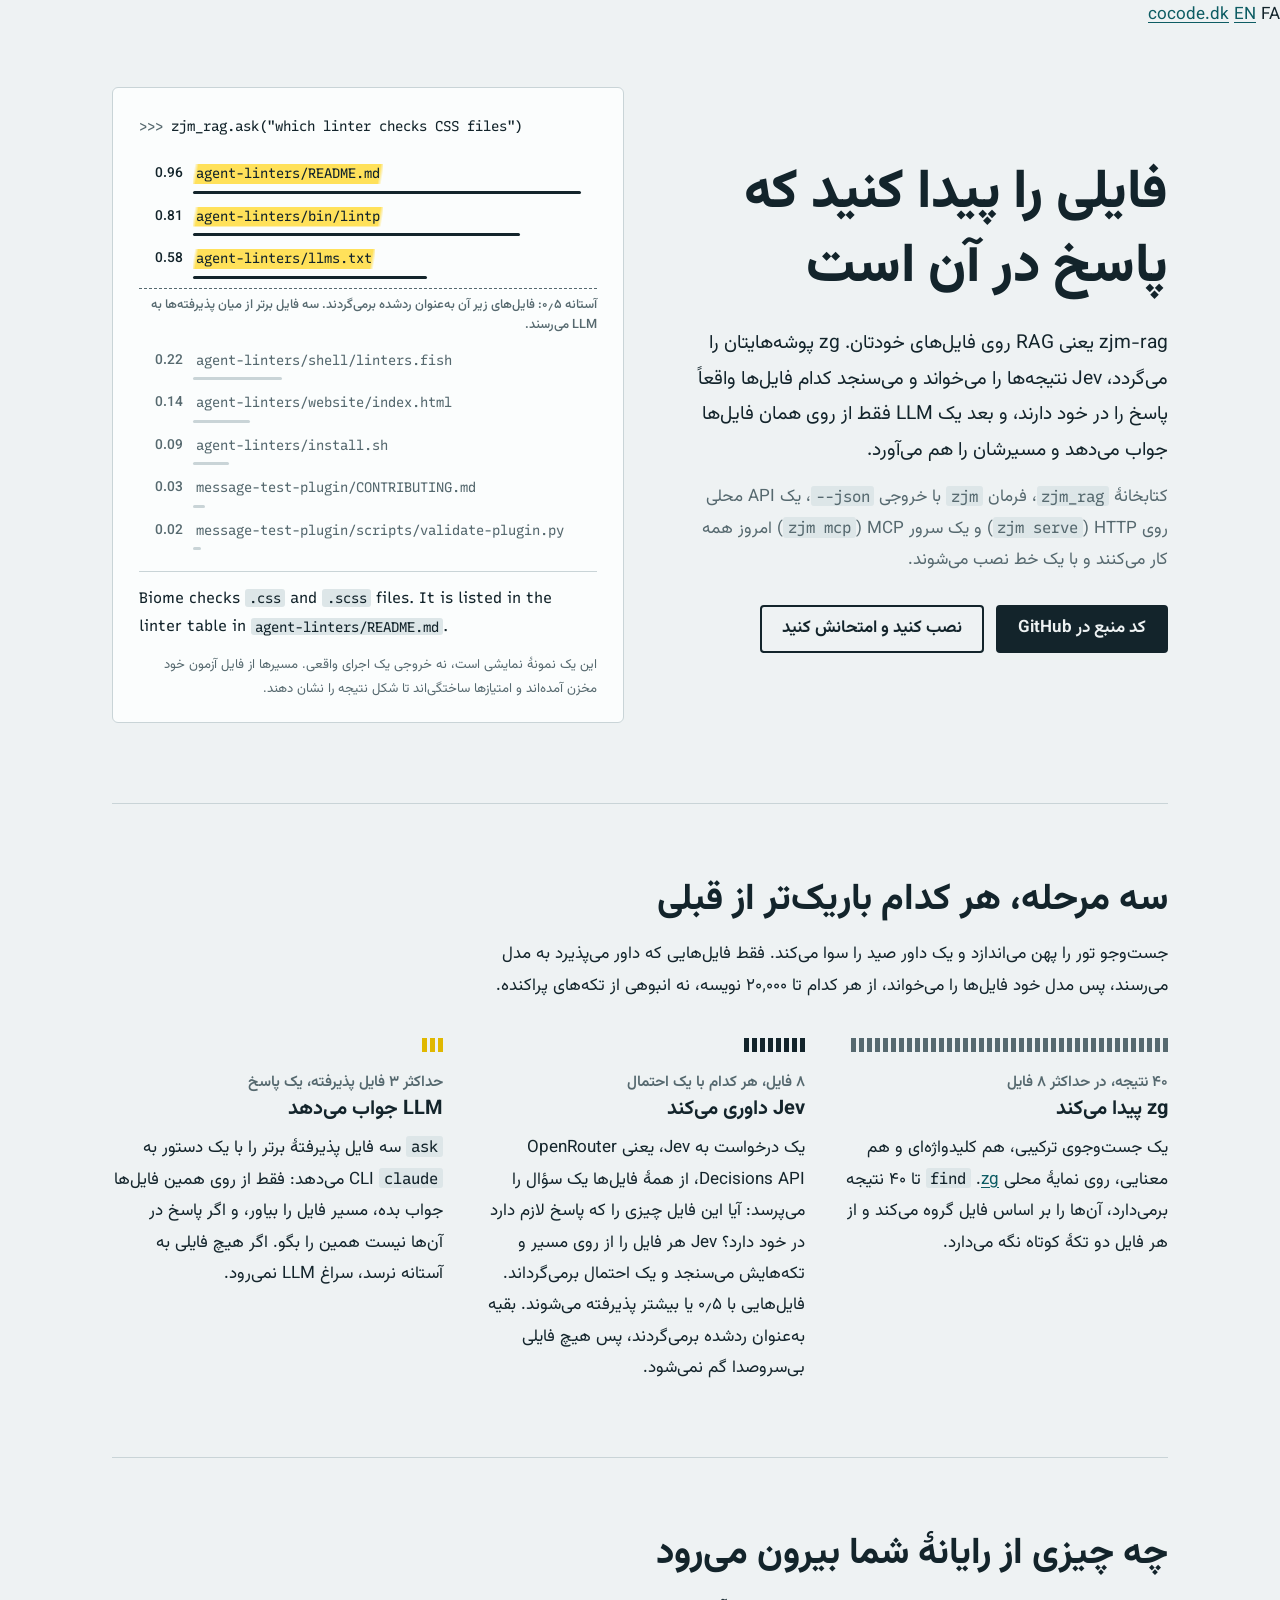
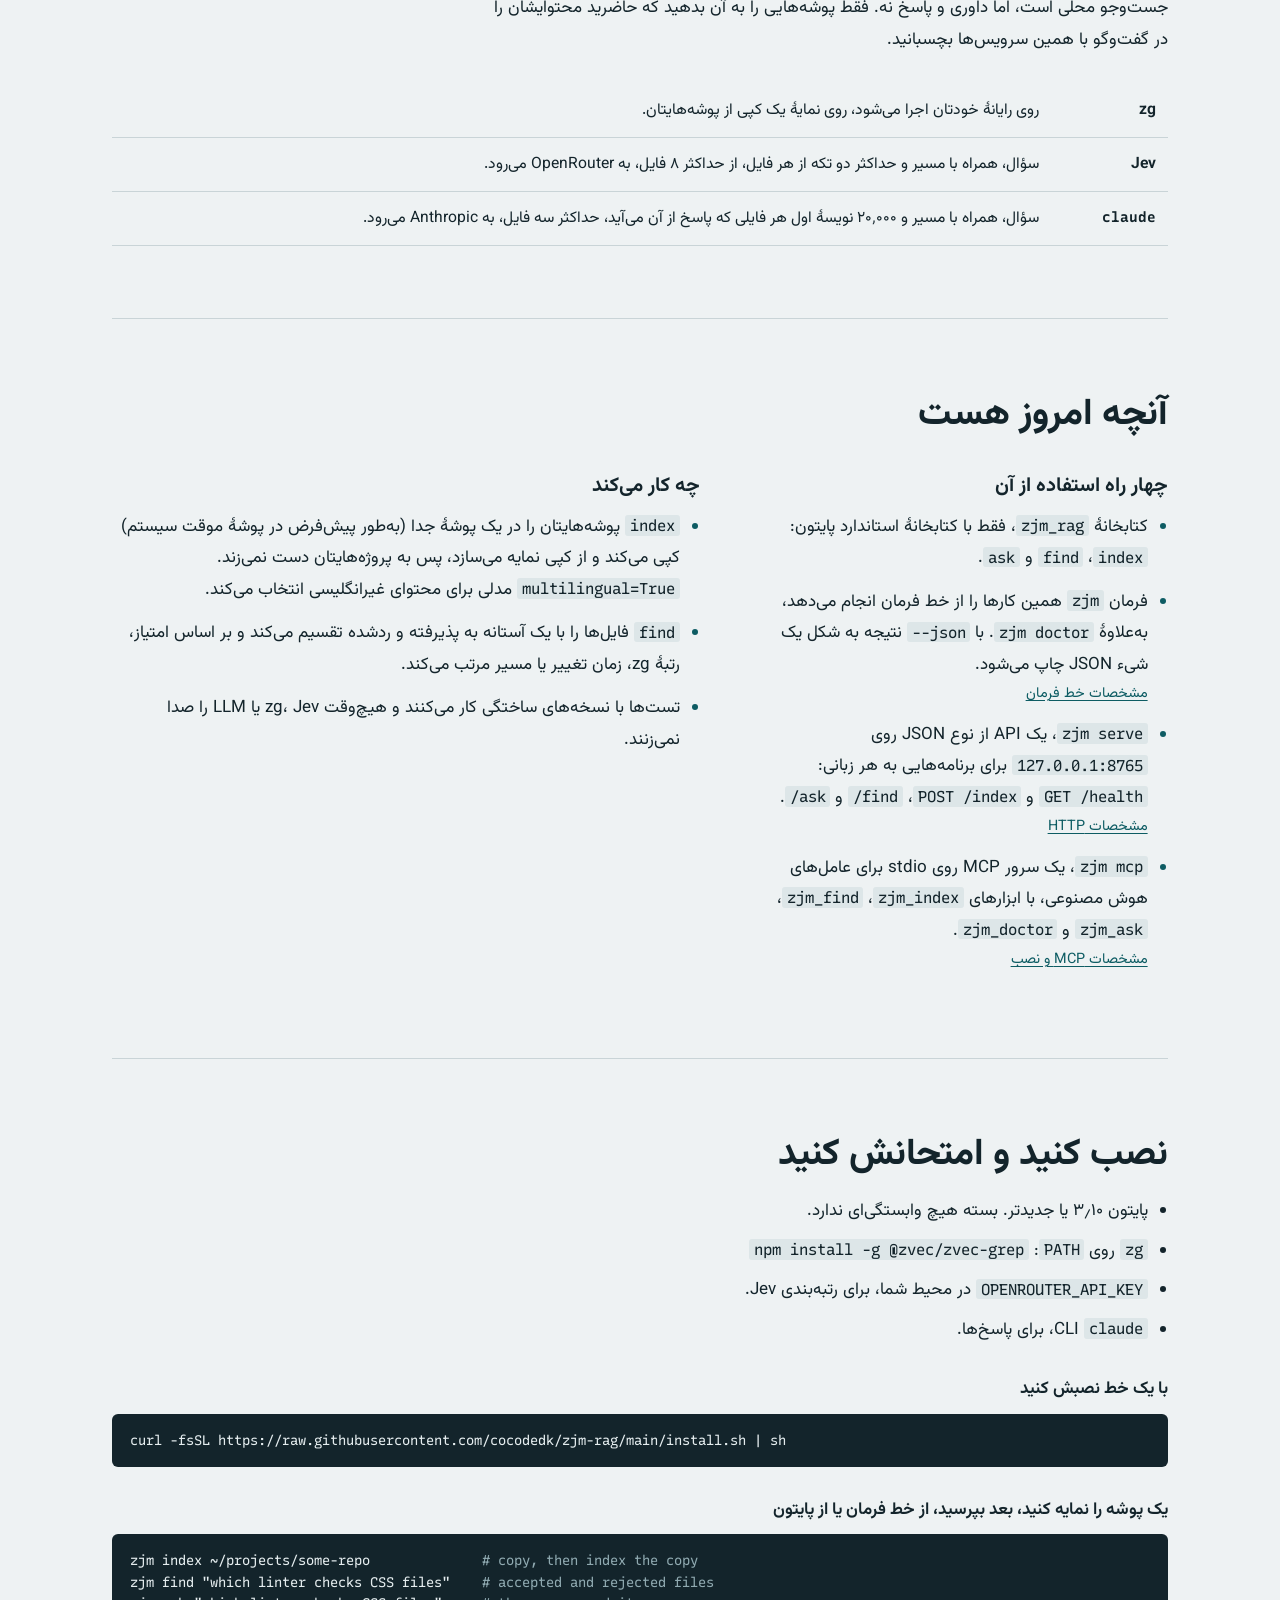
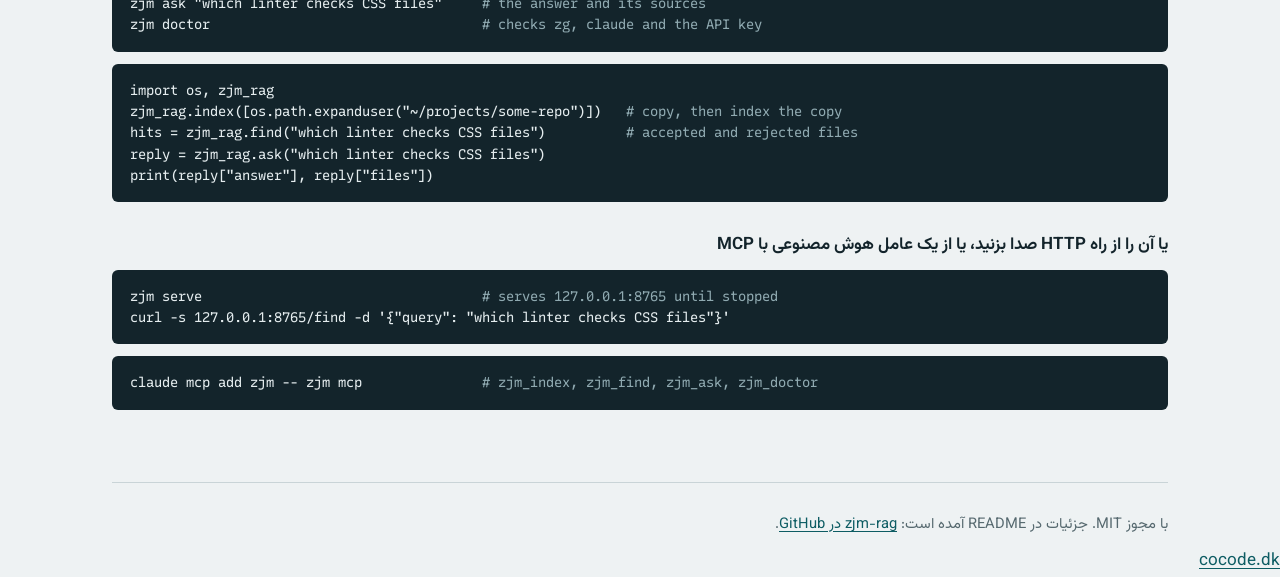
==== website/fa/index.html @ 2c2e0838 "fix(site): mark the HTTP API, MCP server and installer as available The site still listed zjm serve," ====
<!DOCTYPE html>
<html lang="fa" dir="rtl">
<head>
<meta charset="utf-8">
<meta name="viewport" content="width=device-width, initial-scale=1">
<!-- SEO keywords:
     primary:   RAG روی فایل‌های محلی
     secondary: پیدا کردن فایلی که پاسخ در آن است، پاسخ LLM با ذکر مسیر فایل، zvec-grep
     intent:    informational (what it is, how it works), navigational (the repo)
-->
<title>zjm-rag: ابزار RAG روی فایل‌های محلی، با ذکر مسیر منبع</title>
<meta name="description" content="zjm-rag ابزاری متن‌باز برای RAG روی فایل‌های محلی است: zg فایل‌ها را پیدا می‌کند، Jev می‌سنجد کدام پاسخ را دارند و LLM فقط از همان‌ها با ذکر مسیر جواب می‌دهد.">
<meta name="robots" content="index, follow">
<link rel="canonical" href="https://rag.cocode.dk/fa/">
<link rel="alternate" hreflang="en" href="https://rag.cocode.dk/">
<link rel="alternate" hreflang="fa" href="https://rag.cocode.dk/fa/">
<link rel="alternate" hreflang="x-default" href="https://rag.cocode.dk/">

<meta property="og:type" content="website">
<meta property="og:site_name" content="zjm-rag">
<meta property="og:title" content="zjm-rag: فایلی را پیدا کنید که پاسخ در آن است">
<meta property="og:description" content="zg پوشه‌هایتان را می‌گردد، Jev می‌سنجد کدام فایل‌ها واقعاً پاسخ را دارند و یک LLM فقط از روی همان فایل‌ها با ذکر مسیرشان جواب می‌دهد. متن‌باز، در مرحلهٔ اولیه.">
<meta property="og:url" content="https://rag.cocode.dk/fa/">
<meta property="og:image" content="https://rag.cocode.dk/og.png">
<meta property="og:image:width" content="1200">
<meta property="og:image:height" content="630">
<meta property="og:image:alt" content="عنوان Find the file that holds the answer کنار فهرستی از هشت مسیر فایل با امتیازشان؛ سه فایل بالا با ماژیک زرد علامت خورده‌اند.">
<meta property="og:locale" content="fa_IR">
<meta property="og:locale:alternate" content="en_US">
<meta name="twitter:card" content="summary_large_image">
<meta name="twitter:title" content="zjm-rag: فایلی را پیدا کنید که پاسخ در آن است">
<meta name="twitter:description" content="zg پوشه‌هایتان را می‌گردد، Jev می‌سنجد کدام فایل‌ها پاسخ را دارند و یک LLM فقط از روی همان فایل‌ها با ذکر مسیرشان جواب می‌دهد.">
<meta name="twitter:image" content="https://rag.cocode.dk/og.png">
<meta name="twitter:image:alt" content="هشت مسیر فایل با امتیازشان؛ سه فایل بالا با ماژیک زرد علامت خورده‌اند.">

<link rel="icon" type="image/svg+xml" href="../favicon.svg">
<link rel="preconnect" href="https://fonts.googleapis.com">
<link rel="preconnect" href="https://fonts.gstatic.com" crossorigin>
<link href="https://fonts.googleapis.com/css2?family=Recursive:wght,CASL,MONO@300..800,0..1,0..1&family=Vazirmatn:wght@400;500;700;800&display=swap" rel="stylesheet">
<link rel="stylesheet" href="../styles.css">
<link rel="stylesheet" href="https://brand.cocode.dk/v1.css">
<script type="module" src="https://brand.cocode.dk/v1.js"></script>
<script type="module" src="../webmcp.js"></script>
<script type="application/ld+json">
{
  "@context": "https://schema.org",
  "@type": "SoftwareApplication",
  "name": "zjm-rag",
  "description": "ابزاری کوچک و متن‌باز برای RAG روی پوشه‌های محلی. zg (zvec-grep) فایل‌های نامزد را پیدا می‌کند، Jev می‌سنجد کدام‌یک پاسخ را در خود دارند و یک LLM فقط از روی همان فایل‌ها با ذکر مسیرشان جواب می‌دهد. کتابخانهٔ پایتون، فرمان zjm، یک API محلی از نوع JSON روی HTTP و یک سرور MCP دارد و با یک خط نصب می‌شود.",
  "url": "https://rag.cocode.dk/fa/",
  "downloadUrl": "https://github.com/cocodedk/zjm-rag",
  "applicationCategory": "DeveloperApplication",
  "operatingSystem": "Linux, macOS",
  "programmingLanguage": "Python",
  "inLanguage": "fa",
  "offers": { "@type": "Offer", "price": "0", "priceCurrency": "USD" },
  "author": {
    "@type": "Person",
    "name": "Babak Bandpey",
    "url": "https://cocode.dk",
    "sameAs": ["https://linkedin.com/in/babakbandpey", "https://github.com/cocodedk"]
  },
  "codeRepository": "https://github.com/cocodedk/zjm-rag",
  "license": "https://opensource.org/licenses/MIT"
}
</script>
</head>
<body>

<!-- The cocode.dk family frame. Without JavaScript its children show instead. -->
<cocode-head project="zjm-rag" accent="#0d5c63" on-accent="#ffffff">
  <a href="https://cocode.dk">cocode.dk</a>
  <a href="../" hreflang="en">EN</a>
  <span class="on">FA</span>
</cocode-head>

<main class="wrap">

<div class="hero">
  <header>
    <h1>فایلی را پیدا کنید که پاسخ در آن است</h1>
    <p class="lede">zjm-rag یعنی RAG روی فایل‌های خودتان. zg پوشه‌هایتان را می‌گردد، Jev نتیجه‌ها را می‌خواند و می‌سنجد کدام فایل‌ها واقعاً پاسخ را در خود دارند، و بعد یک LLM فقط از روی همان فایل‌ها جواب می‌دهد و مسیرشان را هم می‌آورد.</p>
    <p class="hero-note">کتابخانهٔ <code>zjm_rag</code>، فرمان <code>zjm</code> با خروجی <code>--json</code>، یک API محلی روی HTTP (<code>zjm serve</code>) و یک سرور MCP (<code>zjm mcp</code>) امروز همه کار می‌کنند و با یک خط نصب می‌شوند.</p>
    <div class="actions">
      <a class="btn btn-primary" href="https://github.com/cocodedk/zjm-rag">کد منبع در GitHub</a>
      <a class="btn" href="#run">نصب کنید و امتحانش کنید</a>
    </div>
  </header>

  <figure class="run" dir="ltr">
    <pre class="ask"><span>&gt;&gt;&gt;</span> zjm_rag.ask("which linter checks CSS files")</pre>
    <ol class="ranked">
      <li class="sent" style="--p:.96;--i:0"><b>0.96</b><code>agent-linters/README.md</code></li>
      <li class="sent" style="--p:.81;--i:1"><b>0.81</b><code>agent-linters/bin/lintp</code></li>
      <li class="sent" style="--p:.58;--i:2"><b>0.58</b><code>agent-linters/llms.txt</code></li>
      <li class="cut-note" dir="rtl">آستانه ۰٫۵: فایل‌های زیر آن به‌عنوان ردشده برمی‌گردند. سه فایل برتر از میان پذیرفته‌ها به LLM می‌رسند.</li>
      <li style="--p:.22"><b>0.22</b><code>agent-linters/shell/linters.fish</code></li>
      <li style="--p:.14"><b>0.14</b><code>agent-linters/website/index.html</code></li>
      <li style="--p:.09"><b>0.09</b><code>agent-linters/install.sh</code></li>
      <li style="--p:.03"><b>0.03</b><code>message-test-plugin/CONTRIBUTING.md</code></li>
      <li style="--p:.02"><b>0.02</b><code>message-test-plugin/scripts/validate-plugin.py</code></li>
    </ol>
    <p class="answer">Biome checks <code>.css</code> and <code>.scss</code> files. It is listed in the linter table in <code>agent-linters/README.md</code>.</p>
    <figcaption dir="rtl">این یک نمونهٔ نمایشی است، نه خروجی یک اجرای واقعی. مسیرها از فایل آزمون خود مخزن آمده‌اند و امتیازها ساختگی‌اند تا شکل نتیجه را نشان دهند.</figcaption>
  </figure>
</div>

<section aria-labelledby="how">
  <h2 id="how">سه مرحله، هر کدام باریک‌تر از قبلی</h2>
  <p class="intro">جست‌وجو تور را پهن می‌اندازد و یک داور صید را سوا می‌کند. فقط فایل‌هایی که داور می‌پذیرد به مدل می‌رسند، پس مدل خود فایل‌ها را می‌خواند، از هر کدام تا ۲۰٬۰۰۰ نویسه، نه انبوهی از تکه‌های پراکنده.</p>
  <div class="steps">
    <div>
      <div class="ticks" style="--n:40"></div>
      <p class="count">۴۰ نتیجه، در حداکثر ۸ فایل</p>
      <h3>zg پیدا می‌کند</h3>
      <p>یک جست‌وجوی ترکیبی، هم کلیدواژه‌ای و هم معنایی، روی نمایهٔ محلی <a href="https://www.npmjs.com/package/@zvec/zvec-grep">zg</a>. <code>find</code> تا ۴۰ نتیجه برمی‌دارد، آن‌ها را بر اساس فایل گروه می‌کند و از هر فایل دو تکهٔ کوتاه نگه می‌دارد.</p>
    </div>
    <div>
      <div class="ticks" style="--n:8;--c:var(--ink)"></div>
      <p class="count">۸ فایل، هر کدام با یک احتمال</p>
      <h3>Jev داوری می‌کند</h3>
      <p>یک درخواست به Jev، یعنی OpenRouter Decisions API، از همهٔ فایل‌ها یک سؤال را می‌پرسد: آیا این فایل چیزی را که پاسخ لازم دارد در خود دارد؟ Jev هر فایل را از روی مسیر و تکه‌هایش می‌سنجد و یک احتمال برمی‌گرداند. فایل‌هایی با ۰٫۵ یا بیشتر پذیرفته می‌شوند. بقیه به‌عنوان ردشده برمی‌گردند، پس هیچ فایلی بی‌سروصدا گم نمی‌شود.</p>
    </div>
    <div>
      <div class="ticks" style="--n:3;--c:#e0b800"></div>
      <p class="count">حداکثر ۳ فایل پذیرفته، یک پاسخ</p>
      <h3>LLM جواب می‌دهد</h3>
      <p><code>ask</code> سه فایل پذیرفتهٔ برتر را با یک دستور به <code>claude</code> CLI می‌دهد: فقط از روی همین فایل‌ها جواب بده، مسیر فایل را بیاور، و اگر پاسخ در آن‌ها نیست همین را بگو. اگر هیچ فایلی به آستانه نرسد، سراغ LLM نمی‌رود.</p>
    </div>
  </div>
</section>

<section aria-labelledby="leaves">
  <h2 id="leaves">چه چیزی از رایانهٔ شما بیرون می‌رود</h2>
  <p class="intro">جست‌وجو محلی است، اما داوری و پاسخ نه. فقط پوشه‌هایی را به آن بدهید که حاضرید محتوایشان را در گفت‌وگو با همین سرویس‌ها بچسبانید.</p>
  <table class="flow">
    <tr><th scope="row">zg</th><td>روی رایانهٔ خودتان اجرا می‌شود، روی نمایهٔ یک کپی از پوشه‌هایتان.</td></tr>
    <tr><th scope="row">Jev</th><td>سؤال، همراه با مسیر و حداکثر دو تکه از هر فایل، از حداکثر ۸ فایل، به OpenRouter می‌رود.</td></tr>
    <tr><th scope="row"><code>claude</code></th><td>سؤال، همراه با مسیر و ۲۰٬۰۰۰ نویسهٔ اول هر فایلی که پاسخ از آن می‌آید، حداکثر سه فایل، به Anthropic می‌رود.</td></tr>
  </table>
</section>

<section aria-labelledby="status">
  <h2 id="status">آنچه امروز هست</h2>
  <div class="status">
    <div>
      <h3>چهار راه استفاده از آن</h3>
      <ul data-state="available">
        <li data-interface="library">کتابخانهٔ <code>zjm_rag</code>، فقط با کتابخانهٔ استاندارد پایتون: <code>index</code>، <code>find</code> و <code>ask</code>.</li>
        <li data-interface="cli">فرمان <code>zjm</code> همین کارها را از خط فرمان انجام می‌دهد، به‌علاوهٔ <code>zjm doctor</code>. با <code>--json</code> نتیجه به شکل یک شیء JSON چاپ می‌شود. <a class="spec" href="https://github.com/cocodedk/zjm-rag/blob/main/docs/lean/02-cli.md">مشخصات خط فرمان</a></li>
        <li data-interface="http"><code>zjm serve</code>، یک API از نوع JSON روی <code>127.0.0.1:8765</code> برای برنامه‌هایی به هر زبانی: <code>GET /health</code> و <code>POST /index</code>، <code>/find</code> و <code>/ask</code>. <a class="spec" href="https://github.com/cocodedk/zjm-rag/blob/main/docs/lean/03-http.md">مشخصات HTTP</a></li>
        <li data-interface="mcp"><code>zjm mcp</code>، یک سرور MCP روی stdio برای عامل‌های هوش مصنوعی، با ابزارهای <code>zjm_index</code>، <code>zjm_find</code>، <code>zjm_ask</code> و <code>zjm_doctor</code>. <a class="spec" href="https://github.com/cocodedk/zjm-rag/blob/main/docs/lean/04-mcp-install.md">مشخصات MCP و نصب</a></li>
      </ul>
    </div>
    <div>
      <h3>چه کار می‌کند</h3>
      <ul data-state="available">
        <li><code>index</code> پوشه‌هایتان را در یک پوشهٔ جدا (به‌طور پیش‌فرض در پوشهٔ موقت سیستم) کپی می‌کند و از کپی نمایه می‌سازد، پس به پروژه‌هایتان دست نمی‌زند. <code>multilingual=True</code> مدلی برای محتوای غیرانگلیسی انتخاب می‌کند.</li>
        <li><code>find</code> فایل‌ها را با یک آستانه به پذیرفته و ردشده تقسیم می‌کند و بر اساس امتیاز، رتبهٔ zg، زمان تغییر یا مسیر مرتب می‌کند.</li>
        <li>تست‌ها با نسخه‌های ساختگی کار می‌کنند و هیچ‌وقت zg، Jev یا LLM را صدا نمی‌زنند.</li>
      </ul>
    </div>
  </div>
</section>

<section id="run" aria-labelledby="try">
  <h2 id="try">نصب کنید و امتحانش کنید</h2>
  <ul class="req" data-requirements>
    <li>پایتون ۳٫۱۰ یا جدیدتر. بسته هیچ وابستگی‌ای ندارد.</li>
    <li><code>zg</code> روی <code>PATH</code>: <code>npm install -g @zvec/zvec-grep</code></li>
    <li><code>OPENROUTER_API_KEY</code> در محیط شما، برای رتبه‌بندی Jev.</li>
    <li><code>claude</code> CLI، برای پاسخ‌ها.</li>
  </ul>
  <p class="cmd-label">با یک خط نصبش کنید</p>
<pre class="cmd" data-install data-state="available">curl -fsSL https://raw.githubusercontent.com/cocodedk/zjm-rag/main/install.sh | sh</pre>
  <p class="cmd-label">یک پوشه را نمایه کنید، بعد بپرسید، از خط فرمان یا از پایتون</p>
<pre class="cmd" data-example="cli">zjm index ~/projects/some-repo              <span># copy, then index the copy</span>
zjm find "which linter checks CSS files"    <span># accepted and rejected files</span>
zjm ask "which linter checks CSS files"     <span># the answer and its sources</span>
zjm doctor                                  <span># checks zg, claude and the API key</span></pre>
<pre class="cmd" data-example="library">import os, zjm_rag
zjm_rag.index([os.path.expanduser("~/projects/some-repo")])   <span># copy, then index the copy</span>
hits = zjm_rag.find("which linter checks CSS files")          <span># accepted and rejected files</span>
reply = zjm_rag.ask("which linter checks CSS files")
print(reply["answer"], reply["files"])</pre>
  <p class="cmd-label">یا آن را از راه HTTP صدا بزنید، یا از یک عامل هوش مصنوعی با MCP</p>
<pre class="cmd" data-example="http">zjm serve                                   <span># serves 127.0.0.1:8765 until stopped</span>
curl -s 127.0.0.1:8765/find -d '{"query": "which linter checks CSS files"}'</pre>
<pre class="cmd" data-example="mcp">claude mcp add zjm -- zjm mcp               <span># zjm_index, zjm_find, zjm_ask, zjm_doctor</span></pre>
</section>

<footer class="site-foot">
  <p>با مجوز MIT. جزئیات در README آمده است: <a href="https://github.com/cocodedk/zjm-rag#readme">zjm-rag در GitHub</a>.</p>
</footer>

</main>

<cocode-foot repo="cocodedk/zjm-rag">
  <a href="https://cocode.dk">cocode.dk</a>
</cocode-foot>
</body>
</html>
---- website/styles.css ----
/* zjm-rag site. One idea: a highlighter over the files that hold the answer.
   Recursive carries everything; its MONO axis sets paths and commands, its CASL axis
   loosens the headlines. The Persian page swaps the text face for Vazirmatn (rtl.css). */
:root {
  --paper: #eef2f3;
  --sheet: #fbfdfd;
  --ink: #13242b;
  --muted: #56696f;
  --rule: #c9d4d7;
  --petrol: #0d5c63;
  --mark: #ffe15a;
  --text: "Recursive", system-ui, sans-serif;
  --wrap: 1120px;
  --gutter: 20px;
  color-scheme: light;
}
*, *::before, *::after { box-sizing: border-box; }
html { -webkit-text-size-adjust: 100%; }
body {
  margin: 0; background: var(--paper); color: var(--ink);
  font: 400 1.0625rem/1.6 var(--text); font-variation-settings: "CASL" 0, "MONO" 0;
}
a { color: var(--petrol); text-underline-offset: .18em; }
a:hover { color: var(--ink); }
:focus-visible { outline: 3px solid var(--petrol); outline-offset: 3px; border-radius: 2px; }
code, pre, .mono { font-family: "Recursive", ui-monospace, monospace; font-variation-settings: "MONO" 1, "CASL" 0; }
code { font-size: .92em; }
p code, li code, td code { background: #dde6e8; padding: .05em .3em; border-radius: 3px; white-space: nowrap; }

.wrap { width: 100%; max-width: var(--wrap); margin: 0 auto; padding-inline: var(--gutter); }
/* The cocode.dk frame lines up with this column; keep the gutters in step. */
cocode-head, cocode-foot { --cocode-max: var(--wrap); --cocode-gutter: var(--gutter); }

h1, h2, h3 { line-height: 1.08; margin: 0; font-variation-settings: "CASL" 1, "MONO" 0; }
h1 { font-size: clamp(2.5rem, 9vw, 4.6rem); font-weight: 800; letter-spacing: -.03em; max-width: 11ch; }
h2 { font-size: clamp(1.6rem, 4.5vw, 2.3rem); font-weight: 750; letter-spacing: -.02em; max-width: 22ch; }
h3 { font-size: 1.25rem; font-weight: 700; }

/* ---------- hero ---------- */
.hero { display: grid; gap: 40px; padding: 40px 0 64px; }
.lede { font-size: 1.2rem; max-width: 34em; margin: 22px 0 0; }
.hero-note { color: var(--muted); max-width: 34em; margin: 14px 0 0; }
.actions { display: flex; flex-wrap: wrap; gap: 12px; margin-top: 28px; }
.btn {
  display: inline-flex; align-items: center; min-height: 48px; padding: 0 20px;
  border: 2px solid var(--ink); border-radius: 4px; font-weight: 650;
  text-decoration: none; color: var(--ink);
}
.btn-primary { background: var(--ink); color: var(--paper); }
.btn:hover { background: var(--mark); color: var(--ink); }

/* The run panel: what rag.py prints, with the files it sends on marked. */
.run { margin: 0; background: var(--sheet); border: 1px solid var(--rule); border-radius: 6px; padding: 20px 18px 16px; }
.ask { margin: 0 0 16px; font-size: .88rem; white-space: pre-wrap; word-break: break-word; }
.ask span { color: var(--muted); }
.ranked { list-style: none; margin: 0; padding: 0; font-size: .8rem; }
.ranked li { display: grid; grid-template-columns: 3.2em 1fr; gap: 0 10px; padding: 5px 0; }
.ranked b { font-weight: 500; text-align: end; }
.ranked code { font-size: 1em; overflow-wrap: break-word; justify-self: start; padding: 0 3px; background: none; white-space: normal; }
.ranked li::after {
  content: ""; grid-column: 2; height: 3px; margin-top: 4px; border-radius: 2px;
  width: calc(var(--p) * 100%); background: var(--rule);
}
.ranked .sent::after { background: var(--ink); }
.ranked li:not(.sent) { color: var(--muted); }
.ranked .sent code {
  background: linear-gradient(100deg, transparent 1%, var(--mark) 3% 97%, transparent 99%) no-repeat 0 55% / 100% 78%;
  animation: stroke .5s ease-out both; animation-delay: calc(var(--i) * .22s + .35s);
}
@keyframes stroke { from { background-size: 0 78%; } }
/* The line rag.py draws implicitly: everything below it stays out of the LLM's prompt. */
.ranked .cut-note {
  display: block; margin: 4px 0 6px; padding: 6px 0 2px; padding-inline-start: calc(3.2em + 10px);
  border-top: 1px dashed var(--muted); font: 500 .8rem var(--text); color: var(--muted);
}
.ranked .cut-note::after { content: none; }
.answer { margin: 16px 0 0; padding-top: 12px; border-top: 1px solid var(--rule); font-size: .95rem; }
.run figcaption { margin-top: 14px; font-size: .82rem; color: var(--muted); }

/* ---------- sections ---------- */
section { padding: 56px 0; border-top: 1px solid var(--rule); }
.intro { max-width: 40em; margin: 14px 0 0; }
.steps { display: grid; gap: 36px; margin-top: 36px; }
.steps p { margin: 10px 0 0; max-width: 32em; }
/* One tick per hit or file still in play: 40, then 8, then 3. */
.ticks {
  height: 14px; margin-bottom: 16px; width: calc(var(--n) * 8px - 3px); max-width: 100%;
  background: repeating-linear-gradient(90deg, var(--c, var(--muted)) 0 5px, transparent 5px 8px);
}
.count { font-weight: 600; color: var(--muted); margin: 0 0 6px; font-size: .95rem; }

.flow { width: 100%; border-collapse: collapse; margin-top: 28px; font-size: .98rem; }
.flow th, .flow td { text-align: start; vertical-align: top; padding: 12px 12px 12px 0; border-bottom: 1px solid var(--rule); }
.flow th { font-weight: 650; white-space: nowrap; padding-inline-end: 20px; }

.status { display: grid; gap: 32px; margin-top: 32px; }
.status ul { margin: 12px 0 0; padding-inline-start: 1.2em; }
.status li { margin: 0 0 12px; }
.status li::marker { color: var(--petrol); }
.spec { display: block; font-size: .9rem; }

.req { margin: 16px 0 0; padding-inline-start: 1.2em; max-width: 44em; }
.req li { margin-bottom: 8px; }
.cmd-label { font-weight: 650; margin: 28px 0 8px; }
pre.cmd {
  margin: 0; padding: 16px 18px; background: var(--ink); color: #e4ecee; border-radius: 6px;
  font-size: .86rem; line-height: 1.55; overflow-x: auto;
}
pre.cmd span { color: #8fa9b0; }
pre.cmd + pre.cmd { margin-top: 12px; }

.site-foot { padding: 28px 0 8px; color: var(--muted); font-size: .92rem; border-top: 1px solid var(--rule); }
.site-foot p { margin: 0; }

/* ---------- Persian (right to left) ---------- */
[dir="rtl"] body, [dir="rtl"] .btn, [dir="rtl"] .cut-note { font-family: "Vazirmatn", var(--text); }
[dir="rtl"] h1, [dir="rtl"] h2, [dir="rtl"] h3 { font-family: "Vazirmatn", var(--text); letter-spacing: 0; line-height: 1.35; }
[dir="rtl"] h1 { max-width: 12em; font-size: clamp(2.2rem, 7.5vw, 3.4rem); }
[dir="rtl"] h2 { max-width: 20em; }
[dir="rtl"] body { line-height: 1.85; }
/* Latin commands, flags and paths keep their own order inside Persian sentences. */
[dir="rtl"] code { direction: ltr; unicode-bidi: isolate; }
[dir="rtl"] pre.cmd { direction: ltr; text-align: left; }
.run [dir="rtl"].cut-note { padding-inline-start: 0; text-align: right; }
.run figcaption[dir="rtl"] { font-family: "Vazirmatn", var(--text); line-height: 1.8; }
[dir="rtl"] .run .answer { font-family: var(--text); }

@media (min-width: 768px) {
  :root { --gutter: 32px; }
  .hero { padding: 56px 0 80px; }
  .run { padding: 26px 26px 20px; }
  .ranked { font-size: .86rem; }
  .steps { grid-template-columns: repeat(3, 1fr); gap: 32px; }
  .status { grid-template-columns: 1fr 1.4fr; gap: 48px; }
  section { padding: 72px 0; }
}
@media (min-width: 1000px) {
  .hero { grid-template-columns: 1fr 1.05fr; align-items: center; gap: 56px; }
}
@media (prefers-reduced-motion: reduce) {
  .ranked .sent code { animation: none; }
}
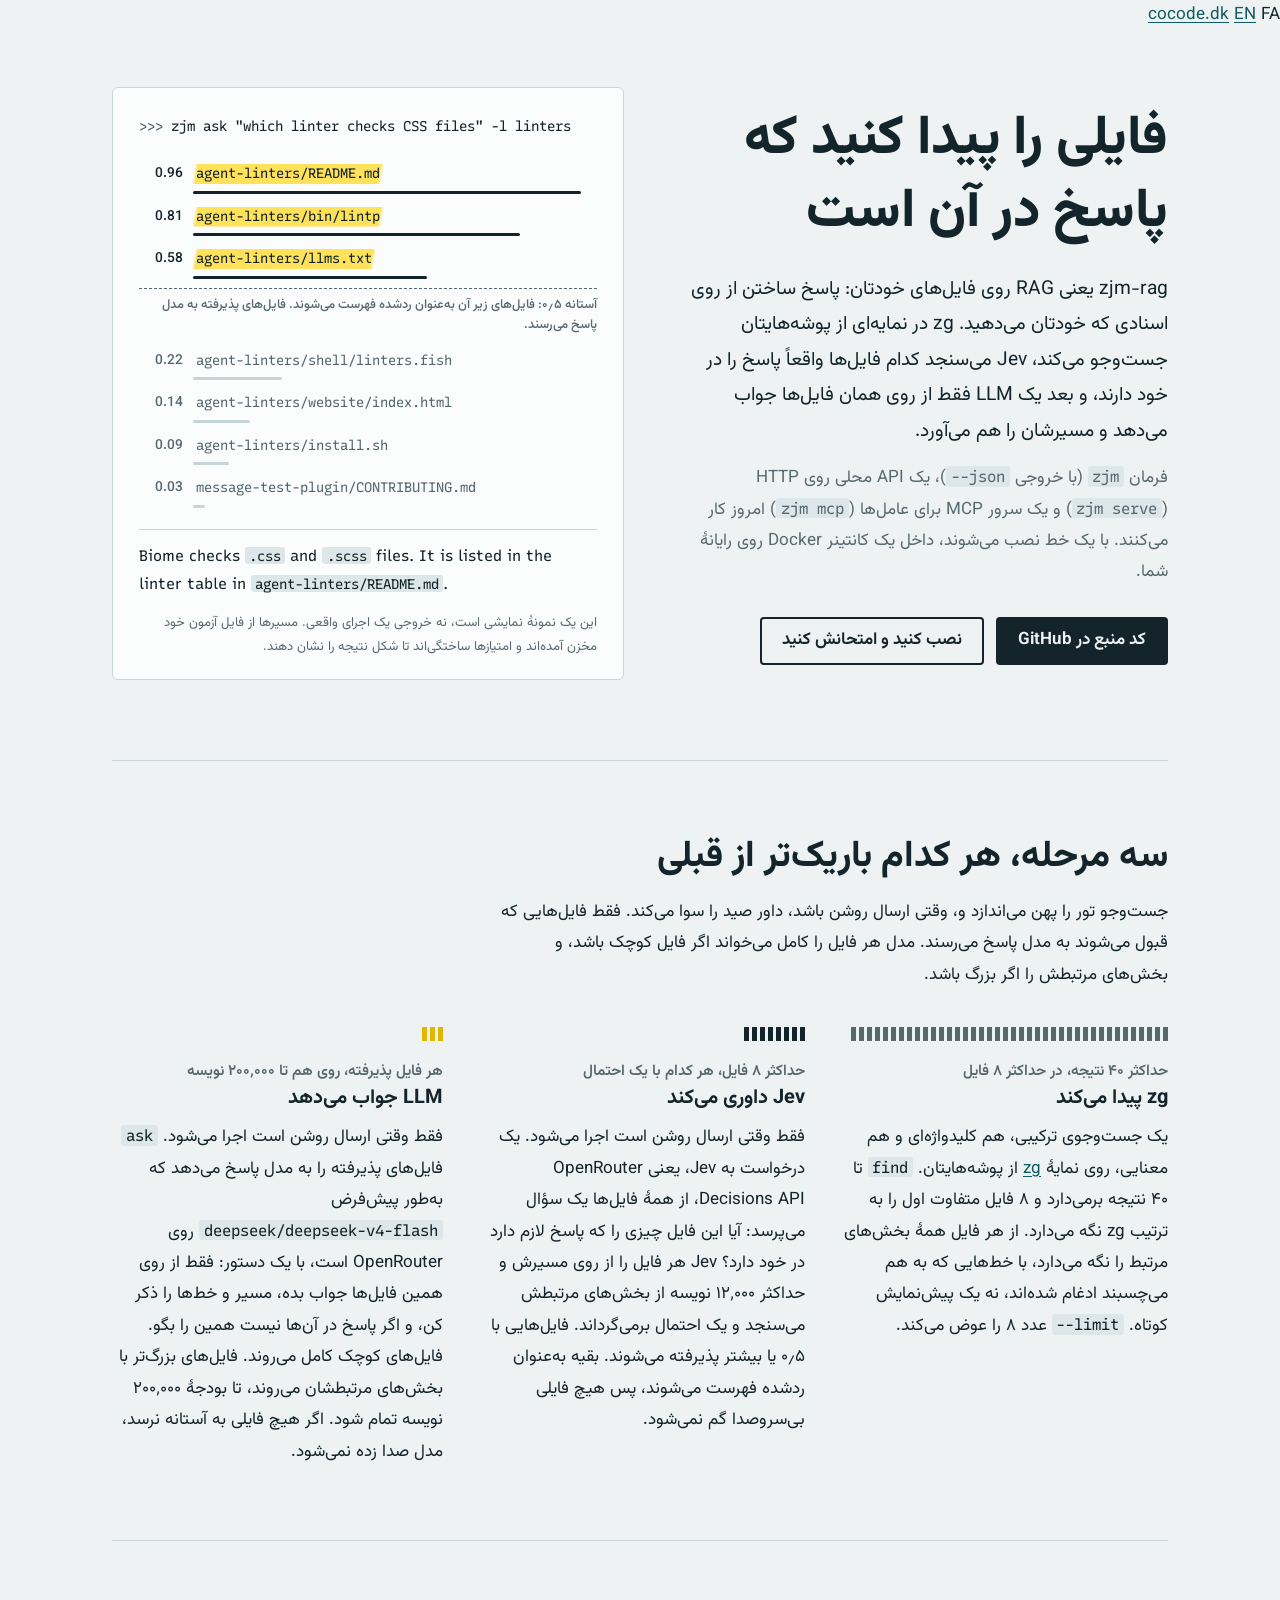
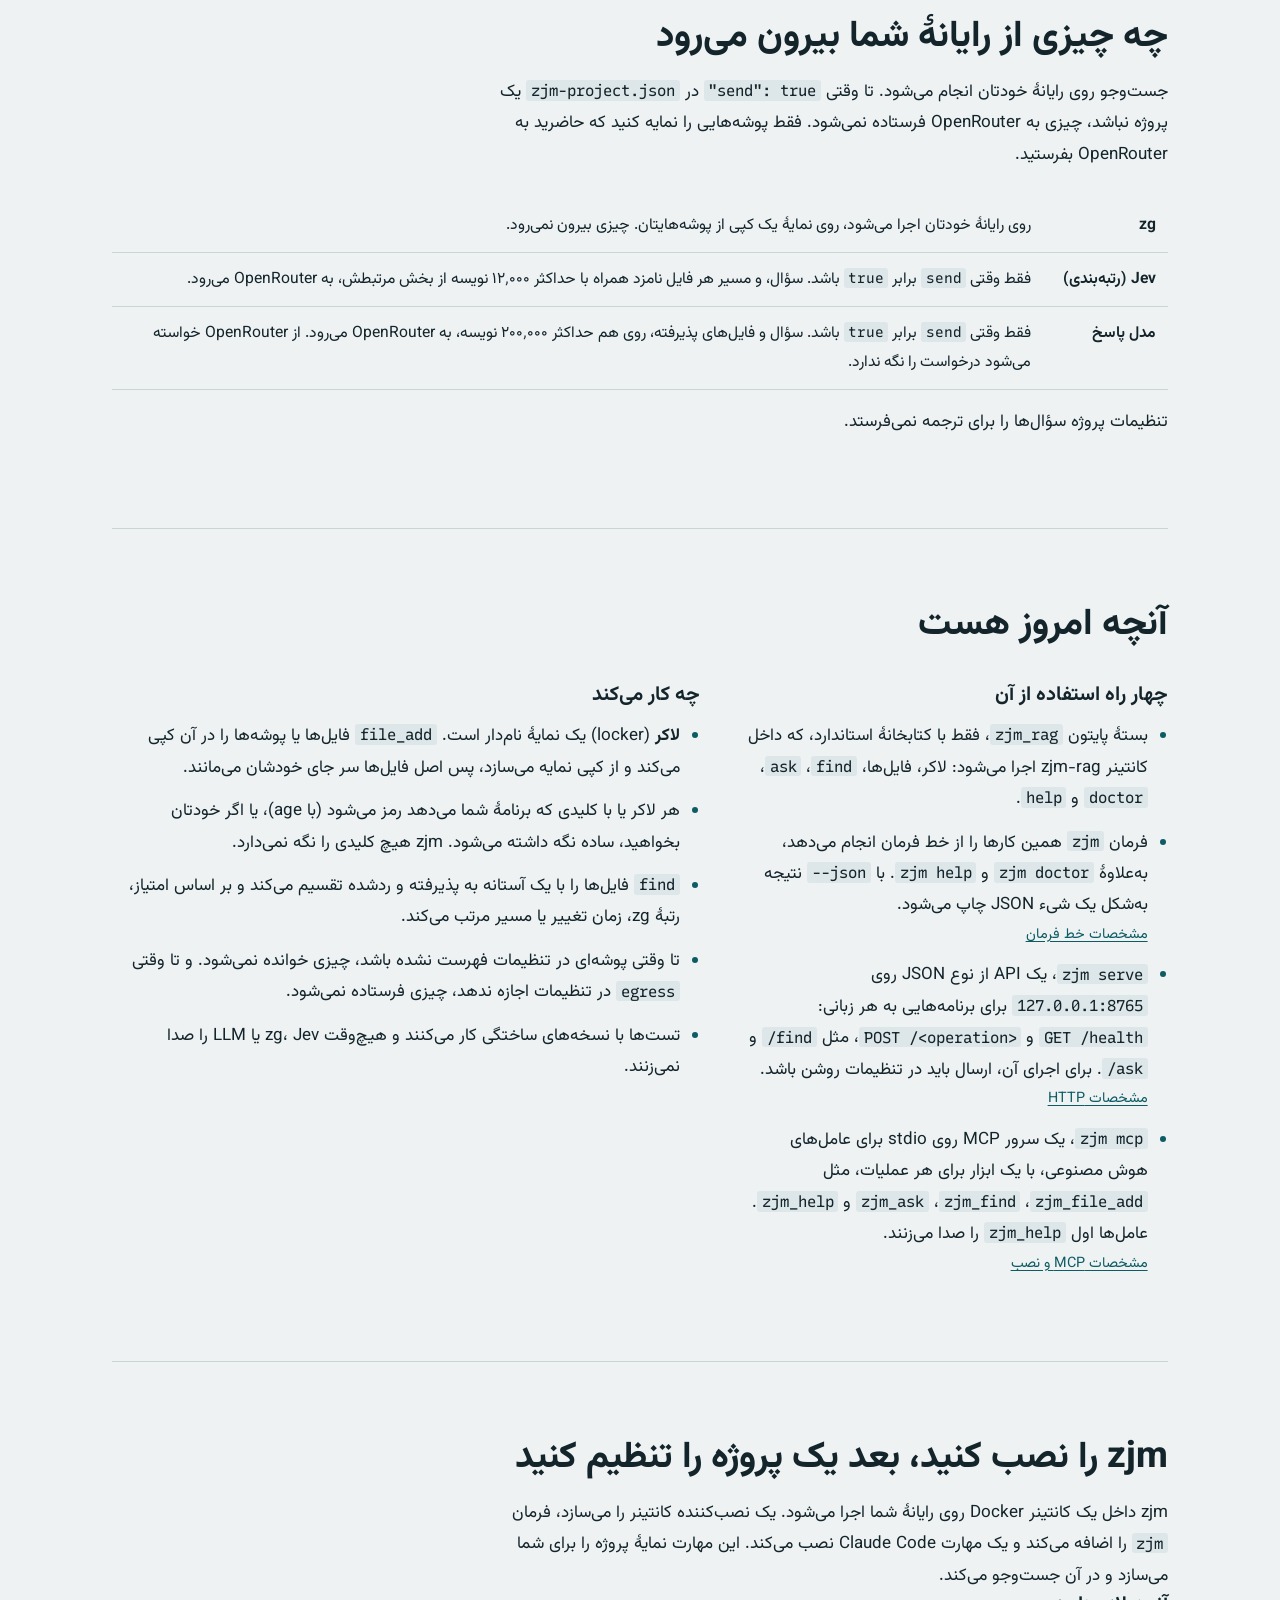
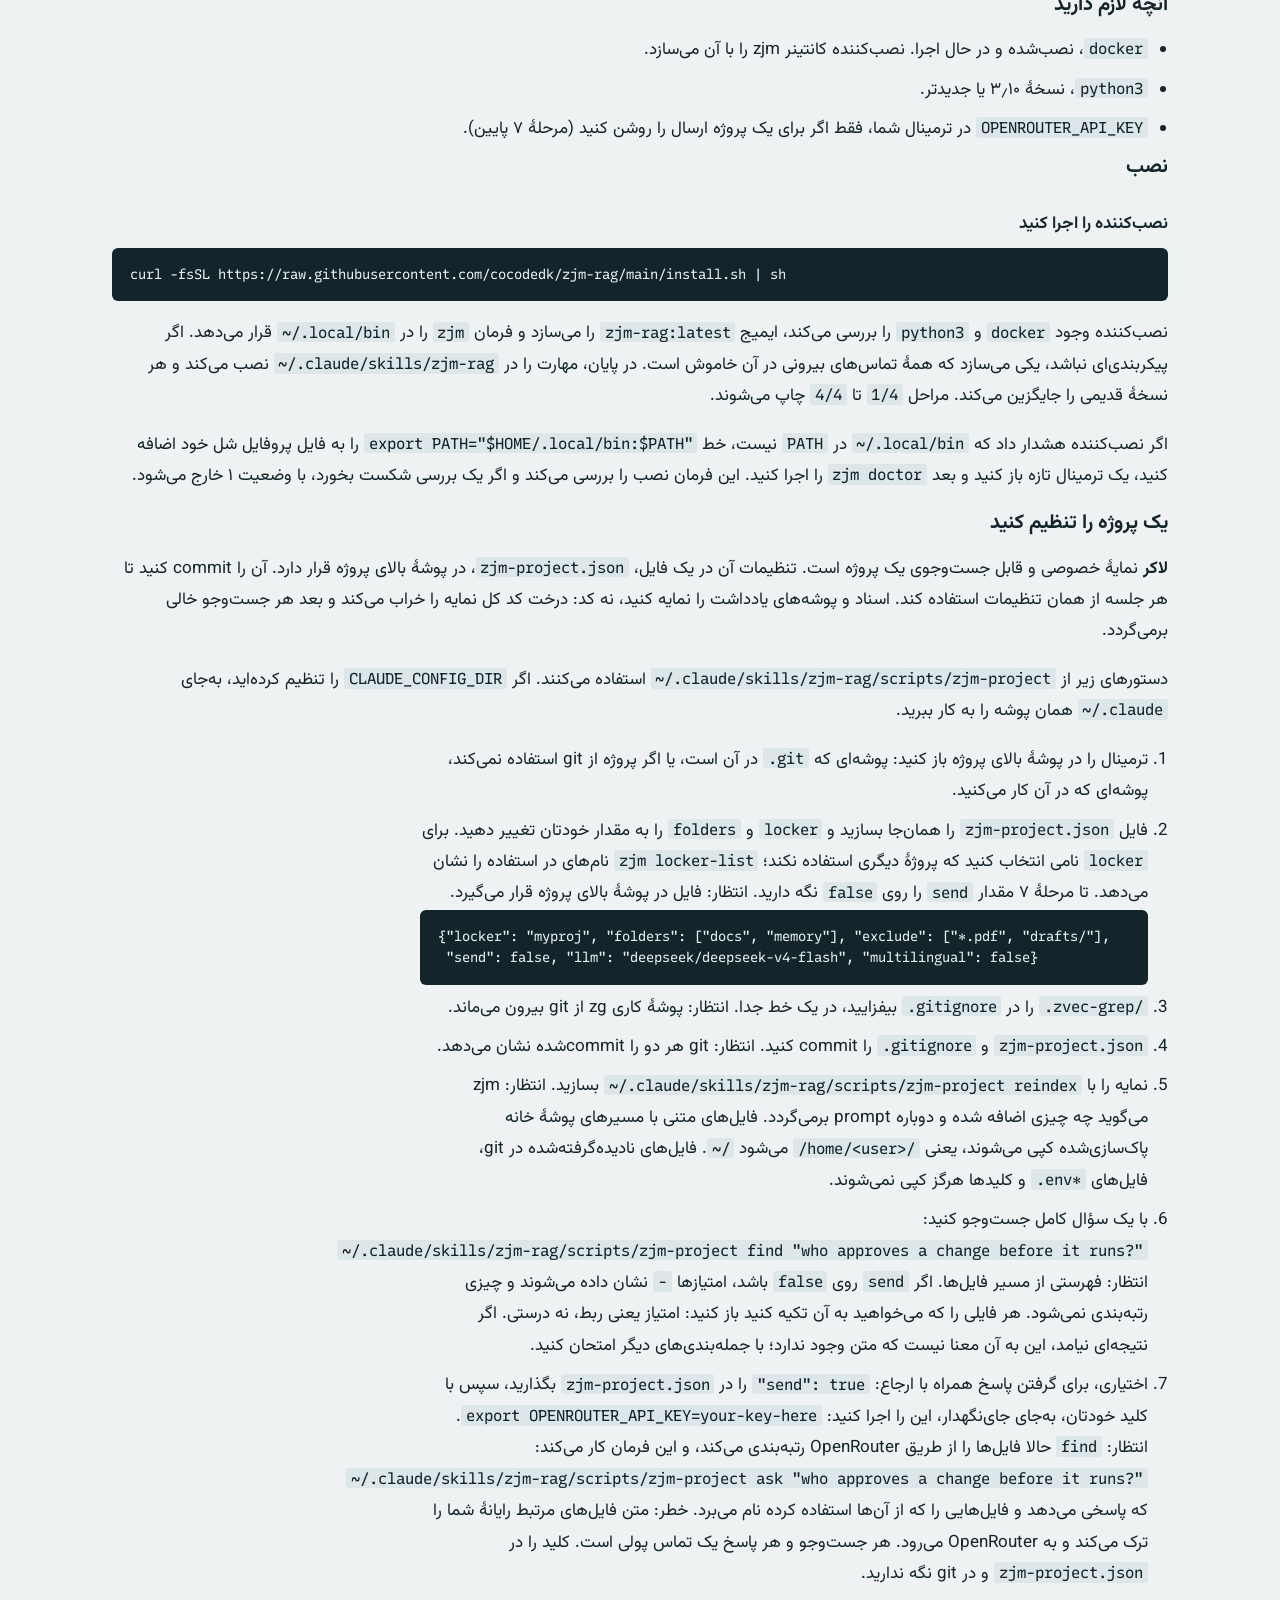
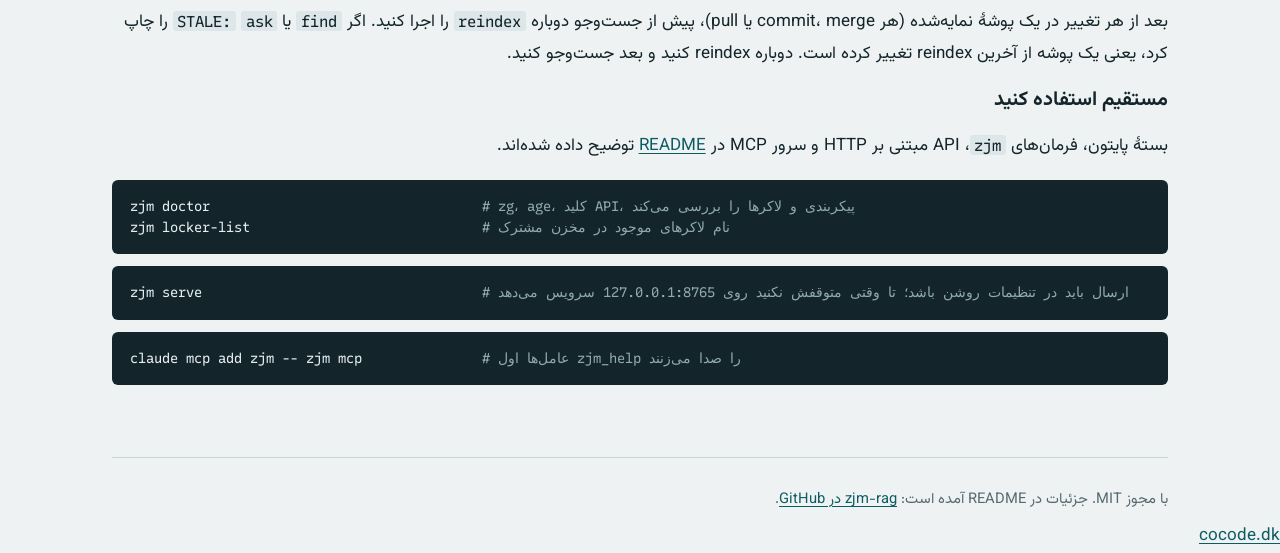
==== commit 6b8abfdc: "docs: README and website explain install and per-project setup, and match the code Written by pi (Ha" ====
--- a/website/fa/index.html
+++ b/website/fa/index.html
@@ -46,7 +46,7 @@
   "@context": "https://schema.org",
   "@type": "SoftwareApplication",
   "name": "zjm-rag",
-  "description": "ابزاری کوچک و متن‌باز برای RAG روی پوشه‌های محلی. zg (zvec-grep) فایل‌های نامزد را پیدا می‌کند، Jev می‌سنجد کدام‌یک پاسخ را در خود دارند و یک LLM فقط از روی همان فایل‌ها با ذکر مسیرشان جواب می‌دهد. کتابخانهٔ پایتون، فرمان zjm، یک API محلی از نوع JSON روی HTTP و یک سرور MCP دارد و با یک خط نصب می‌شود.",
+  "description": "ابزاری کوچک و متن‌باز برای RAG روی پوشه‌های محلی. zg (zvec-grep) فایل‌های نامزد را پیدا می‌کند، Jev می‌سنجد کدام‌یک پاسخ را در خود دارند و یک LLM فقط از روی همان فایل‌ها با ذکر مسیرشان جواب می‌دهد. zjm-rag کتابخانهٔ پایتون، فرمان zjm، یک API محلی از نوع JSON روی HTTP و یک سرور MCP دارد و با یک خط نصب می‌شود.",
   "url": "https://rag.cocode.dk/fa/",
   "downloadUrl": "https://github.com/cocodedk/zjm-rag",
   "applicationCategory": "DeveloperApplication",
@@ -79,8 +79,8 @@
 <div class="hero">
   <header>
     <h1>فایلی را پیدا کنید که پاسخ در آن است</h1>
-    <p class="lede">zjm-rag یعنی RAG روی فایل‌های خودتان. zg پوشه‌هایتان را می‌گردد، Jev نتیجه‌ها را می‌خواند و می‌سنجد کدام فایل‌ها واقعاً پاسخ را در خود دارند، و بعد یک LLM فقط از روی همان فایل‌ها جواب می‌دهد و مسیرشان را هم می‌آورد.</p>
-    <p class="hero-note">کتابخانهٔ <code>zjm_rag</code>، فرمان <code>zjm</code> با خروجی <code>--json</code>، یک API محلی روی HTTP (<code>zjm serve</code>) و یک سرور MCP (<code>zjm mcp</code>) امروز همه کار می‌کنند و با یک خط نصب می‌شوند.</p>
+    <p class="lede">zjm-rag یعنی RAG روی فایل‌های خودتان: پاسخ ساختن از روی اسنادی که خودتان می‌دهید. zg در نمایه‌ای از پوشه‌هایتان جست‌وجو می‌کند، Jev می‌سنجد کدام فایل‌ها واقعاً پاسخ را در خود دارند، و بعد یک LLM فقط از روی همان فایل‌ها جواب می‌دهد و مسیرشان را هم می‌آورد.</p>
+    <p class="hero-note">فرمان <code>zjm</code> (با خروجی <code>--json</code>)، یک API محلی روی HTTP (<code>zjm serve</code>) و یک سرور MCP برای عامل‌ها (<code>zjm mcp</code>) امروز کار می‌کنند. با یک خط نصب می‌شوند، داخل یک کانتینر Docker روی رایانهٔ شما.</p>
     <div class="actions">
       <a class="btn btn-primary" href="https://github.com/cocodedk/zjm-rag">کد منبع در GitHub</a>
       <a class="btn" href="#run">نصب کنید و امتحانش کنید</a>
@@ -88,17 +88,16 @@
   </header>
 
   <figure class="run" dir="ltr">
-    <pre class="ask"><span>&gt;&gt;&gt;</span> zjm_rag.ask("which linter checks CSS files")</pre>
+    <pre class="ask"><span>&gt;&gt;&gt;</span> zjm ask "which linter checks CSS files" -l linters</pre>
     <ol class="ranked">
       <li class="sent" style="--p:.96;--i:0"><b>0.96</b><code>agent-linters/README.md</code></li>
       <li class="sent" style="--p:.81;--i:1"><b>0.81</b><code>agent-linters/bin/lintp</code></li>
       <li class="sent" style="--p:.58;--i:2"><b>0.58</b><code>agent-linters/llms.txt</code></li>
-      <li class="cut-note" dir="rtl">آستانه ۰٫۵: فایل‌های زیر آن به‌عنوان ردشده برمی‌گردند. سه فایل برتر از میان پذیرفته‌ها به LLM می‌رسند.</li>
+      <li class="cut-note" dir="rtl">آستانه ۰٫۵: فایل‌های زیر آن به‌عنوان ردشده فهرست می‌شوند. فایل‌های پذیرفته به مدل پاسخ می‌رسند.</li>
       <li style="--p:.22"><b>0.22</b><code>agent-linters/shell/linters.fish</code></li>
       <li style="--p:.14"><b>0.14</b><code>agent-linters/website/index.html</code></li>
       <li style="--p:.09"><b>0.09</b><code>agent-linters/install.sh</code></li>
       <li style="--p:.03"><b>0.03</b><code>message-test-plugin/CONTRIBUTING.md</code></li>
-      <li style="--p:.02"><b>0.02</b><code>message-test-plugin/scripts/validate-plugin.py</code></li>
     </ol>
     <p class="answer">Biome checks <code>.css</code> and <code>.scss</code> files. It is listed in the linter table in <code>agent-linters/README.md</code>.</p>
     <figcaption dir="rtl">این یک نمونهٔ نمایشی است، نه خروجی یک اجرای واقعی. مسیرها از فایل آزمون خود مخزن آمده‌اند و امتیازها ساختگی‌اند تا شکل نتیجه را نشان دهند.</figcaption>
@@ -107,37 +106,38 @@
 
 <section aria-labelledby="how">
   <h2 id="how">سه مرحله، هر کدام باریک‌تر از قبلی</h2>
-  <p class="intro">جست‌وجو تور را پهن می‌اندازد و یک داور صید را سوا می‌کند. فقط فایل‌هایی که داور می‌پذیرد به مدل می‌رسند، پس مدل خود فایل‌ها را می‌خواند، از هر کدام تا ۲۰٬۰۰۰ نویسه، نه انبوهی از تکه‌های پراکنده.</p>
+  <p class="intro">جست‌وجو تور را پهن می‌اندازد و، وقتی ارسال روشن باشد، داور صید را سوا می‌کند. فقط فایل‌هایی که قبول می‌شوند به مدل پاسخ می‌رسند. مدل هر فایل را کامل می‌خواند اگر فایل کوچک باشد، و بخش‌های مرتبطش را اگر بزرگ باشد.</p>
   <div class="steps">
     <div>
       <div class="ticks" style="--n:40"></div>
-      <p class="count">۴۰ نتیجه، در حداکثر ۸ فایل</p>
+      <p class="count">حداکثر ۴۰ نتیجه، در حداکثر ۸ فایل</p>
       <h3>zg پیدا می‌کند</h3>
-      <p>یک جست‌وجوی ترکیبی، هم کلیدواژه‌ای و هم معنایی، روی نمایهٔ محلی <a href="https://www.npmjs.com/package/@zvec/zvec-grep">zg</a>. <code>find</code> تا ۴۰ نتیجه برمی‌دارد، آن‌ها را بر اساس فایل گروه می‌کند و از هر فایل دو تکهٔ کوتاه نگه می‌دارد.</p>
+      <p>یک جست‌وجوی ترکیبی، هم کلیدواژه‌ای و هم معنایی، روی نمایهٔ <a href="https://www.npmjs.com/package/@zvec/zvec-grep">zg</a> از پوشه‌هایتان. <code>find</code> تا ۴۰ نتیجه برمی‌دارد و ۸ فایل متفاوت اول را به ترتیب zg نگه می‌دارد. از هر فایل همهٔ بخش‌های مرتبط را نگه می‌دارد، با خط‌هایی که به هم می‌چسبند ادغام شده‌اند، نه یک پیش‌نمایش کوتاه. <code>--limit</code> عدد ۸ را عوض می‌کند.</p>
     </div>
     <div>
       <div class="ticks" style="--n:8;--c:var(--ink)"></div>
-      <p class="count">۸ فایل، هر کدام با یک احتمال</p>
+      <p class="count">حداکثر ۸ فایل، هر کدام با یک احتمال</p>
       <h3>Jev داوری می‌کند</h3>
-      <p>یک درخواست به Jev، یعنی OpenRouter Decisions API، از همهٔ فایل‌ها یک سؤال را می‌پرسد: آیا این فایل چیزی را که پاسخ لازم دارد در خود دارد؟ Jev هر فایل را از روی مسیر و تکه‌هایش می‌سنجد و یک احتمال برمی‌گرداند. فایل‌هایی با ۰٫۵ یا بیشتر پذیرفته می‌شوند. بقیه به‌عنوان ردشده برمی‌گردند، پس هیچ فایلی بی‌سروصدا گم نمی‌شود.</p>
+      <p>فقط وقتی ارسال روشن است اجرا می‌شود. یک درخواست به Jev، یعنی OpenRouter Decisions API، از همهٔ فایل‌ها یک سؤال می‌پرسد: آیا این فایل چیزی را که پاسخ لازم دارد در خود دارد؟ Jev هر فایل را از روی مسیرش و حداکثر ۱۲٬۰۰۰ نویسه از بخش‌های مرتبطش می‌سنجد و یک احتمال برمی‌گرداند. فایل‌هایی با ۰٫۵ یا بیشتر پذیرفته می‌شوند. بقیه به‌عنوان ردشده فهرست می‌شوند، پس هیچ فایلی بی‌سروصدا گم نمی‌شود.</p>
     </div>
     <div>
       <div class="ticks" style="--n:3;--c:#e0b800"></div>
-      <p class="count">حداکثر ۳ فایل پذیرفته، یک پاسخ</p>
+      <p class="count">هر فایل پذیرفته، روی هم تا ۲۰۰٬۰۰۰ نویسه</p>
       <h3>LLM جواب می‌دهد</h3>
-      <p><code>ask</code> سه فایل پذیرفتهٔ برتر را با یک دستور به <code>claude</code> CLI می‌دهد: فقط از روی همین فایل‌ها جواب بده، مسیر فایل را بیاور، و اگر پاسخ در آن‌ها نیست همین را بگو. اگر هیچ فایلی به آستانه نرسد، سراغ LLM نمی‌رود.</p>
+      <p>فقط وقتی ارسال روشن است اجرا می‌شود. <code>ask</code> فایل‌های پذیرفته را به مدل پاسخ می‌دهد که به‌طور پیش‌فرض <code>deepseek/deepseek-v4-flash</code> روی OpenRouter است، با یک دستور: فقط از روی همین فایل‌ها جواب بده، مسیر و خط‌ها را ذکر کن، و اگر پاسخ در آن‌ها نیست همین را بگو. فایل‌های کوچک کامل می‌روند. فایل‌های بزرگ‌تر با بخش‌های مرتبطشان می‌روند، تا بودجهٔ ۲۰۰٬۰۰۰ نویسه تمام شود. اگر هیچ فایلی به آستانه نرسد، مدل صدا زده نمی‌شود.</p>
     </div>
   </div>
 </section>
 
 <section aria-labelledby="leaves">
   <h2 id="leaves">چه چیزی از رایانهٔ شما بیرون می‌رود</h2>
-  <p class="intro">جست‌وجو محلی است، اما داوری و پاسخ نه. فقط پوشه‌هایی را به آن بدهید که حاضرید محتوایشان را در گفت‌وگو با همین سرویس‌ها بچسبانید.</p>
+  <p class="intro">جست‌وجو روی رایانهٔ خودتان انجام می‌شود. تا وقتی <code>"send": true</code> در <code>zjm-project.json</code> یک پروژه نباشد، چیزی به OpenRouter فرستاده نمی‌شود. فقط پوشه‌هایی را نمایه کنید که حاضرید به OpenRouter بفرستید.</p>
   <table class="flow">
-    <tr><th scope="row">zg</th><td>روی رایانهٔ خودتان اجرا می‌شود، روی نمایهٔ یک کپی از پوشه‌هایتان.</td></tr>
-    <tr><th scope="row">Jev</th><td>سؤال، همراه با مسیر و حداکثر دو تکه از هر فایل، از حداکثر ۸ فایل، به OpenRouter می‌رود.</td></tr>
-    <tr><th scope="row"><code>claude</code></th><td>سؤال، همراه با مسیر و ۲۰٬۰۰۰ نویسهٔ اول هر فایلی که پاسخ از آن می‌آید، حداکثر سه فایل، به Anthropic می‌رود.</td></tr>
+    <tr><th scope="row">zg</th><td>روی رایانهٔ خودتان اجرا می‌شود، روی نمایهٔ یک کپی از پوشه‌هایتان. چیزی بیرون نمی‌رود.</td></tr>
+    <tr><th scope="row">Jev (رتبه‌بندی)</th><td>فقط وقتی <code>send</code> برابر <code>true</code> باشد. سؤال، و مسیر هر فایل نامزد همراه با حداکثر ۱۲٬۰۰۰ نویسه از بخش مرتبطش، به OpenRouter می‌رود.</td></tr>
+    <tr><th scope="row">مدل پاسخ</th><td>فقط وقتی <code>send</code> برابر <code>true</code> باشد. سؤال و فایل‌های پذیرفته، روی هم حداکثر ۲۰۰٬۰۰۰ نویسه، به OpenRouter می‌رود. از OpenRouter خواسته می‌شود درخواست را نگه ندارد.</td></tr>
   </table>
+  <p>تنظیمات پروژه سؤال‌ها را برای ترجمه نمی‌فرستد.</p>
 </section>
 
 <section aria-labelledby="status">
@@ -146,17 +146,19 @@
     <div>
       <h3>چهار راه استفاده از آن</h3>
       <ul data-state="available">
-        <li data-interface="library">کتابخانهٔ <code>zjm_rag</code>، فقط با کتابخانهٔ استاندارد پایتون: <code>index</code>، <code>find</code> و <code>ask</code>.</li>
-        <li data-interface="cli">فرمان <code>zjm</code> همین کارها را از خط فرمان انجام می‌دهد، به‌علاوهٔ <code>zjm doctor</code>. با <code>--json</code> نتیجه به شکل یک شیء JSON چاپ می‌شود. <a class="spec" href="https://github.com/cocodedk/zjm-rag/blob/main/docs/lean/02-cli.md">مشخصات خط فرمان</a></li>
-        <li data-interface="http"><code>zjm serve</code>، یک API از نوع JSON روی <code>127.0.0.1:8765</code> برای برنامه‌هایی به هر زبانی: <code>GET /health</code> و <code>POST /index</code>، <code>/find</code> و <code>/ask</code>. <a class="spec" href="https://github.com/cocodedk/zjm-rag/blob/main/docs/lean/03-http.md">مشخصات HTTP</a></li>
-        <li data-interface="mcp"><code>zjm mcp</code>، یک سرور MCP روی stdio برای عامل‌های هوش مصنوعی، با ابزارهای <code>zjm_index</code>، <code>zjm_find</code>، <code>zjm_ask</code> و <code>zjm_doctor</code>. <a class="spec" href="https://github.com/cocodedk/zjm-rag/blob/main/docs/lean/04-mcp-install.md">مشخصات MCP و نصب</a></li>
+        <li data-interface="library">بستهٔ پایتون <code>zjm_rag</code>، فقط با کتابخانهٔ استاندارد، که داخل کانتینر zjm-rag اجرا می‌شود: لاکر، فایل‌ها، <code>find</code>، <code>ask</code>، <code>doctor</code> و <code>help</code>.</li>
+        <li data-interface="cli">فرمان <code>zjm</code> همین کارها را از خط فرمان انجام می‌دهد، به‌علاوهٔ <code>zjm doctor</code> و <code>zjm help</code>. با <code>--json</code> نتیجه به‌شکل یک شیء JSON چاپ می‌شود. <a class="spec" href="https://github.com/cocodedk/zjm-rag/blob/main/docs/lean/02-cli.md">مشخصات خط فرمان</a></li>
+        <li data-interface="http"><code>zjm serve</code>، یک API از نوع JSON روی <code>127.0.0.1:8765</code> برای برنامه‌هایی به هر زبانی: <code>GET /health</code> و <code>POST /&lt;operation&gt;</code>، مثل <code>/find</code> و <code>/ask</code>. برای اجرای آن، ارسال باید در تنظیمات روشن باشد. <a class="spec" href="https://github.com/cocodedk/zjm-rag/blob/main/docs/lean/03-http.md">مشخصات HTTP</a></li>
+        <li data-interface="mcp"><code>zjm mcp</code>، یک سرور MCP روی stdio برای عامل‌های هوش مصنوعی، با یک ابزار برای هر عملیات، مثل <code>zjm_file_add</code>، <code>zjm_find</code>، <code>zjm_ask</code> و <code>zjm_help</code>. عامل‌ها اول <code>zjm_help</code> را صدا می‌زنند. <a class="spec" href="https://github.com/cocodedk/zjm-rag/blob/main/docs/lean/04-mcp-install.md">مشخصات MCP و نصب</a></li>
       </ul>
     </div>
     <div>
       <h3>چه کار می‌کند</h3>
       <ul data-state="available">
-        <li><code>index</code> پوشه‌هایتان را در یک پوشهٔ جدا (به‌طور پیش‌فرض در پوشهٔ موقت سیستم) کپی می‌کند و از کپی نمایه می‌سازد، پس به پروژه‌هایتان دست نمی‌زند. <code>multilingual=True</code> مدلی برای محتوای غیرانگلیسی انتخاب می‌کند.</li>
+        <li><strong>لاکر</strong> (locker) یک نمایهٔ نام‌دار است. <code>file_add</code> فایل‌ها یا پوشه‌ها را در آن کپی می‌کند و از کپی نمایه می‌سازد، پس اصل فایل‌ها سر جای خودشان می‌مانند.</li>
+        <li>هر لاکر یا با کلیدی که برنامهٔ شما می‌دهد رمز می‌شود (با age)، یا اگر خودتان بخواهید، ساده نگه داشته می‌شود. zjm هیچ کلیدی را نگه نمی‌دارد.</li>
         <li><code>find</code> فایل‌ها را با یک آستانه به پذیرفته و ردشده تقسیم می‌کند و بر اساس امتیاز، رتبهٔ zg، زمان تغییر یا مسیر مرتب می‌کند.</li>
+        <li>تا وقتی پوشه‌ای در تنظیمات فهرست نشده باشد، چیزی خوانده نمی‌شود. و تا وقتی <code>egress</code> در تنظیمات اجازه ندهد، چیزی فرستاده نمی‌شود.</li>
         <li>تست‌ها با نسخه‌های ساختگی کار می‌کنند و هیچ‌وقت zg، Jev یا LLM را صدا نمی‌زنند.</li>
       </ul>
     </div>
@@ -164,29 +166,40 @@
 </section>
 
 <section id="run" aria-labelledby="try">
-  <h2 id="try">نصب کنید و امتحانش کنید</h2>
+  <h2 id="try">zjm را نصب کنید، بعد یک پروژه را تنظیم کنید</h2>
+  <p class="intro">zjm داخل یک کانتینر Docker روی رایانهٔ شما اجرا می‌شود. یک نصب‌کننده کانتینر را می‌سازد، فرمان <code>zjm</code> را اضافه می‌کند و یک مهارت Claude Code نصب می‌کند. این مهارت نمایهٔ پروژه را برای شما می‌سازد و در آن جست‌وجو می‌کند.</p>
+  <h3>آنچه لازم دارید</h3>
   <ul class="req" data-requirements>
-    <li>پایتون ۳٫۱۰ یا جدیدتر. بسته هیچ وابستگی‌ای ندارد.</li>
-    <li><code>zg</code> روی <code>PATH</code>: <code>npm install -g @zvec/zvec-grep</code></li>
-    <li><code>OPENROUTER_API_KEY</code> در محیط شما، برای رتبه‌بندی Jev.</li>
-    <li><code>claude</code> CLI، برای پاسخ‌ها.</li>
+    <li><code>docker</code>، نصب‌شده و در حال اجرا. نصب‌کننده کانتینر zjm را با آن می‌سازد.</li>
+    <li><code>python3</code>، نسخهٔ ۳٫۱۰ یا جدیدتر.</li>
+    <li><code>OPENROUTER_API_KEY</code> در ترمینال شما، فقط اگر برای یک پروژه ارسال را روشن کنید (مرحلهٔ ۷ پایین).</li>
   </ul>
-  <p class="cmd-label">با یک خط نصبش کنید</p>
+  <h3>نصب</h3>
+  <p class="cmd-label">نصب‌کننده را اجرا کنید</p>
 <pre class="cmd" data-install data-state="available">curl -fsSL https://raw.githubusercontent.com/cocodedk/zjm-rag/main/install.sh | sh</pre>
-  <p class="cmd-label">یک پوشه را نمایه کنید، بعد بپرسید، از خط فرمان یا از پایتون</p>
-<pre class="cmd" data-example="cli">zjm index ~/projects/some-repo              <span># copy, then index the copy</span>
-zjm find "which linter checks CSS files"    <span># accepted and rejected files</span>
-zjm ask "which linter checks CSS files"     <span># the answer and its sources</span>
-zjm doctor                                  <span># checks zg, claude and the API key</span></pre>
-<pre class="cmd" data-example="library">import os, zjm_rag
-zjm_rag.index([os.path.expanduser("~/projects/some-repo")])   <span># copy, then index the copy</span>
-hits = zjm_rag.find("which linter checks CSS files")          <span># accepted and rejected files</span>
-reply = zjm_rag.ask("which linter checks CSS files")
-print(reply["answer"], reply["files"])</pre>
-  <p class="cmd-label">یا آن را از راه HTTP صدا بزنید، یا از یک عامل هوش مصنوعی با MCP</p>
-<pre class="cmd" data-example="http">zjm serve                                   <span># serves 127.0.0.1:8765 until stopped</span>
-curl -s 127.0.0.1:8765/find -d '{"query": "which linter checks CSS files"}'</pre>
-<pre class="cmd" data-example="mcp">claude mcp add zjm -- zjm mcp               <span># zjm_index, zjm_find, zjm_ask, zjm_doctor</span></pre>
+  <p>نصب‌کننده وجود <code>docker</code> و <code>python3</code> را بررسی می‌کند، ایمیج <code>zjm-rag:latest</code> را می‌سازد و فرمان <code>zjm</code> را در <code>~/.local/bin</code> قرار می‌دهد. اگر پیکربندی‌ای نباشد، یکی می‌سازد که همهٔ تماس‌های بیرونی در آن خاموش است. در پایان، مهارت را در <code>~/.claude/skills/zjm-rag</code> نصب می‌کند و هر نسخهٔ قدیمی را جایگزین می‌کند. مراحل <code>1/4</code> تا <code>4/4</code> چاپ می‌شوند.</p>
+  <p>اگر نصب‌کننده هشدار داد که <code>~/.local/bin</code> در <code>PATH</code> نیست، خط <code>export PATH="$HOME/.local/bin:$PATH"</code> را به فایل پروفایل شل خود اضافه کنید، یک ترمینال تازه باز کنید و بعد <code>zjm doctor</code> را اجرا کنید. این فرمان نصب را بررسی می‌کند و اگر یک بررسی شکست بخورد، با وضعیت ۱ خارج می‌شود.</p>
+  <h3>یک پروژه را تنظیم کنید</h3>
+  <p><strong>لاکر</strong> نمایهٔ خصوصی و قابل جست‌وجوی یک پروژه است. تنظیمات آن در یک فایل، <code>zjm-project.json</code>، در پوشهٔ بالای پروژه قرار دارد. آن را commit کنید تا هر جلسه از همان تنظیمات استفاده کند. اسناد و پوشه‌های یادداشت را نمایه کنید، نه کد: درخت کد کل نمایه را خراب می‌کند و بعد هر جست‌وجو خالی برمی‌گردد.</p>
+  <p>دستورهای زیر از <code>~/.claude/skills/zjm-rag/scripts/zjm-project</code> استفاده می‌کنند. اگر <code>CLAUDE_CONFIG_DIR</code> را تنظیم کرده‌اید، به‌جای <code>~/.claude</code> همان پوشه را به کار ببرید.</p>
+  <ol class="req">
+    <li>ترمینال را در پوشهٔ بالای پروژه باز کنید: پوشه‌ای که <code>.git</code> در آن است، یا اگر پروژه از git استفاده نمی‌کند، پوشه‌ای که در آن کار می‌کنید.</li>
+    <li>فایل <code>zjm-project.json</code> را همان‌جا بسازید و <code>locker</code> و <code>folders</code> را به مقدار خودتان تغییر دهید. برای <code>locker</code> نامی انتخاب کنید که پروژهٔ دیگری استفاده نکند؛ <code>zjm locker-list</code> نام‌های در استفاده را نشان می‌دهد. تا مرحلهٔ ۷ مقدار <code>send</code> را روی <code>false</code> نگه دارید. انتظار: فایل در پوشهٔ بالای پروژه قرار می‌گیرد.
+<pre class="cmd">{"locker": "myproj", "folders": ["docs", "memory"], "exclude": ["*.pdf", "drafts/"],
+ "send": false, "llm": "deepseek/deepseek-v4-flash", "multilingual": false}</pre></li>
+    <li><code>.zvec-grep/</code> را در <code>.gitignore</code> بیفزایید، در یک خط جدا. انتظار: پوشهٔ کاری zg از git بیرون می‌ماند.</li>
+    <li><code>zjm-project.json</code> و <code>.gitignore</code> را commit کنید. انتظار: git هر دو را commit‌شده نشان می‌دهد.</li>
+    <li>نمایه را با <code>~/.claude/skills/zjm-rag/scripts/zjm-project reindex</code> بسازید. انتظار: zjm می‌گوید چه چیزی اضافه شده و دوباره prompt برمی‌گردد. فایل‌های متنی با مسیرهای پوشهٔ خانه پاک‌سازی‌شده کپی می‌شوند، یعنی <code>/home/&lt;user&gt;/</code> می‌شود <code>~/</code>. فایل‌های نادیده‌گرفته‌شده در git، فایل‌های <code>.env*</code> و کلیدها هرگز کپی نمی‌شوند.</li>
+    <li>با یک سؤال کامل جست‌وجو کنید: <code>~/.claude/skills/zjm-rag/scripts/zjm-project find "who approves a change before it runs?"</code> انتظار: فهرستی از مسیر فایل‌ها. اگر <code>send</code> روی <code>false</code> باشد، امتیازها <code>-</code> نشان داده می‌شوند و چیزی رتبه‌بندی نمی‌شود. هر فایلی را که می‌خواهید به آن تکیه کنید باز کنید: امتیاز یعنی ربط، نه درستی. اگر نتیجه‌ای نیامد، این به آن معنا نیست که متن وجود ندارد؛ با جمله‌بندی‌های دیگر امتحان کنید.</li>
+    <li>اختیاری، برای گرفتن پاسخ همراه با ارجاع: <code>"send": true</code> را در <code>zjm-project.json</code> بگذارید، سپس با کلید خودتان، به‌جای جای‌نگهدار، این را اجرا کنید: <code>export OPENROUTER_API_KEY=your-key-here</code>. انتظار: <code>find</code> حالا فایل‌ها را از طریق OpenRouter رتبه‌بندی می‌کند، و این فرمان کار می‌کند: <code>~/.claude/skills/zjm-rag/scripts/zjm-project ask "who approves a change before it runs?"</code> که پاسخی می‌دهد و فایل‌هایی را که از آن‌ها استفاده کرده نام می‌برد. خطر: متن فایل‌های مرتبط رایانهٔ شما را ترک می‌کند و به OpenRouter می‌رود. هر جست‌وجو و هر پاسخ یک تماس پولی است. کلید را در <code>zjm-project.json</code> و در git نگه ندارید.</li>
+  </ol>
+  <p>بعد از هر تغییر در یک پوشهٔ نمایه‌شده (هر commit، merge یا pull)، پیش از جست‌وجو دوباره <code>reindex</code> را اجرا کنید. اگر <code>find</code> یا <code>ask</code> <code>STALE:</code> را چاپ کرد، یعنی یک پوشه از آخرین reindex تغییر کرده است. دوباره reindex کنید و بعد جست‌وجو کنید.</p>
+  <h3>مستقیم استفاده کنید</h3>
+  <p>بستهٔ پایتون، فرمان‌های <code>zjm</code>، API مبتنی بر HTTP و سرور MCP در <a href="https://github.com/cocodedk/zjm-rag#use">README</a> توضیح داده شده‌اند.</p>
+<pre class="cmd" data-example="cli">zjm doctor                                  <span># zg، age، کلید API، پیکربندی و لاکرها را بررسی می‌کند</span>
+zjm locker-list                             <span># نام لاکرهای موجود در مخزن مشترک</span></pre>
+<pre class="cmd" data-example="http">zjm serve                                   <span># ارسال باید در تنظیمات روشن باشد؛ تا وقتی متوقفش نکنید روی 127.0.0.1:8765 سرویس می‌دهد</span></pre>
+<pre class="cmd" data-example="mcp">claude mcp add zjm -- zjm mcp               <span># عامل‌ها اول zjm_help را صدا می‌زنند</span></pre>
 </section>
 
 <footer class="site-foot">
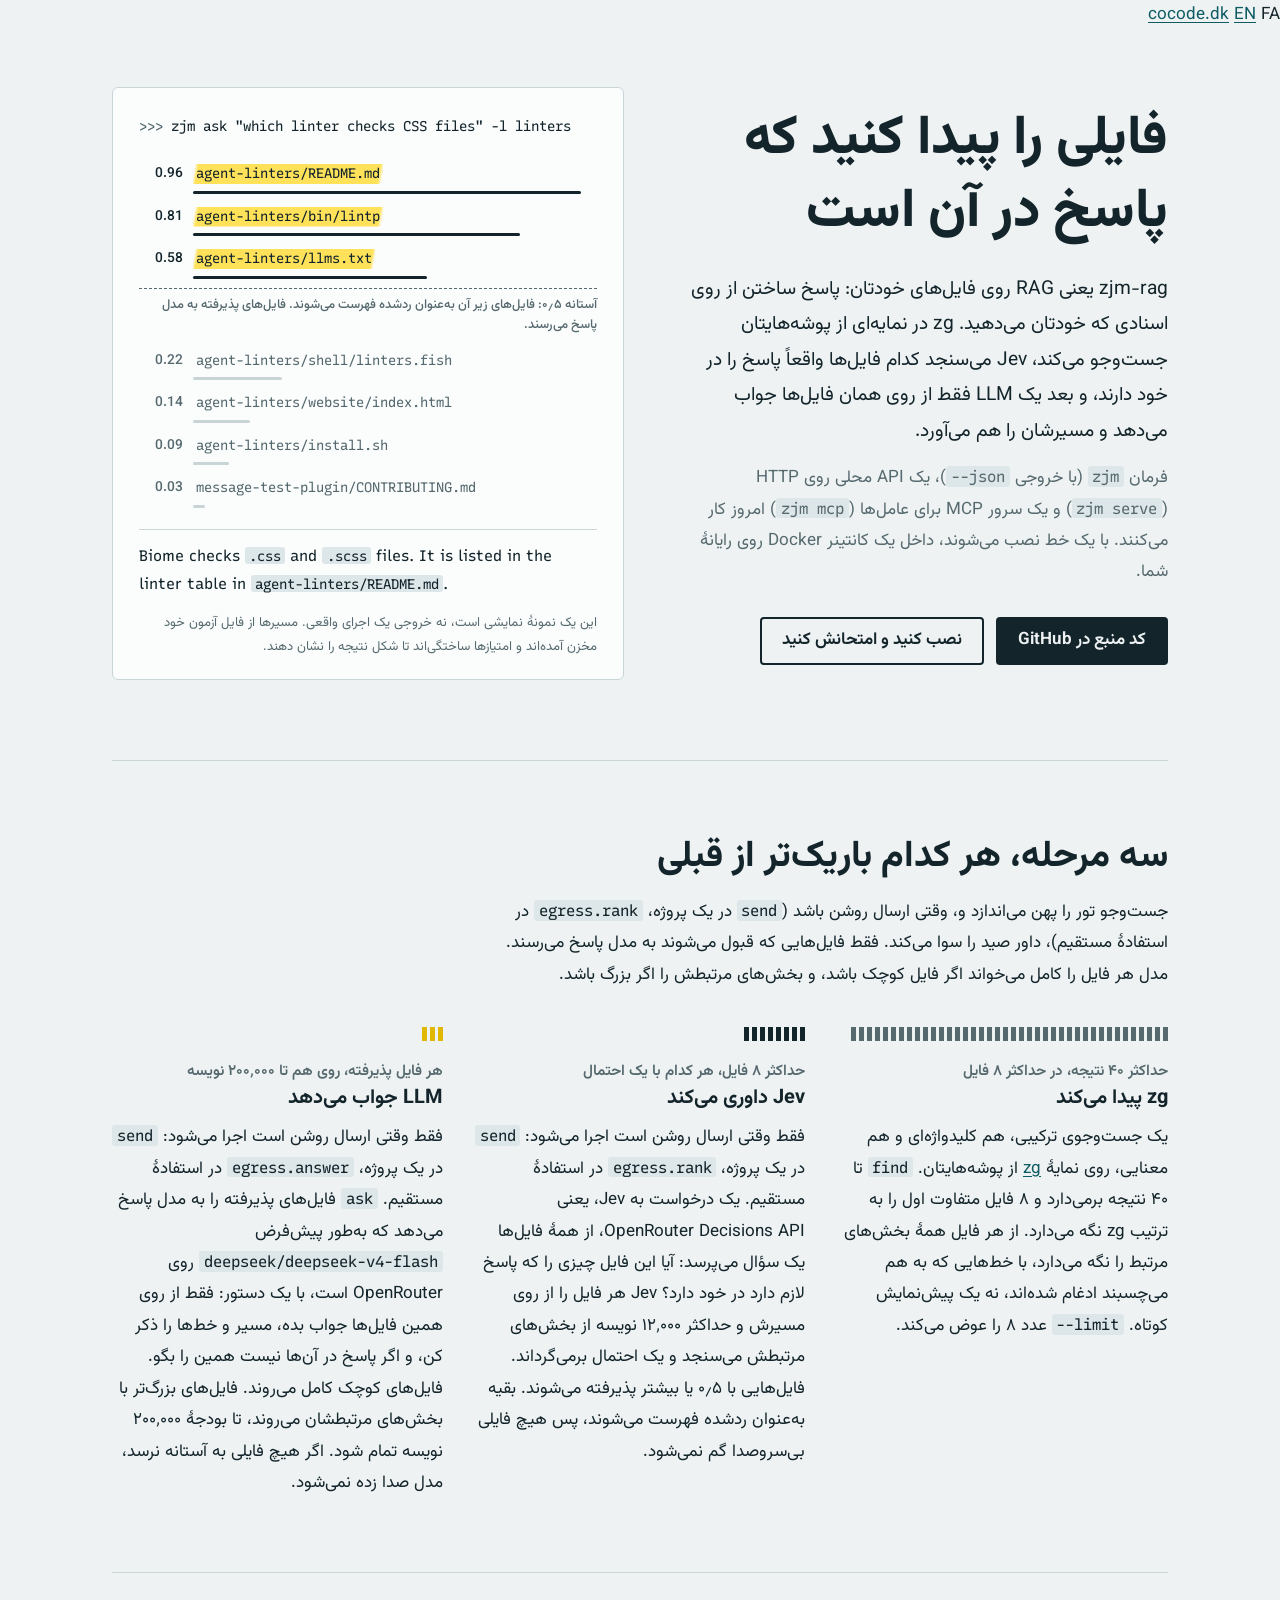
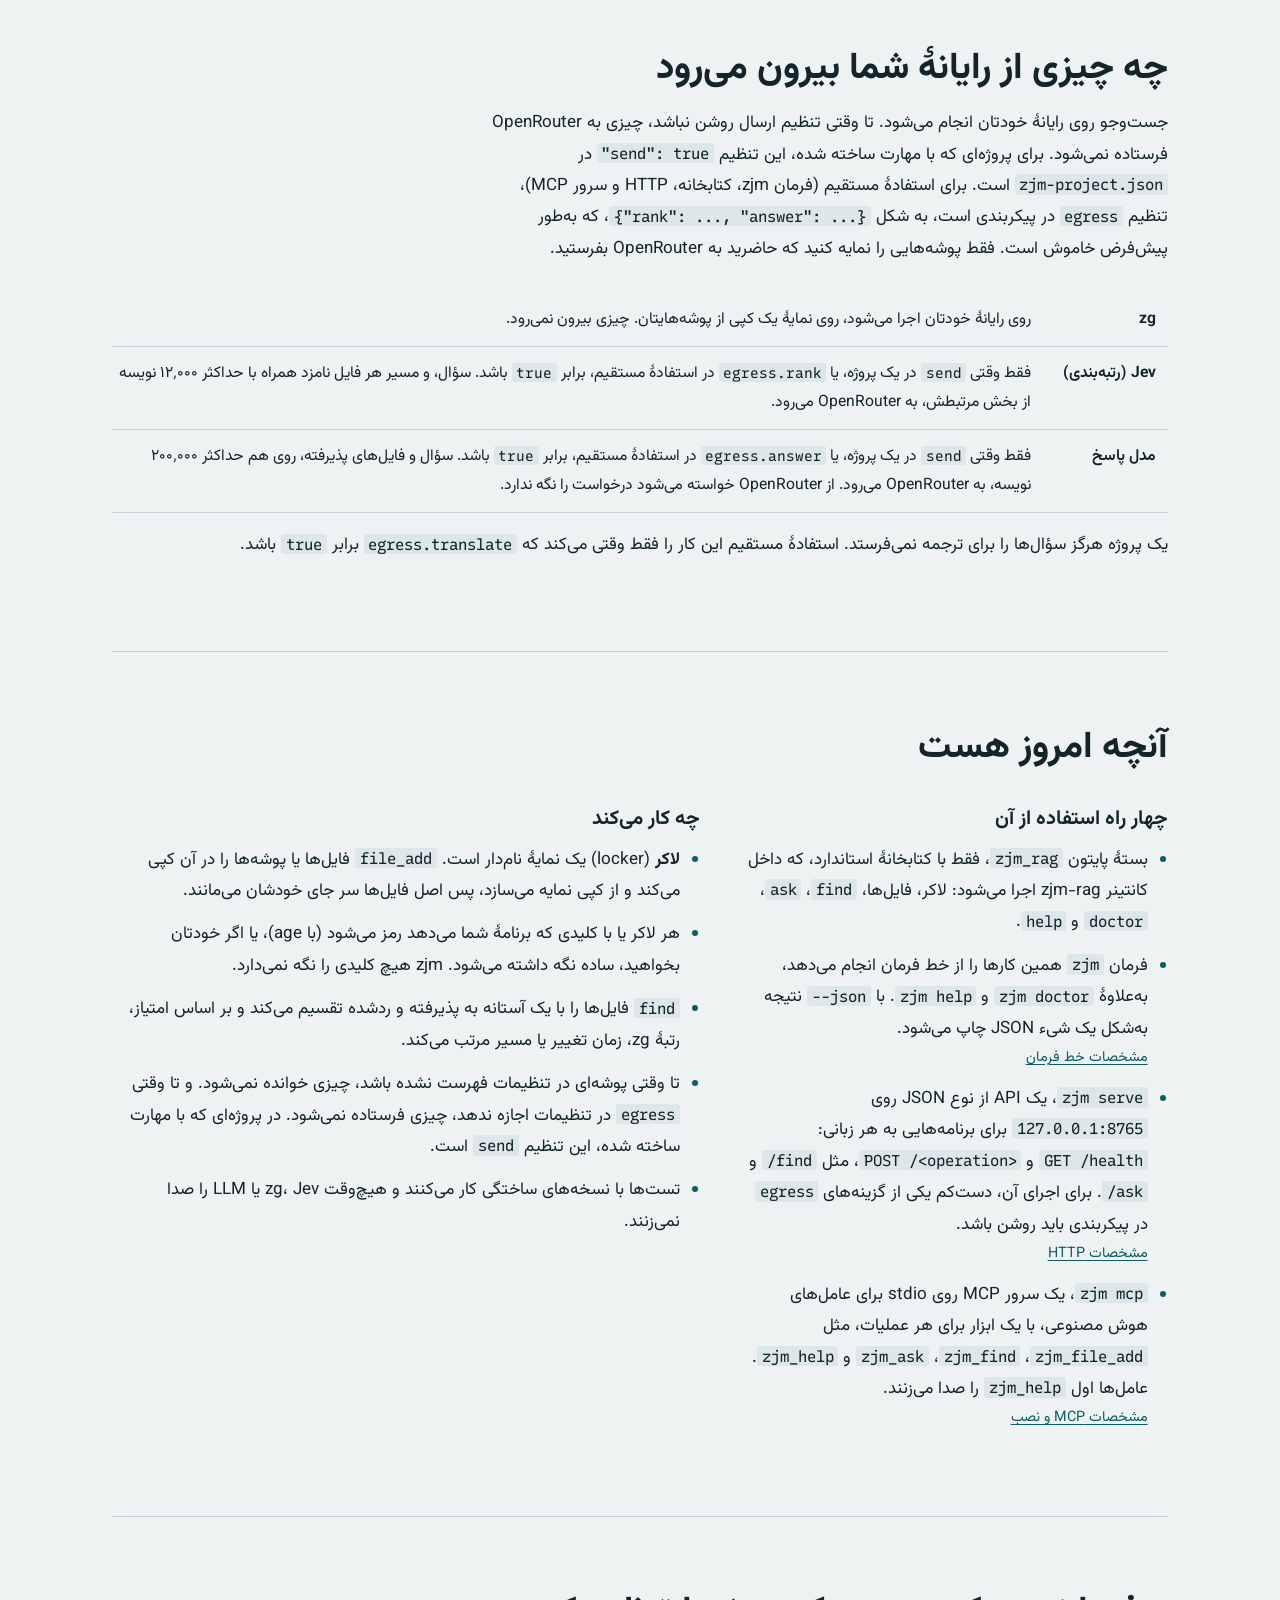
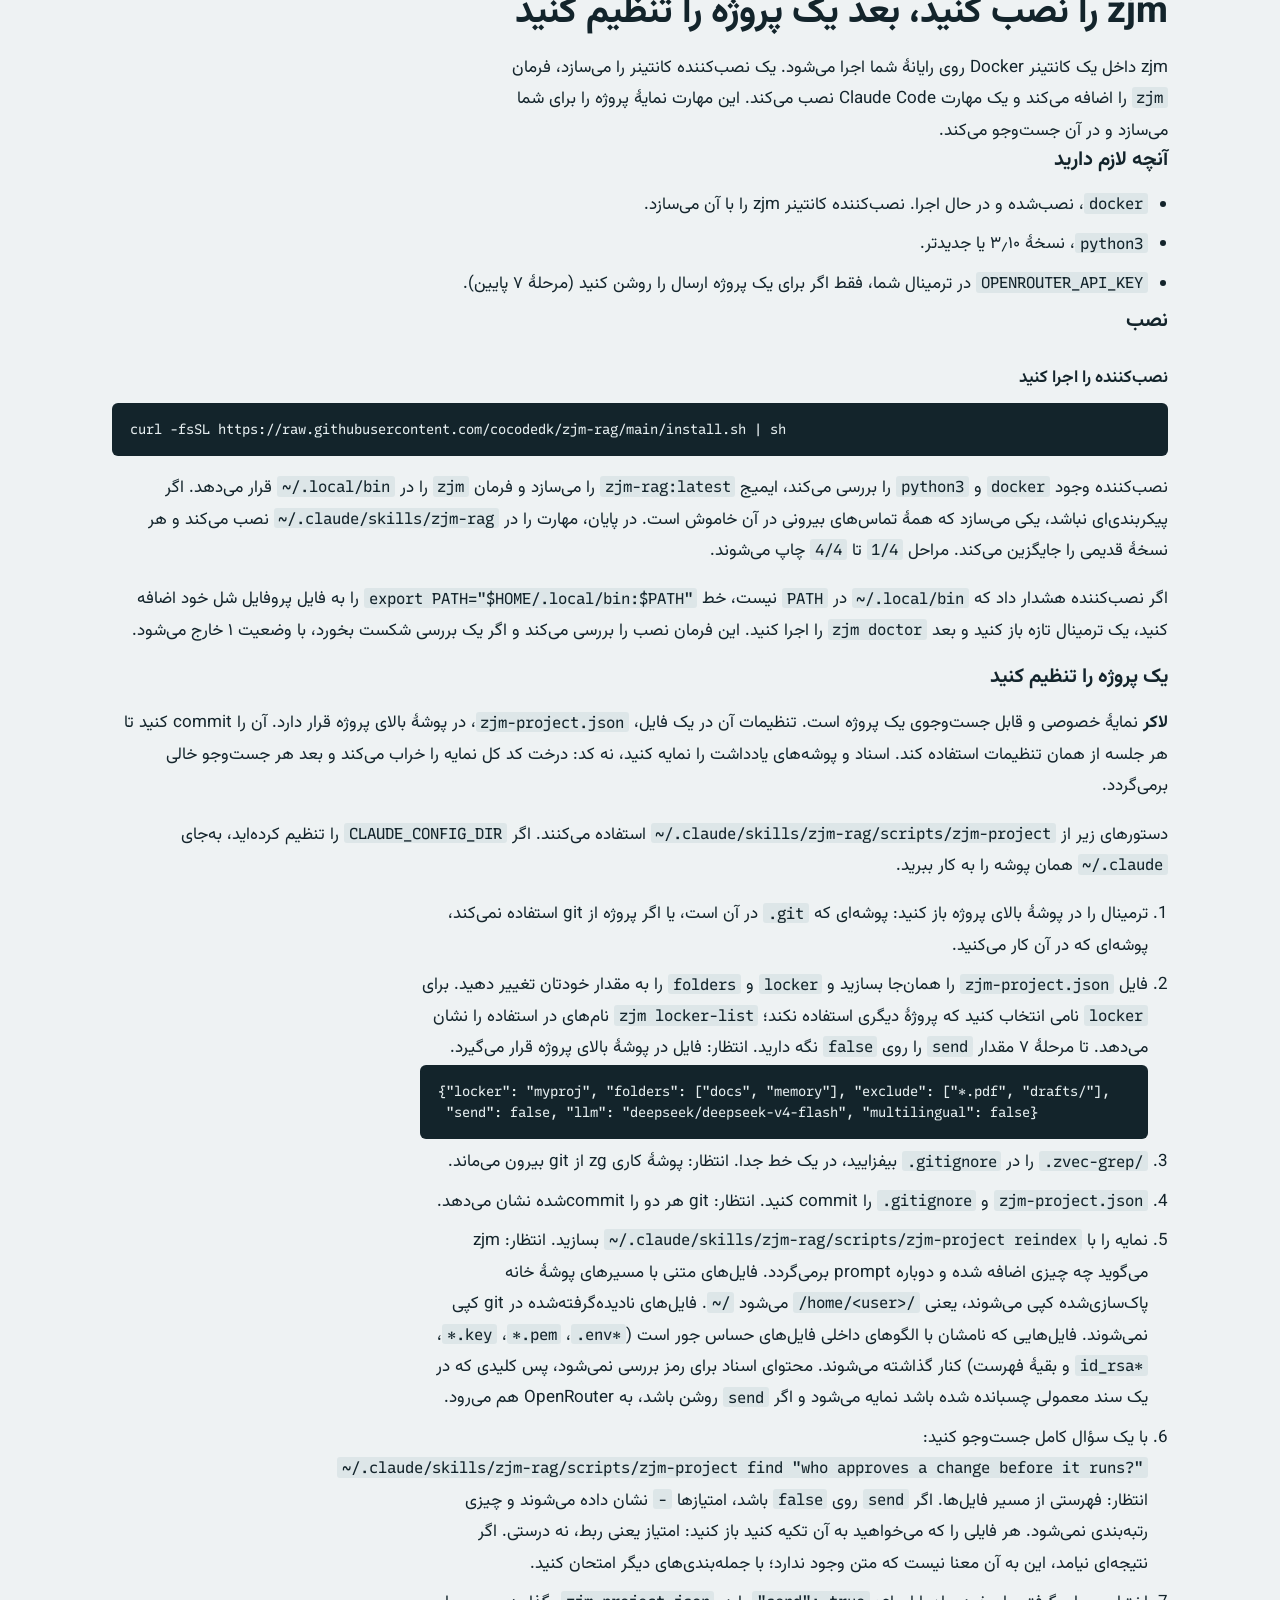
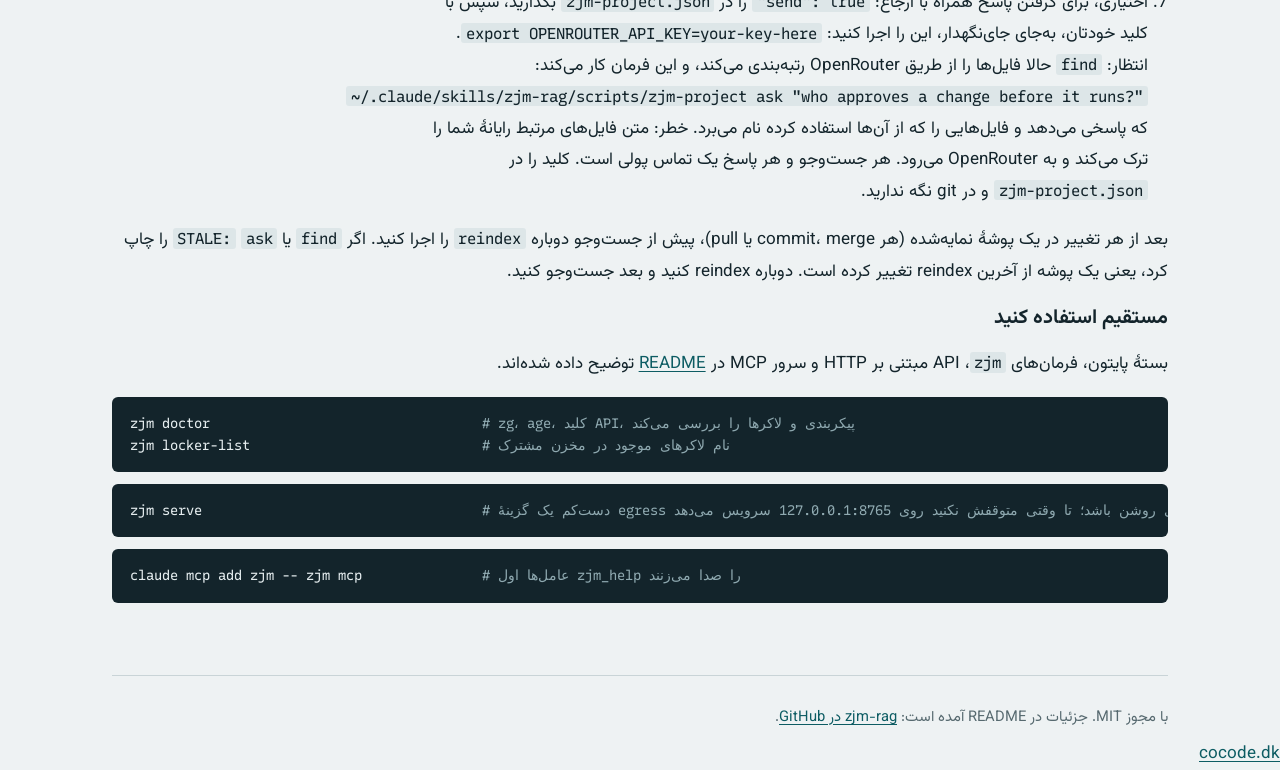
==== commit 128a64c9: "docs: secret filtering is by file name only, and send (zjm-project) is told apart from egress (direc" ====
--- a/website/fa/index.html
+++ b/website/fa/index.html
@@ -106,7 +106,7 @@
 
 <section aria-labelledby="how">
   <h2 id="how">سه مرحله، هر کدام باریک‌تر از قبلی</h2>
-  <p class="intro">جست‌وجو تور را پهن می‌اندازد و، وقتی ارسال روشن باشد، داور صید را سوا می‌کند. فقط فایل‌هایی که قبول می‌شوند به مدل پاسخ می‌رسند. مدل هر فایل را کامل می‌خواند اگر فایل کوچک باشد، و بخش‌های مرتبطش را اگر بزرگ باشد.</p>
+  <p class="intro">جست‌وجو تور را پهن می‌اندازد و، وقتی ارسال روشن باشد (<code>send</code> در یک پروژه، <code>egress.rank</code> در استفادهٔ مستقیم)، داور صید را سوا می‌کند. فقط فایل‌هایی که قبول می‌شوند به مدل پاسخ می‌رسند. مدل هر فایل را کامل می‌خواند اگر فایل کوچک باشد، و بخش‌های مرتبطش را اگر بزرگ باشد.</p>
   <div class="steps">
     <div>
       <div class="ticks" style="--n:40"></div>
@@ -118,26 +118,26 @@
       <div class="ticks" style="--n:8;--c:var(--ink)"></div>
       <p class="count">حداکثر ۸ فایل، هر کدام با یک احتمال</p>
       <h3>Jev داوری می‌کند</h3>
-      <p>فقط وقتی ارسال روشن است اجرا می‌شود. یک درخواست به Jev، یعنی OpenRouter Decisions API، از همهٔ فایل‌ها یک سؤال می‌پرسد: آیا این فایل چیزی را که پاسخ لازم دارد در خود دارد؟ Jev هر فایل را از روی مسیرش و حداکثر ۱۲٬۰۰۰ نویسه از بخش‌های مرتبطش می‌سنجد و یک احتمال برمی‌گرداند. فایل‌هایی با ۰٫۵ یا بیشتر پذیرفته می‌شوند. بقیه به‌عنوان ردشده فهرست می‌شوند، پس هیچ فایلی بی‌سروصدا گم نمی‌شود.</p>
+      <p>فقط وقتی ارسال روشن است اجرا می‌شود: <code>send</code> در یک پروژه، <code>egress.rank</code> در استفادهٔ مستقیم. یک درخواست به Jev، یعنی OpenRouter Decisions API، از همهٔ فایل‌ها یک سؤال می‌پرسد: آیا این فایل چیزی را که پاسخ لازم دارد در خود دارد؟ Jev هر فایل را از روی مسیرش و حداکثر ۱۲٬۰۰۰ نویسه از بخش‌های مرتبطش می‌سنجد و یک احتمال برمی‌گرداند. فایل‌هایی با ۰٫۵ یا بیشتر پذیرفته می‌شوند. بقیه به‌عنوان ردشده فهرست می‌شوند، پس هیچ فایلی بی‌سروصدا گم نمی‌شود.</p>
     </div>
     <div>
       <div class="ticks" style="--n:3;--c:#e0b800"></div>
       <p class="count">هر فایل پذیرفته، روی هم تا ۲۰۰٬۰۰۰ نویسه</p>
       <h3>LLM جواب می‌دهد</h3>
-      <p>فقط وقتی ارسال روشن است اجرا می‌شود. <code>ask</code> فایل‌های پذیرفته را به مدل پاسخ می‌دهد که به‌طور پیش‌فرض <code>deepseek/deepseek-v4-flash</code> روی OpenRouter است، با یک دستور: فقط از روی همین فایل‌ها جواب بده، مسیر و خط‌ها را ذکر کن، و اگر پاسخ در آن‌ها نیست همین را بگو. فایل‌های کوچک کامل می‌روند. فایل‌های بزرگ‌تر با بخش‌های مرتبطشان می‌روند، تا بودجهٔ ۲۰۰٬۰۰۰ نویسه تمام شود. اگر هیچ فایلی به آستانه نرسد، مدل صدا زده نمی‌شود.</p>
+      <p>فقط وقتی ارسال روشن است اجرا می‌شود: <code>send</code> در یک پروژه، <code>egress.answer</code> در استفادهٔ مستقیم. <code>ask</code> فایل‌های پذیرفته را به مدل پاسخ می‌دهد که به‌طور پیش‌فرض <code>deepseek/deepseek-v4-flash</code> روی OpenRouter است، با یک دستور: فقط از روی همین فایل‌ها جواب بده، مسیر و خط‌ها را ذکر کن، و اگر پاسخ در آن‌ها نیست همین را بگو. فایل‌های کوچک کامل می‌روند. فایل‌های بزرگ‌تر با بخش‌های مرتبطشان می‌روند، تا بودجهٔ ۲۰۰٬۰۰۰ نویسه تمام شود. اگر هیچ فایلی به آستانه نرسد، مدل صدا زده نمی‌شود.</p>
     </div>
   </div>
 </section>
 
 <section aria-labelledby="leaves">
   <h2 id="leaves">چه چیزی از رایانهٔ شما بیرون می‌رود</h2>
-  <p class="intro">جست‌وجو روی رایانهٔ خودتان انجام می‌شود. تا وقتی <code>"send": true</code> در <code>zjm-project.json</code> یک پروژه نباشد، چیزی به OpenRouter فرستاده نمی‌شود. فقط پوشه‌هایی را نمایه کنید که حاضرید به OpenRouter بفرستید.</p>
+  <p class="intro">جست‌وجو روی رایانهٔ خودتان انجام می‌شود. تا وقتی تنظیم ارسال روشن نباشد، چیزی به OpenRouter فرستاده نمی‌شود. برای پروژه‌ای که با مهارت ساخته شده، این تنظیم <code>"send": true</code> در <code>zjm-project.json</code> است. برای استفادهٔ مستقیم (فرمان zjm، کتابخانه، HTTP و سرور MCP)، تنظیم <code>egress</code> در پیکربندی است، به شکل <code>{"rank": ..., "answer": ...}</code>، که به‌طور پیش‌فرض خاموش است. فقط پوشه‌هایی را نمایه کنید که حاضرید به OpenRouter بفرستید.</p>
   <table class="flow">
     <tr><th scope="row">zg</th><td>روی رایانهٔ خودتان اجرا می‌شود، روی نمایهٔ یک کپی از پوشه‌هایتان. چیزی بیرون نمی‌رود.</td></tr>
-    <tr><th scope="row">Jev (رتبه‌بندی)</th><td>فقط وقتی <code>send</code> برابر <code>true</code> باشد. سؤال، و مسیر هر فایل نامزد همراه با حداکثر ۱۲٬۰۰۰ نویسه از بخش مرتبطش، به OpenRouter می‌رود.</td></tr>
-    <tr><th scope="row">مدل پاسخ</th><td>فقط وقتی <code>send</code> برابر <code>true</code> باشد. سؤال و فایل‌های پذیرفته، روی هم حداکثر ۲۰۰٬۰۰۰ نویسه، به OpenRouter می‌رود. از OpenRouter خواسته می‌شود درخواست را نگه ندارد.</td></tr>
+    <tr><th scope="row">Jev (رتبه‌بندی)</th><td>فقط وقتی <code>send</code> در یک پروژه، یا <code>egress.rank</code> در استفادهٔ مستقیم، برابر <code>true</code> باشد. سؤال، و مسیر هر فایل نامزد همراه با حداکثر ۱۲٬۰۰۰ نویسه از بخش مرتبطش، به OpenRouter می‌رود.</td></tr>
+    <tr><th scope="row">مدل پاسخ</th><td>فقط وقتی <code>send</code> در یک پروژه، یا <code>egress.answer</code> در استفادهٔ مستقیم، برابر <code>true</code> باشد. سؤال و فایل‌های پذیرفته، روی هم حداکثر ۲۰۰٬۰۰۰ نویسه، به OpenRouter می‌رود. از OpenRouter خواسته می‌شود درخواست را نگه ندارد.</td></tr>
   </table>
-  <p>تنظیمات پروژه سؤال‌ها را برای ترجمه نمی‌فرستد.</p>
+  <p>یک پروژه هرگز سؤال‌ها را برای ترجمه نمی‌فرستد. استفادهٔ مستقیم این کار را فقط وقتی می‌کند که <code>egress.translate</code> برابر <code>true</code> باشد.</p>
 </section>
 
 <section aria-labelledby="status">
@@ -148,7 +148,7 @@
       <ul data-state="available">
         <li data-interface="library">بستهٔ پایتون <code>zjm_rag</code>، فقط با کتابخانهٔ استاندارد، که داخل کانتینر zjm-rag اجرا می‌شود: لاکر، فایل‌ها، <code>find</code>، <code>ask</code>، <code>doctor</code> و <code>help</code>.</li>
         <li data-interface="cli">فرمان <code>zjm</code> همین کارها را از خط فرمان انجام می‌دهد، به‌علاوهٔ <code>zjm doctor</code> و <code>zjm help</code>. با <code>--json</code> نتیجه به‌شکل یک شیء JSON چاپ می‌شود. <a class="spec" href="https://github.com/cocodedk/zjm-rag/blob/main/docs/lean/02-cli.md">مشخصات خط فرمان</a></li>
-        <li data-interface="http"><code>zjm serve</code>، یک API از نوع JSON روی <code>127.0.0.1:8765</code> برای برنامه‌هایی به هر زبانی: <code>GET /health</code> و <code>POST /&lt;operation&gt;</code>، مثل <code>/find</code> و <code>/ask</code>. برای اجرای آن، ارسال باید در تنظیمات روشن باشد. <a class="spec" href="https://github.com/cocodedk/zjm-rag/blob/main/docs/lean/03-http.md">مشخصات HTTP</a></li>
+        <li data-interface="http"><code>zjm serve</code>، یک API از نوع JSON روی <code>127.0.0.1:8765</code> برای برنامه‌هایی به هر زبانی: <code>GET /health</code> و <code>POST /&lt;operation&gt;</code>، مثل <code>/find</code> و <code>/ask</code>. برای اجرای آن، دست‌کم یکی از گزینه‌های <code>egress</code> در پیکربندی باید روشن باشد. <a class="spec" href="https://github.com/cocodedk/zjm-rag/blob/main/docs/lean/03-http.md">مشخصات HTTP</a></li>
         <li data-interface="mcp"><code>zjm mcp</code>، یک سرور MCP روی stdio برای عامل‌های هوش مصنوعی، با یک ابزار برای هر عملیات، مثل <code>zjm_file_add</code>، <code>zjm_find</code>، <code>zjm_ask</code> و <code>zjm_help</code>. عامل‌ها اول <code>zjm_help</code> را صدا می‌زنند. <a class="spec" href="https://github.com/cocodedk/zjm-rag/blob/main/docs/lean/04-mcp-install.md">مشخصات MCP و نصب</a></li>
       </ul>
     </div>
@@ -158,7 +158,7 @@
         <li><strong>لاکر</strong> (locker) یک نمایهٔ نام‌دار است. <code>file_add</code> فایل‌ها یا پوشه‌ها را در آن کپی می‌کند و از کپی نمایه می‌سازد، پس اصل فایل‌ها سر جای خودشان می‌مانند.</li>
         <li>هر لاکر یا با کلیدی که برنامهٔ شما می‌دهد رمز می‌شود (با age)، یا اگر خودتان بخواهید، ساده نگه داشته می‌شود. zjm هیچ کلیدی را نگه نمی‌دارد.</li>
         <li><code>find</code> فایل‌ها را با یک آستانه به پذیرفته و ردشده تقسیم می‌کند و بر اساس امتیاز، رتبهٔ zg، زمان تغییر یا مسیر مرتب می‌کند.</li>
-        <li>تا وقتی پوشه‌ای در تنظیمات فهرست نشده باشد، چیزی خوانده نمی‌شود. و تا وقتی <code>egress</code> در تنظیمات اجازه ندهد، چیزی فرستاده نمی‌شود.</li>
+        <li>تا وقتی پوشه‌ای در تنظیمات فهرست نشده باشد، چیزی خوانده نمی‌شود. و تا وقتی <code>egress</code> در تنظیمات اجازه ندهد، چیزی فرستاده نمی‌شود. در پروژه‌ای که با مهارت ساخته شده، این تنظیم <code>send</code> است.</li>
         <li>تست‌ها با نسخه‌های ساختگی کار می‌کنند و هیچ‌وقت zg، Jev یا LLM را صدا نمی‌زنند.</li>
       </ul>
     </div>
@@ -189,7 +189,7 @@
  "send": false, "llm": "deepseek/deepseek-v4-flash", "multilingual": false}</pre></li>
     <li><code>.zvec-grep/</code> را در <code>.gitignore</code> بیفزایید، در یک خط جدا. انتظار: پوشهٔ کاری zg از git بیرون می‌ماند.</li>
     <li><code>zjm-project.json</code> و <code>.gitignore</code> را commit کنید. انتظار: git هر دو را commit‌شده نشان می‌دهد.</li>
-    <li>نمایه را با <code>~/.claude/skills/zjm-rag/scripts/zjm-project reindex</code> بسازید. انتظار: zjm می‌گوید چه چیزی اضافه شده و دوباره prompt برمی‌گردد. فایل‌های متنی با مسیرهای پوشهٔ خانه پاک‌سازی‌شده کپی می‌شوند، یعنی <code>/home/&lt;user&gt;/</code> می‌شود <code>~/</code>. فایل‌های نادیده‌گرفته‌شده در git، فایل‌های <code>.env*</code> و کلیدها هرگز کپی نمی‌شوند.</li>
+    <li>نمایه را با <code>~/.claude/skills/zjm-rag/scripts/zjm-project reindex</code> بسازید. انتظار: zjm می‌گوید چه چیزی اضافه شده و دوباره prompt برمی‌گردد. فایل‌های متنی با مسیرهای پوشهٔ خانه پاک‌سازی‌شده کپی می‌شوند، یعنی <code>/home/&lt;user&gt;/</code> می‌شود <code>~/</code>. فایل‌های نادیده‌گرفته‌شده در git کپی نمی‌شوند. فایل‌هایی که نامشان با الگوهای داخلی فایل‌های حساس جور است (<code>.env*</code>، <code>*.pem</code>، <code>*.key</code>، <code>id_rsa*</code> و بقیهٔ فهرست) کنار گذاشته می‌شوند. محتوای اسناد برای رمز بررسی نمی‌شود، پس کلیدی که در یک سند معمولی چسبانده شده باشد نمایه می‌شود و اگر <code>send</code> روشن باشد، به OpenRouter هم می‌رود.</li>
     <li>با یک سؤال کامل جست‌وجو کنید: <code>~/.claude/skills/zjm-rag/scripts/zjm-project find "who approves a change before it runs?"</code> انتظار: فهرستی از مسیر فایل‌ها. اگر <code>send</code> روی <code>false</code> باشد، امتیازها <code>-</code> نشان داده می‌شوند و چیزی رتبه‌بندی نمی‌شود. هر فایلی را که می‌خواهید به آن تکیه کنید باز کنید: امتیاز یعنی ربط، نه درستی. اگر نتیجه‌ای نیامد، این به آن معنا نیست که متن وجود ندارد؛ با جمله‌بندی‌های دیگر امتحان کنید.</li>
     <li>اختیاری، برای گرفتن پاسخ همراه با ارجاع: <code>"send": true</code> را در <code>zjm-project.json</code> بگذارید، سپس با کلید خودتان، به‌جای جای‌نگهدار، این را اجرا کنید: <code>export OPENROUTER_API_KEY=your-key-here</code>. انتظار: <code>find</code> حالا فایل‌ها را از طریق OpenRouter رتبه‌بندی می‌کند، و این فرمان کار می‌کند: <code>~/.claude/skills/zjm-rag/scripts/zjm-project ask "who approves a change before it runs?"</code> که پاسخی می‌دهد و فایل‌هایی را که از آن‌ها استفاده کرده نام می‌برد. خطر: متن فایل‌های مرتبط رایانهٔ شما را ترک می‌کند و به OpenRouter می‌رود. هر جست‌وجو و هر پاسخ یک تماس پولی است. کلید را در <code>zjm-project.json</code> و در git نگه ندارید.</li>
   </ol>
@@ -198,7 +198,7 @@
   <p>بستهٔ پایتون، فرمان‌های <code>zjm</code>، API مبتنی بر HTTP و سرور MCP در <a href="https://github.com/cocodedk/zjm-rag#use">README</a> توضیح داده شده‌اند.</p>
 <pre class="cmd" data-example="cli">zjm doctor                                  <span># zg، age، کلید API، پیکربندی و لاکرها را بررسی می‌کند</span>
 zjm locker-list                             <span># نام لاکرهای موجود در مخزن مشترک</span></pre>
-<pre class="cmd" data-example="http">zjm serve                                   <span># ارسال باید در تنظیمات روشن باشد؛ تا وقتی متوقفش نکنید روی 127.0.0.1:8765 سرویس می‌دهد</span></pre>
+<pre class="cmd" data-example="http">zjm serve                                   <span># دست‌کم یک گزینهٔ egress باید در پیکربندی روشن باشد؛ تا وقتی متوقفش نکنید روی 127.0.0.1:8765 سرویس می‌دهد</span></pre>
 <pre class="cmd" data-example="mcp">claude mcp add zjm -- zjm mcp               <span># عامل‌ها اول zjm_help را صدا می‌زنند</span></pre>
 </section>
 
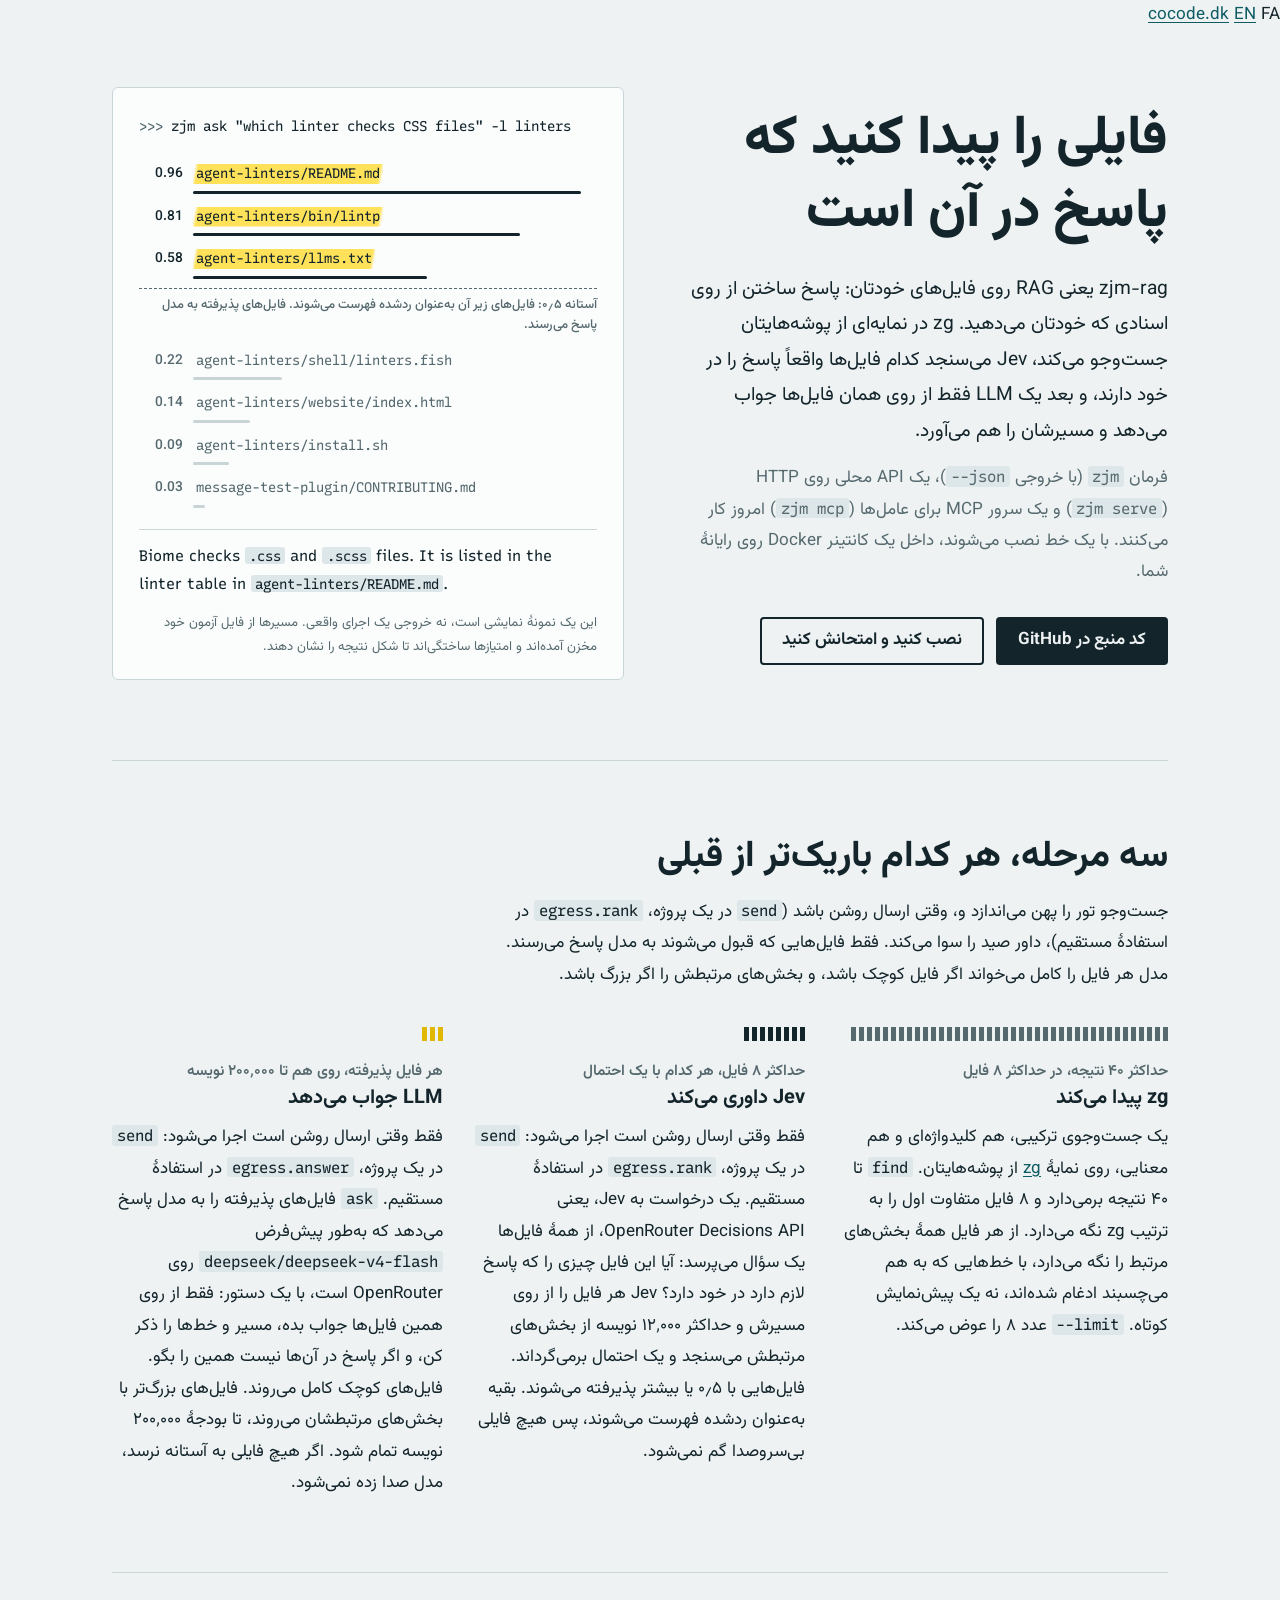
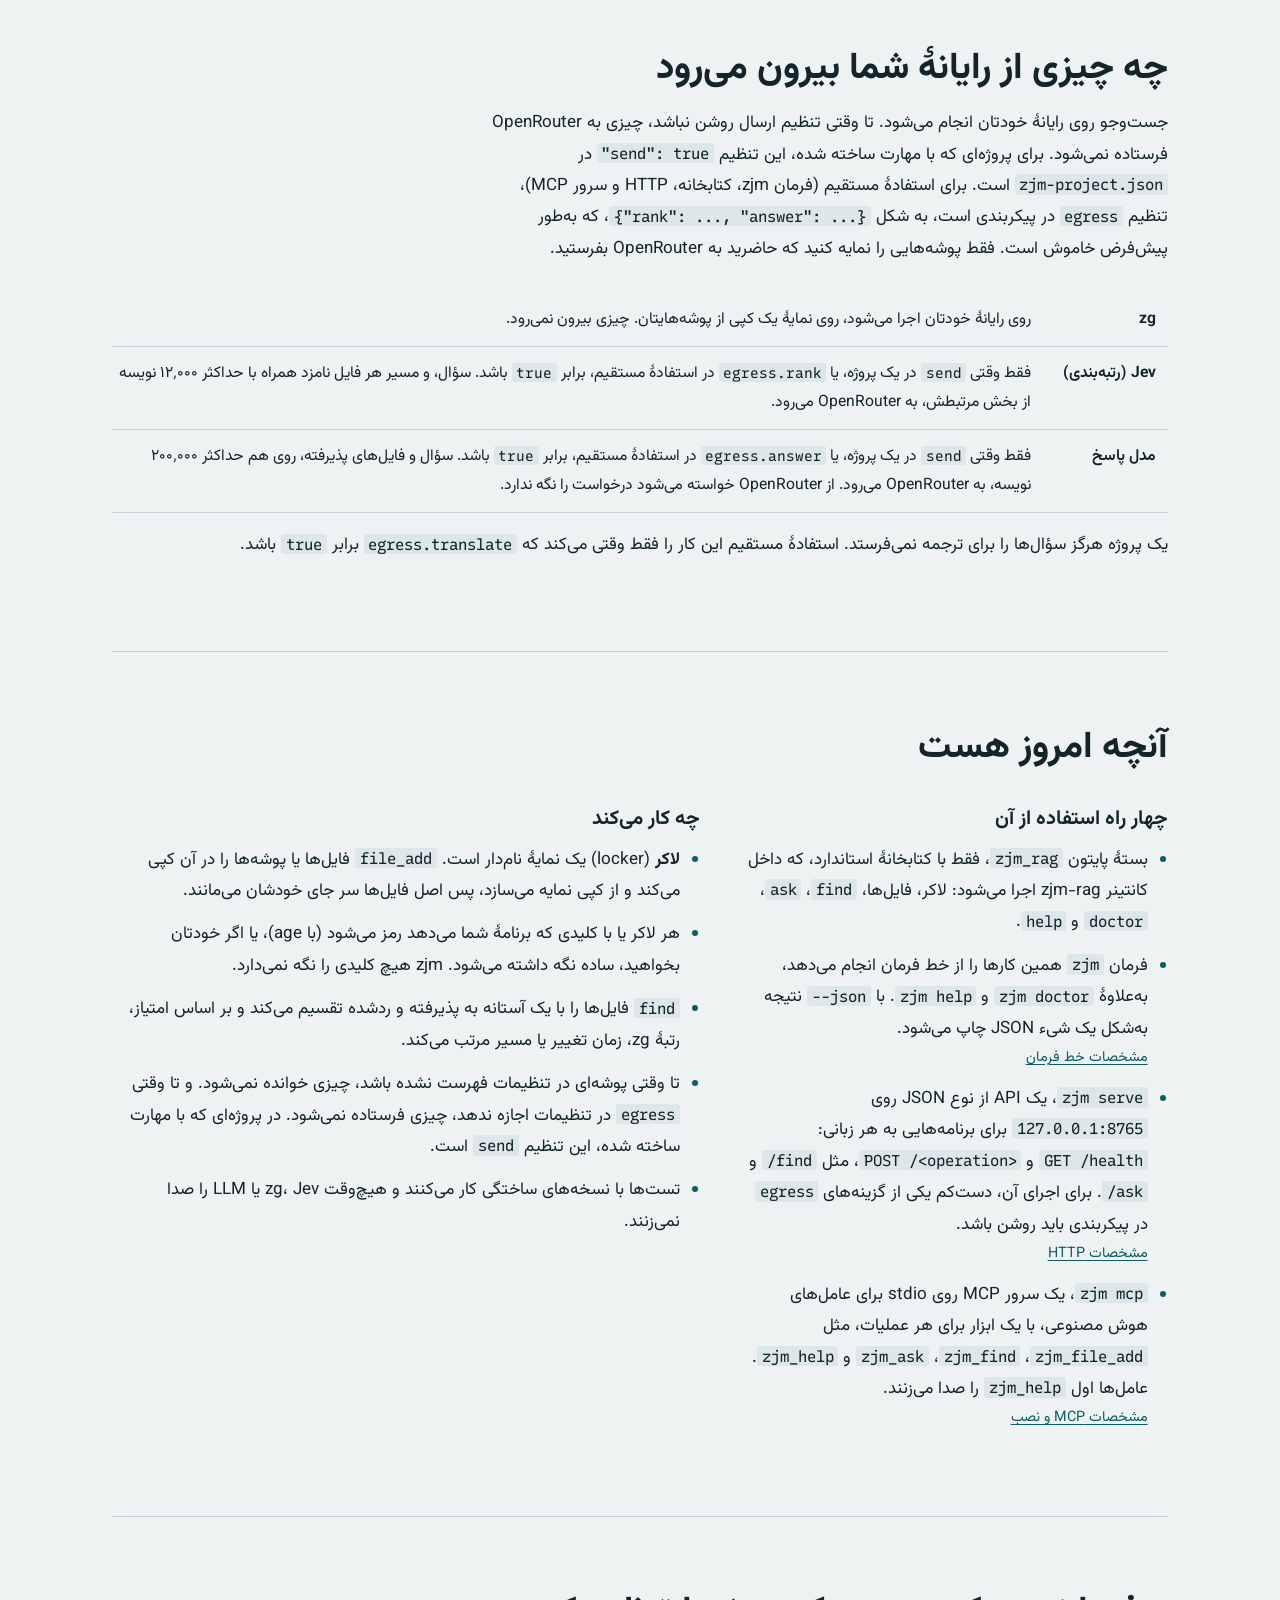
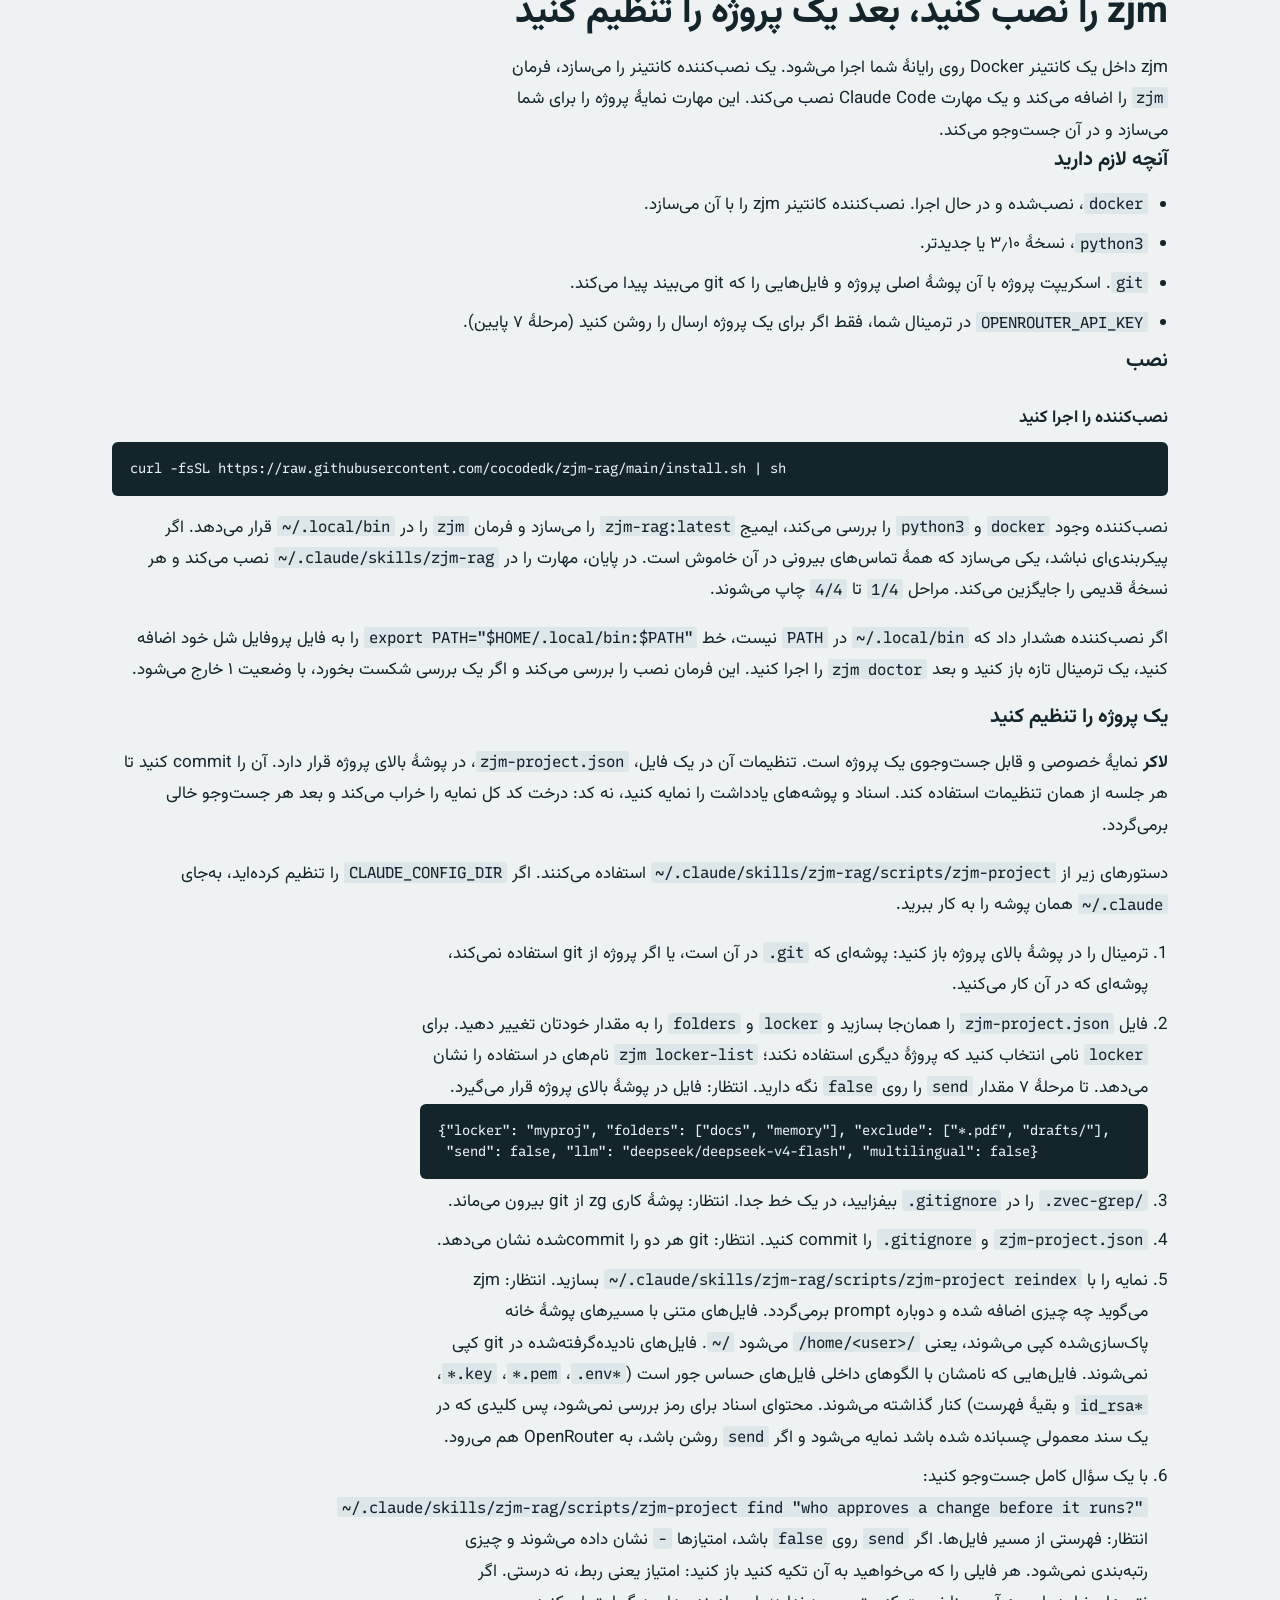
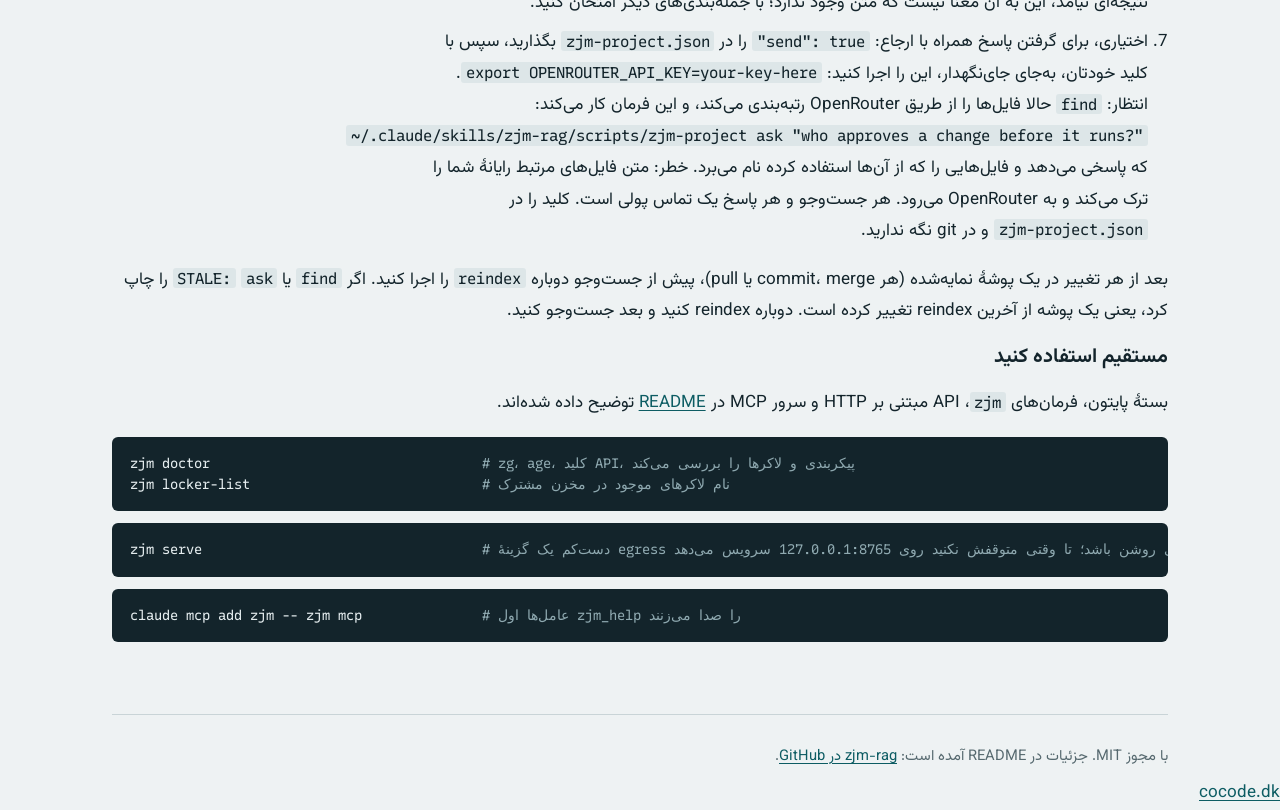
==== commit 290e8857: "docs: git is a prerequisite, locker names start with a letter or digit, and the skill's install path" ====
--- a/website/fa/index.html
+++ b/website/fa/index.html
@@ -172,6 +172,7 @@
   <ul class="req" data-requirements>
     <li><code>docker</code>، نصب‌شده و در حال اجرا. نصب‌کننده کانتینر zjm را با آن می‌سازد.</li>
     <li><code>python3</code>، نسخهٔ ۳٫۱۰ یا جدیدتر.</li>
+    <li><code>git</code>. اسکریپت پروژه با آن پوشهٔ اصلی پروژه و فایل‌هایی را که git می‌بیند پیدا می‌کند.</li>
     <li><code>OPENROUTER_API_KEY</code> در ترمینال شما، فقط اگر برای یک پروژه ارسال را روشن کنید (مرحلهٔ ۷ پایین).</li>
   </ul>
   <h3>نصب</h3>
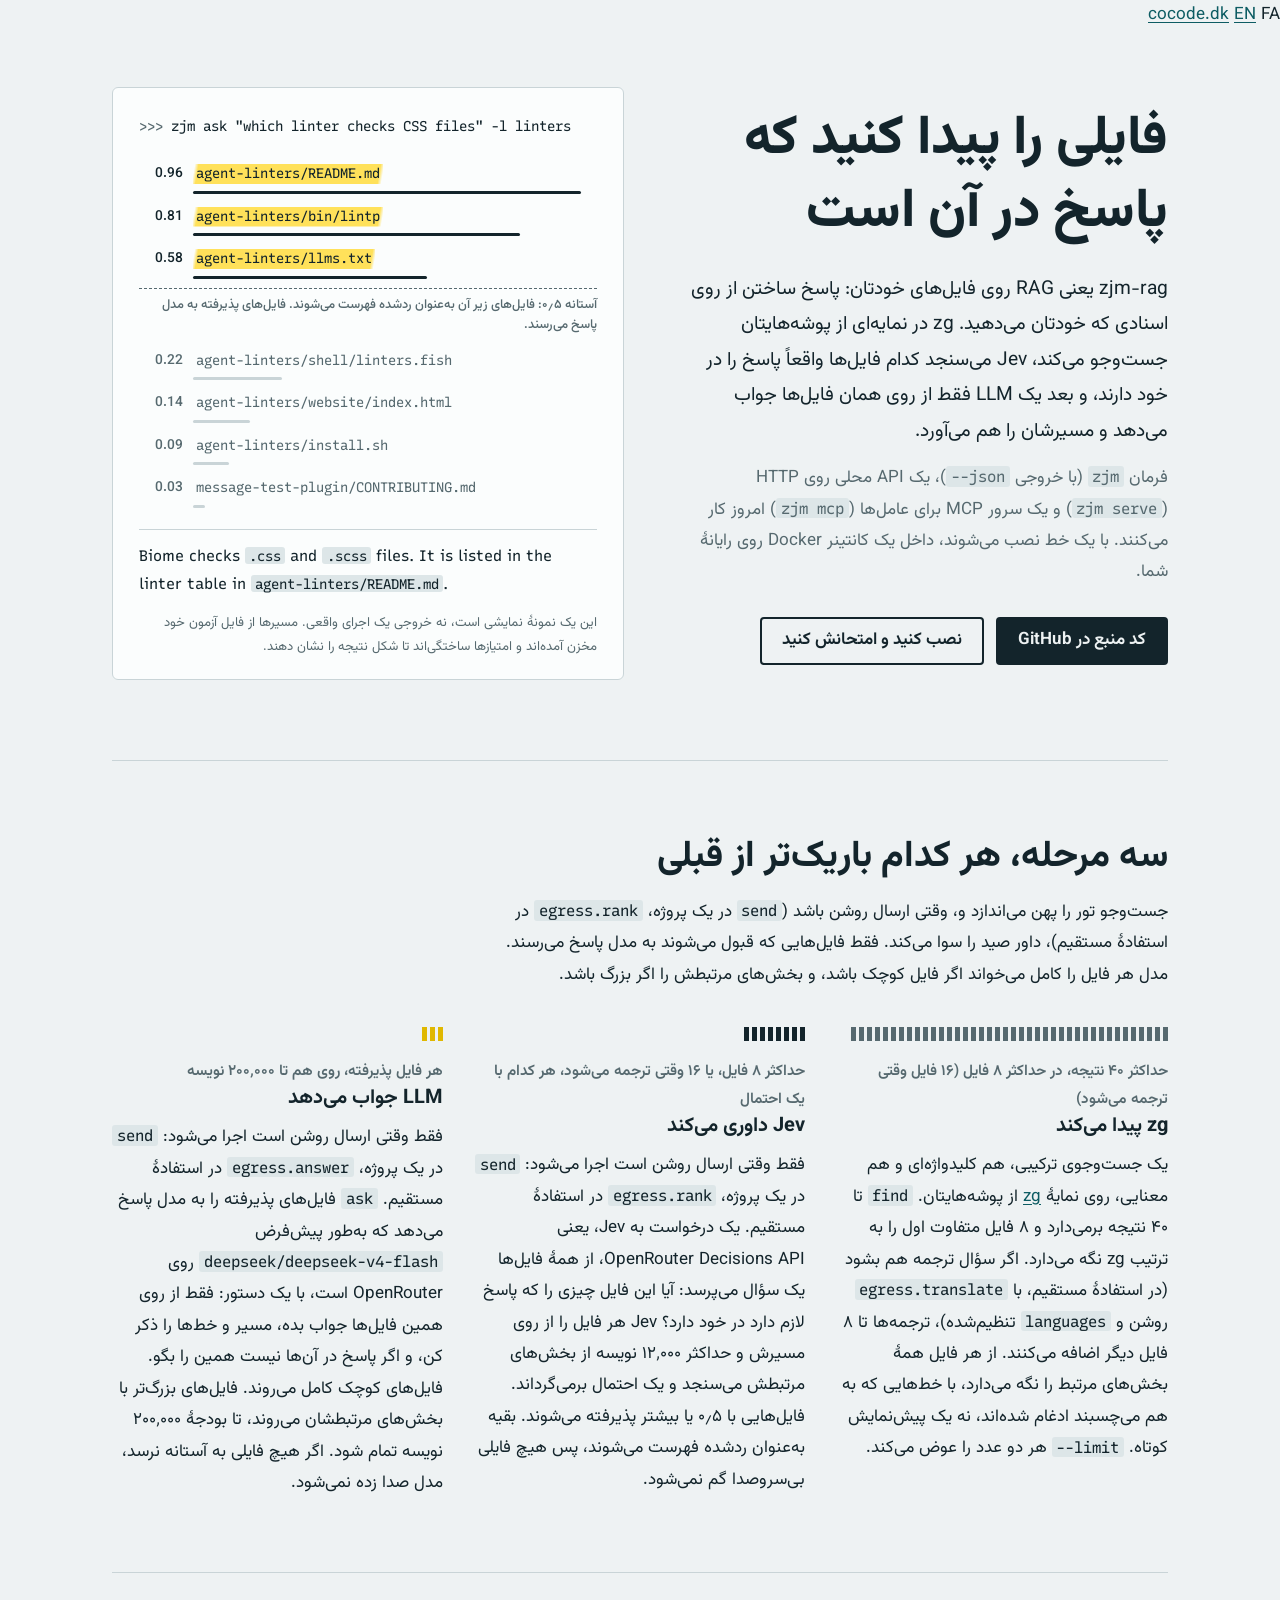
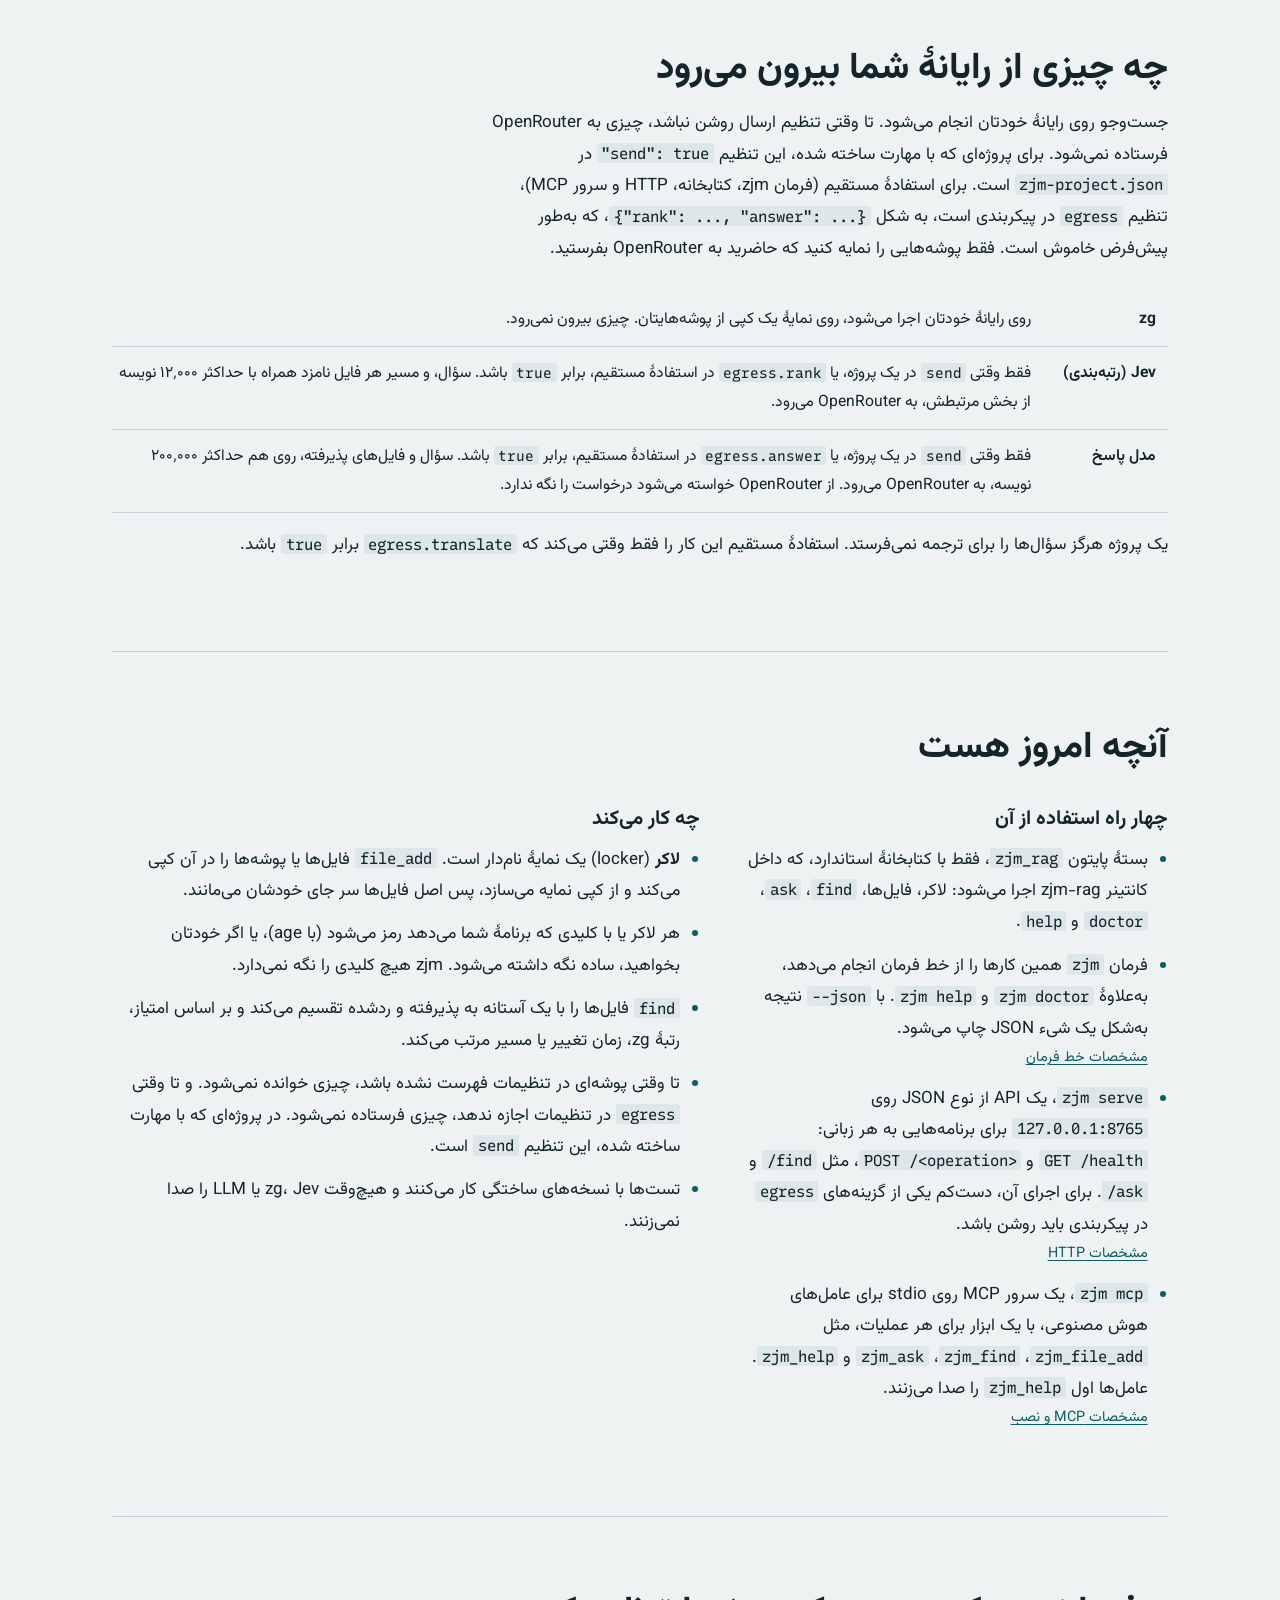
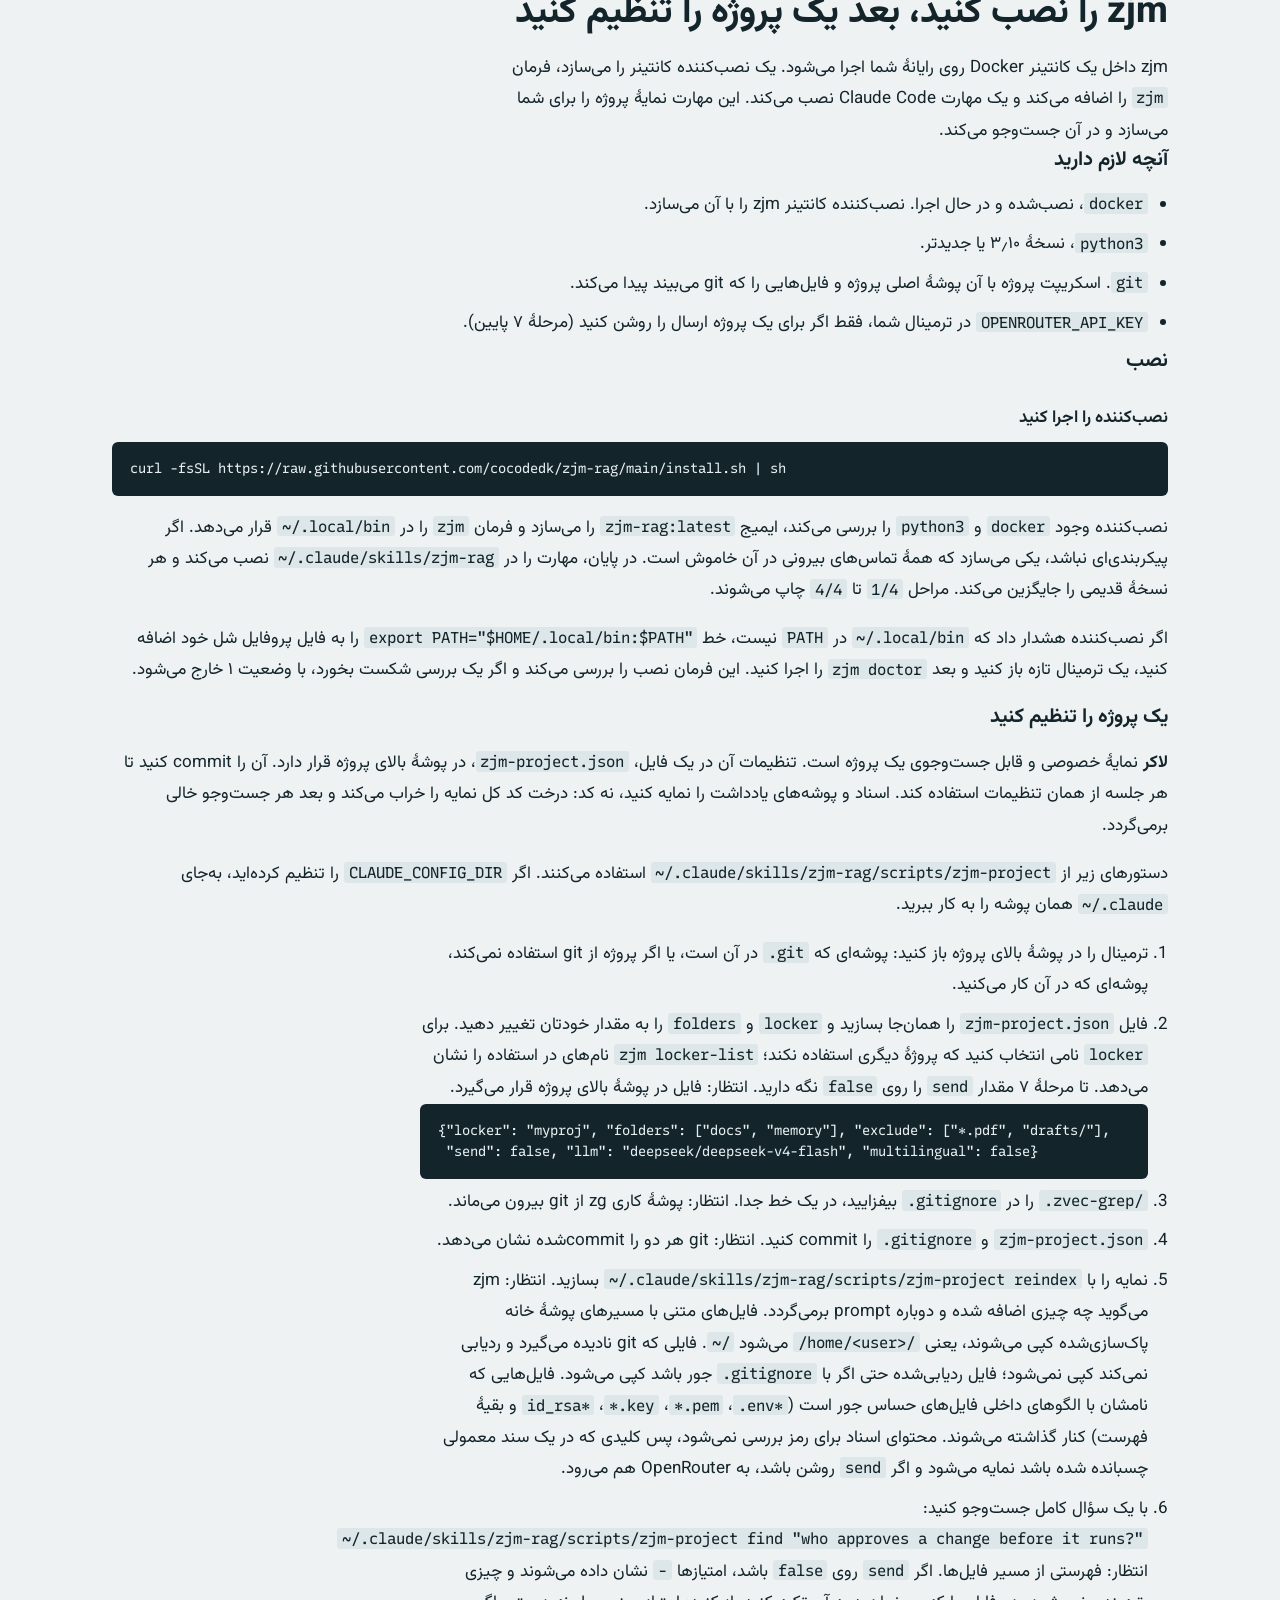
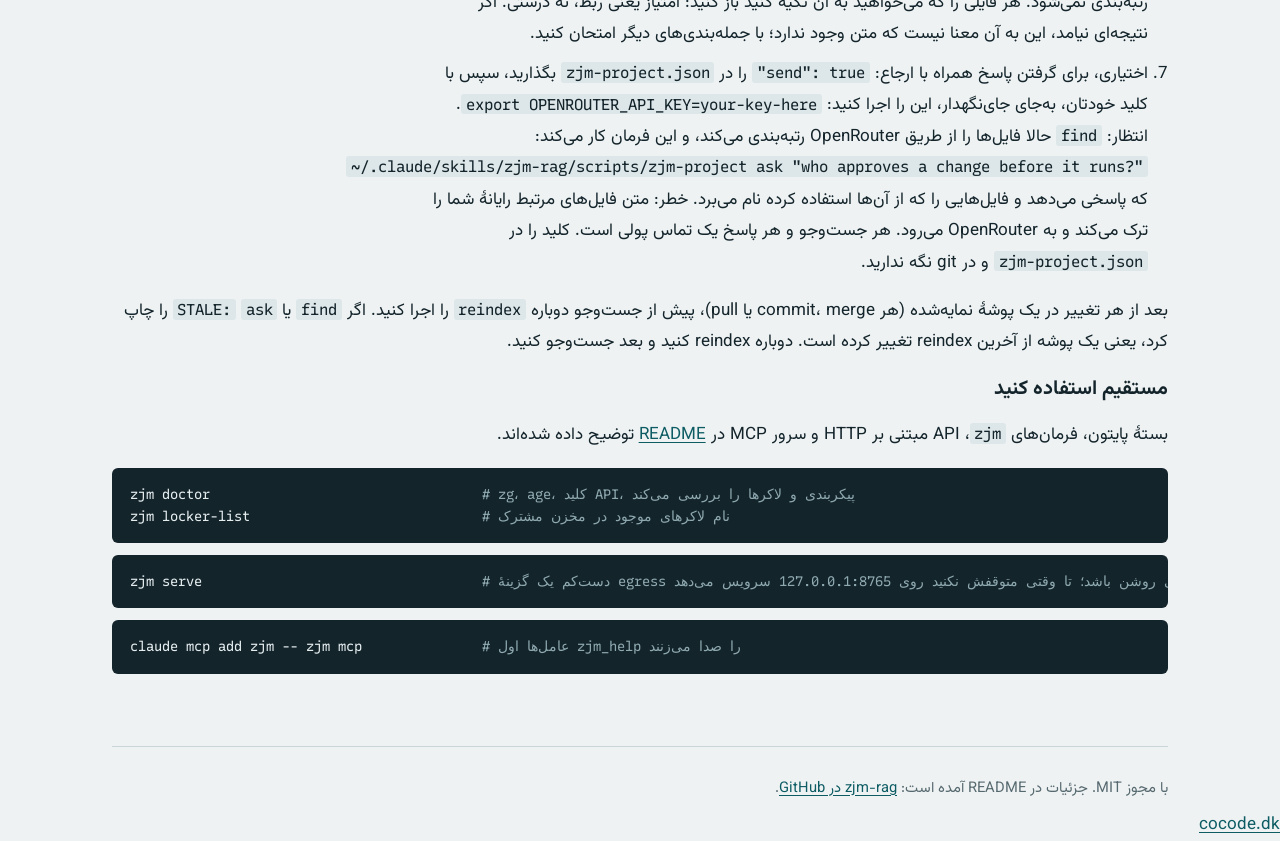
==== commit 934f010d: "docs: tracked files stay eligible even if ignored, and translation can double the candidate files (r" ====
--- a/website/fa/index.html
+++ b/website/fa/index.html
@@ -110,13 +110,13 @@
   <div class="steps">
     <div>
       <div class="ticks" style="--n:40"></div>
-      <p class="count">حداکثر ۴۰ نتیجه، در حداکثر ۸ فایل</p>
+      <p class="count">حداکثر ۴۰ نتیجه، در حداکثر ۸ فایل (۱۶ فایل وقتی ترجمه می‌شود)</p>
       <h3>zg پیدا می‌کند</h3>
-      <p>یک جست‌وجوی ترکیبی، هم کلیدواژه‌ای و هم معنایی، روی نمایهٔ <a href="https://www.npmjs.com/package/@zvec/zvec-grep">zg</a> از پوشه‌هایتان. <code>find</code> تا ۴۰ نتیجه برمی‌دارد و ۸ فایل متفاوت اول را به ترتیب zg نگه می‌دارد. از هر فایل همهٔ بخش‌های مرتبط را نگه می‌دارد، با خط‌هایی که به هم می‌چسبند ادغام شده‌اند، نه یک پیش‌نمایش کوتاه. <code>--limit</code> عدد ۸ را عوض می‌کند.</p>
+      <p>یک جست‌وجوی ترکیبی، هم کلیدواژه‌ای و هم معنایی، روی نمایهٔ <a href="https://www.npmjs.com/package/@zvec/zvec-grep">zg</a> از پوشه‌هایتان. <code>find</code> تا ۴۰ نتیجه برمی‌دارد و ۸ فایل متفاوت اول را به ترتیب zg نگه می‌دارد. اگر سؤال ترجمه هم بشود (در استفادهٔ مستقیم، با <code>egress.translate</code> روشن و <code>languages</code> تنظیم‌شده)، ترجمه‌ها تا ۸ فایل دیگر اضافه می‌کنند. از هر فایل همهٔ بخش‌های مرتبط را نگه می‌دارد، با خط‌هایی که به هم می‌چسبند ادغام شده‌اند، نه یک پیش‌نمایش کوتاه. <code>--limit</code> هر دو عدد را عوض می‌کند.</p>
     </div>
     <div>
       <div class="ticks" style="--n:8;--c:var(--ink)"></div>
-      <p class="count">حداکثر ۸ فایل، هر کدام با یک احتمال</p>
+      <p class="count">حداکثر ۸ فایل، یا ۱۶ وقتی ترجمه می‌شود، هر کدام با یک احتمال</p>
       <h3>Jev داوری می‌کند</h3>
       <p>فقط وقتی ارسال روشن است اجرا می‌شود: <code>send</code> در یک پروژه، <code>egress.rank</code> در استفادهٔ مستقیم. یک درخواست به Jev، یعنی OpenRouter Decisions API، از همهٔ فایل‌ها یک سؤال می‌پرسد: آیا این فایل چیزی را که پاسخ لازم دارد در خود دارد؟ Jev هر فایل را از روی مسیرش و حداکثر ۱۲٬۰۰۰ نویسه از بخش‌های مرتبطش می‌سنجد و یک احتمال برمی‌گرداند. فایل‌هایی با ۰٫۵ یا بیشتر پذیرفته می‌شوند. بقیه به‌عنوان ردشده فهرست می‌شوند، پس هیچ فایلی بی‌سروصدا گم نمی‌شود.</p>
     </div>
@@ -190,7 +190,7 @@
  "send": false, "llm": "deepseek/deepseek-v4-flash", "multilingual": false}</pre></li>
     <li><code>.zvec-grep/</code> را در <code>.gitignore</code> بیفزایید، در یک خط جدا. انتظار: پوشهٔ کاری zg از git بیرون می‌ماند.</li>
     <li><code>zjm-project.json</code> و <code>.gitignore</code> را commit کنید. انتظار: git هر دو را commit‌شده نشان می‌دهد.</li>
-    <li>نمایه را با <code>~/.claude/skills/zjm-rag/scripts/zjm-project reindex</code> بسازید. انتظار: zjm می‌گوید چه چیزی اضافه شده و دوباره prompt برمی‌گردد. فایل‌های متنی با مسیرهای پوشهٔ خانه پاک‌سازی‌شده کپی می‌شوند، یعنی <code>/home/&lt;user&gt;/</code> می‌شود <code>~/</code>. فایل‌های نادیده‌گرفته‌شده در git کپی نمی‌شوند. فایل‌هایی که نامشان با الگوهای داخلی فایل‌های حساس جور است (<code>.env*</code>، <code>*.pem</code>، <code>*.key</code>، <code>id_rsa*</code> و بقیهٔ فهرست) کنار گذاشته می‌شوند. محتوای اسناد برای رمز بررسی نمی‌شود، پس کلیدی که در یک سند معمولی چسبانده شده باشد نمایه می‌شود و اگر <code>send</code> روشن باشد، به OpenRouter هم می‌رود.</li>
+    <li>نمایه را با <code>~/.claude/skills/zjm-rag/scripts/zjm-project reindex</code> بسازید. انتظار: zjm می‌گوید چه چیزی اضافه شده و دوباره prompt برمی‌گردد. فایل‌های متنی با مسیرهای پوشهٔ خانه پاک‌سازی‌شده کپی می‌شوند، یعنی <code>/home/&lt;user&gt;/</code> می‌شود <code>~/</code>. فایلی که git نادیده می‌گیرد و ردیابی نمی‌کند کپی نمی‌شود؛ فایل ردیابی‌شده حتی اگر با <code>.gitignore</code> جور باشد کپی می‌شود. فایل‌هایی که نامشان با الگوهای داخلی فایل‌های حساس جور است (<code>.env*</code>، <code>*.pem</code>، <code>*.key</code>، <code>id_rsa*</code> و بقیهٔ فهرست) کنار گذاشته می‌شوند. محتوای اسناد برای رمز بررسی نمی‌شود، پس کلیدی که در یک سند معمولی چسبانده شده باشد نمایه می‌شود و اگر <code>send</code> روشن باشد، به OpenRouter هم می‌رود.</li>
     <li>با یک سؤال کامل جست‌وجو کنید: <code>~/.claude/skills/zjm-rag/scripts/zjm-project find "who approves a change before it runs?"</code> انتظار: فهرستی از مسیر فایل‌ها. اگر <code>send</code> روی <code>false</code> باشد، امتیازها <code>-</code> نشان داده می‌شوند و چیزی رتبه‌بندی نمی‌شود. هر فایلی را که می‌خواهید به آن تکیه کنید باز کنید: امتیاز یعنی ربط، نه درستی. اگر نتیجه‌ای نیامد، این به آن معنا نیست که متن وجود ندارد؛ با جمله‌بندی‌های دیگر امتحان کنید.</li>
     <li>اختیاری، برای گرفتن پاسخ همراه با ارجاع: <code>"send": true</code> را در <code>zjm-project.json</code> بگذارید، سپس با کلید خودتان، به‌جای جای‌نگهدار، این را اجرا کنید: <code>export OPENROUTER_API_KEY=your-key-here</code>. انتظار: <code>find</code> حالا فایل‌ها را از طریق OpenRouter رتبه‌بندی می‌کند، و این فرمان کار می‌کند: <code>~/.claude/skills/zjm-rag/scripts/zjm-project ask "who approves a change before it runs?"</code> که پاسخی می‌دهد و فایل‌هایی را که از آن‌ها استفاده کرده نام می‌برد. خطر: متن فایل‌های مرتبط رایانهٔ شما را ترک می‌کند و به OpenRouter می‌رود. هر جست‌وجو و هر پاسخ یک تماس پولی است. کلید را در <code>zjm-project.json</code> و در git نگه ندارید.</li>
   </ol>
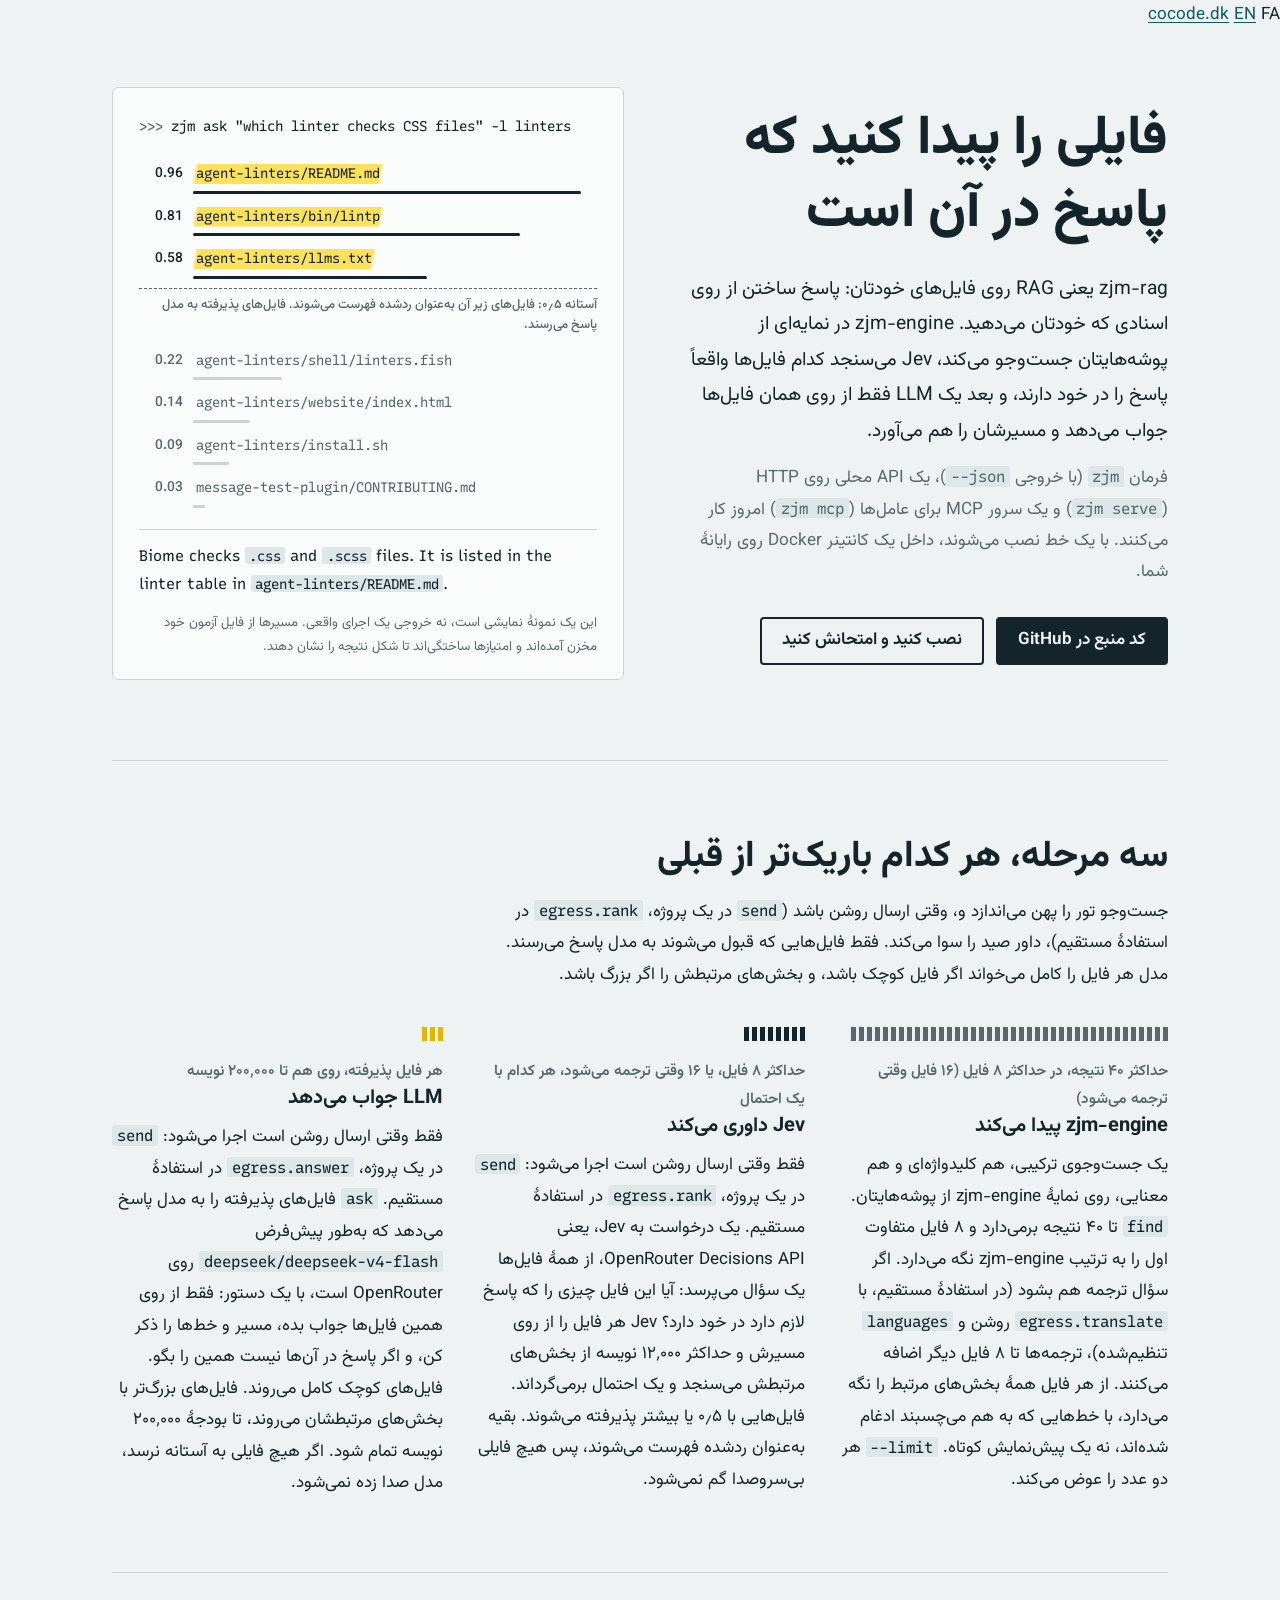
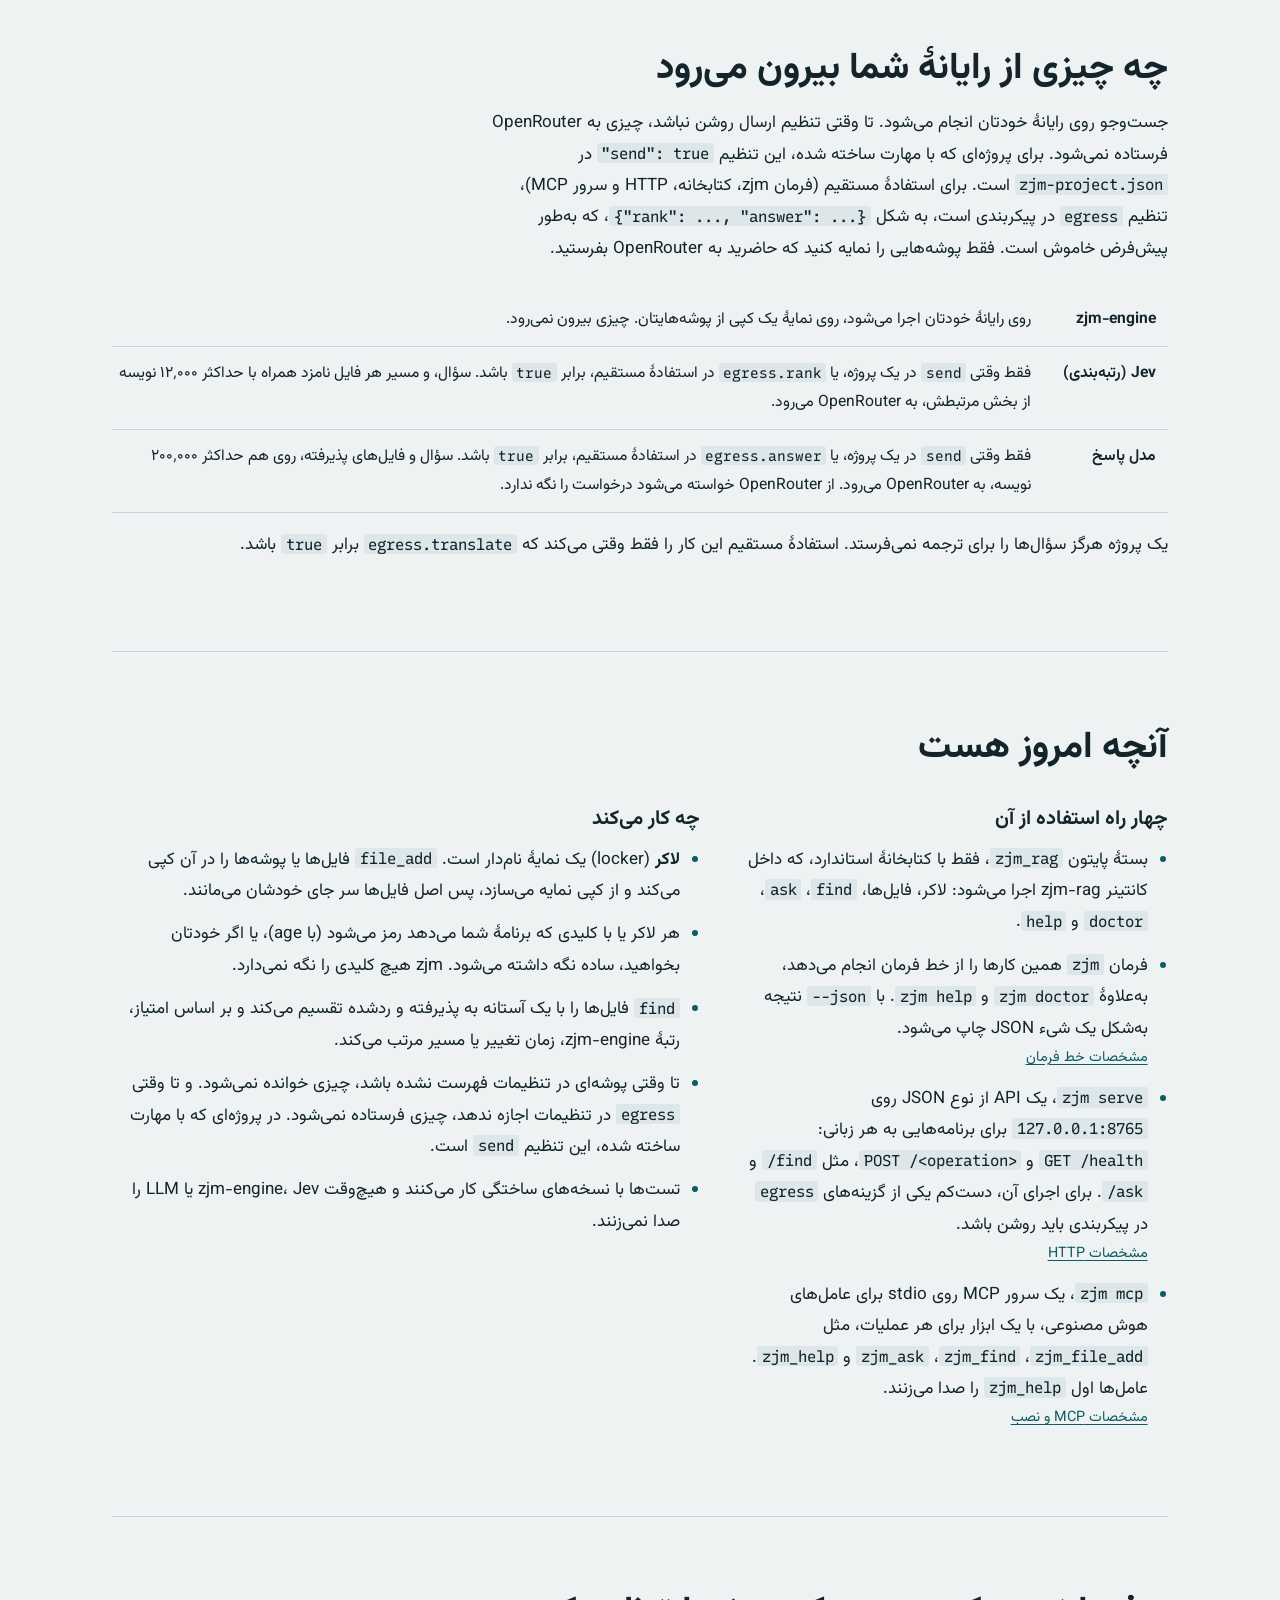
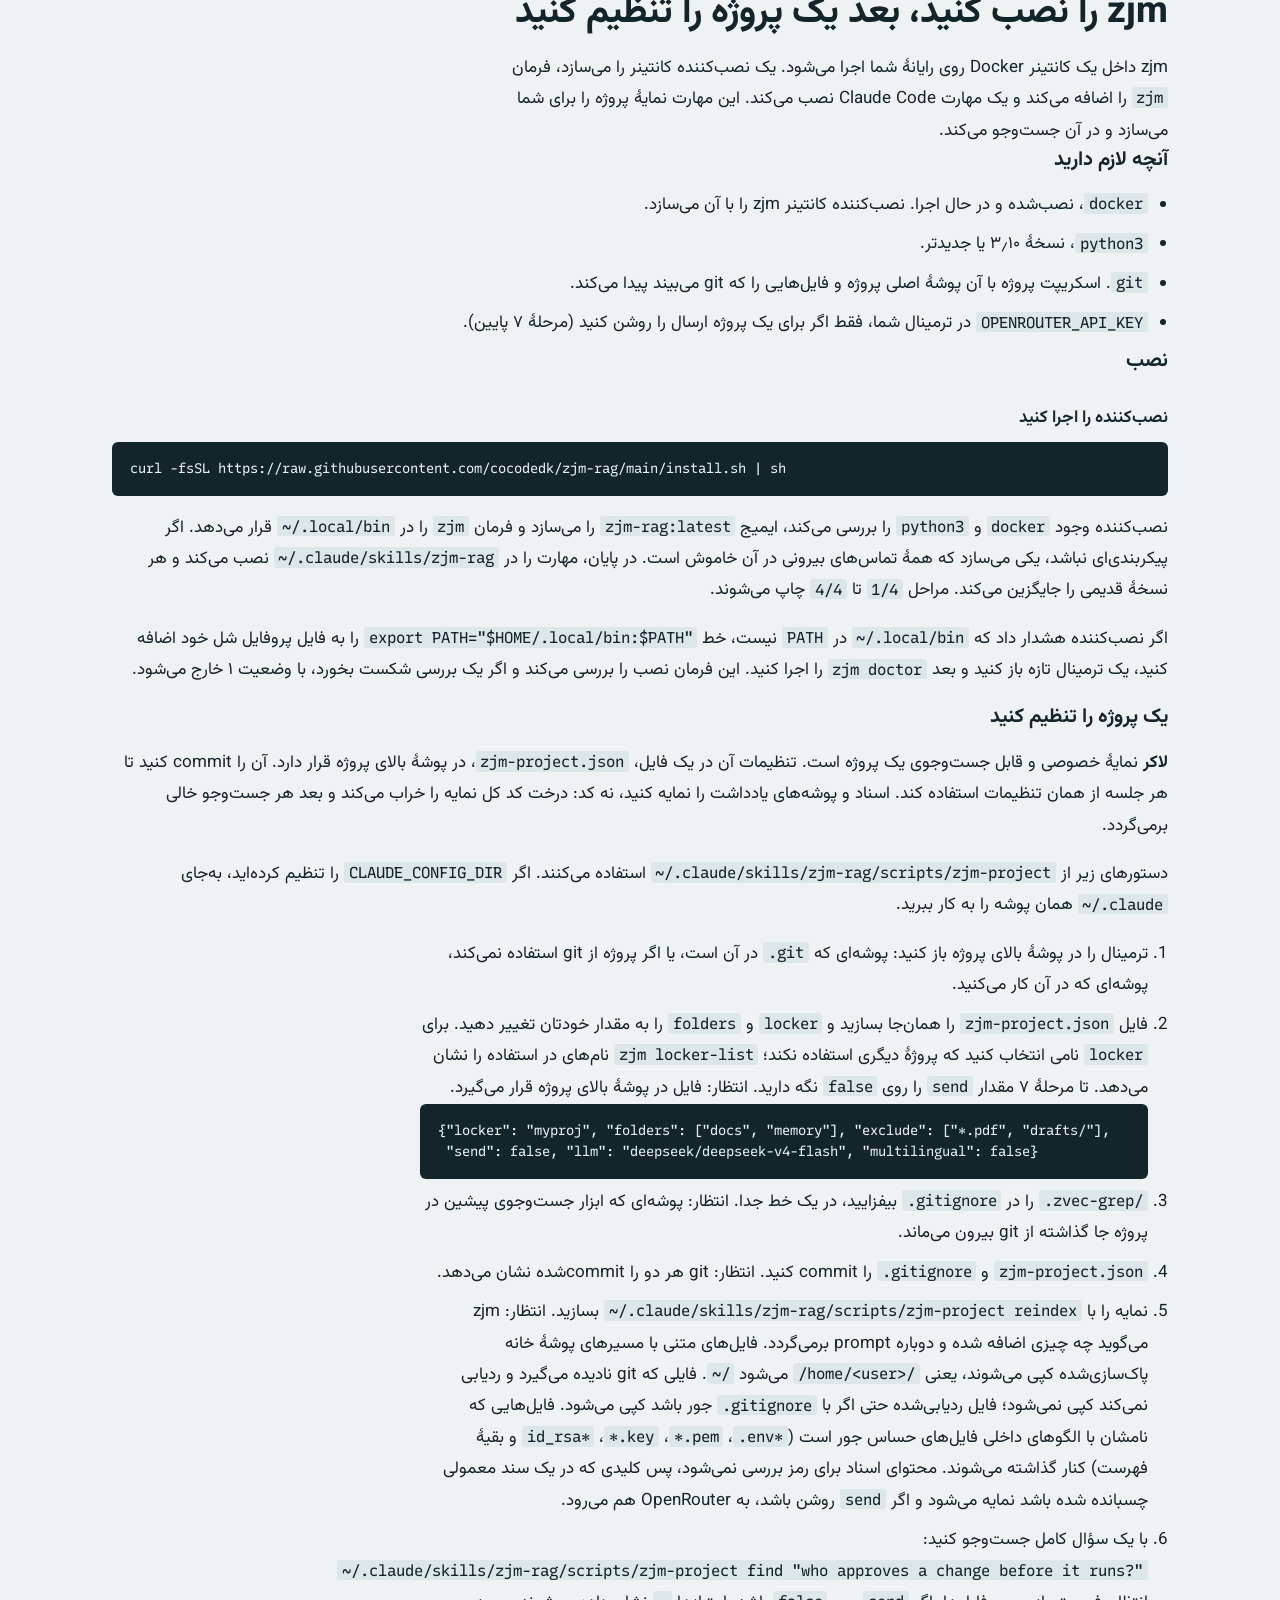
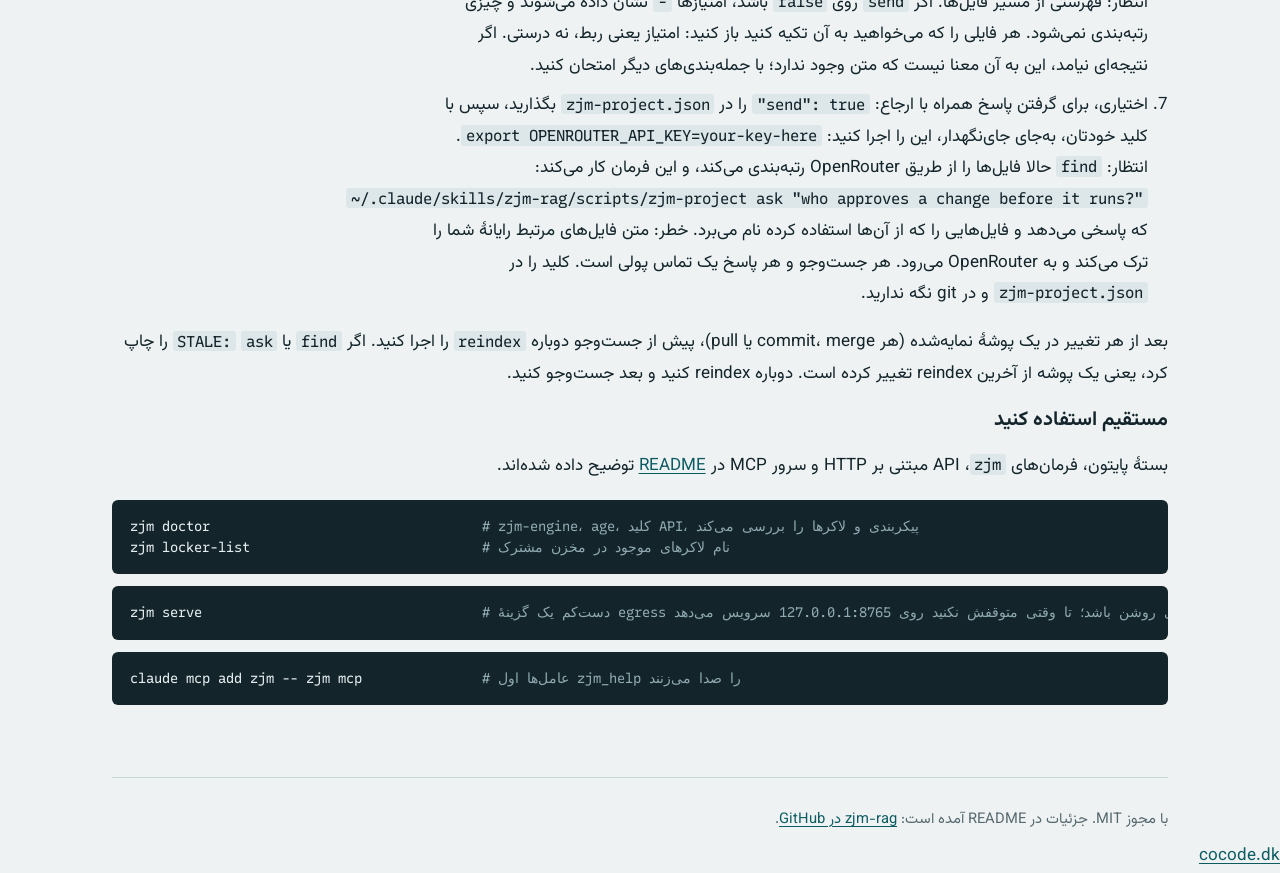
==== commit 0f83c1b7: "feat(engine): zjm-rag searches with zjm-engine in place of zg (spec 14, slice 2) The Python package " ====
--- a/website/fa/index.html
+++ b/website/fa/index.html
@@ -5,11 +5,11 @@
 <meta name="viewport" content="width=device-width, initial-scale=1">
 <!-- SEO keywords:
      primary:   RAG روی فایل‌های محلی
-     secondary: پیدا کردن فایلی که پاسخ در آن است، پاسخ LLM با ذکر مسیر فایل، zvec-grep
+     secondary: پیدا کردن فایلی که پاسخ در آن است، پاسخ LLM با ذکر مسیر فایل، جست‌وجوی محلی RAG
      intent:    informational (what it is, how it works), navigational (the repo)
 -->
 <title>zjm-rag: ابزار RAG روی فایل‌های محلی، با ذکر مسیر منبع</title>
-<meta name="description" content="zjm-rag ابزاری متن‌باز برای RAG روی فایل‌های محلی است: zg فایل‌ها را پیدا می‌کند، Jev می‌سنجد کدام پاسخ را دارند و LLM فقط از همان‌ها با ذکر مسیر جواب می‌دهد.">
+<meta name="description" content="zjm-rag ابزاری متن‌باز برای RAG روی فایل‌های محلی است: zjm-engine فایل‌ها را پیدا می‌کند، Jev می‌سنجد کدام پاسخ را دارند و LLM فقط از همان‌ها با ذکر مسیر جواب می‌دهد.">
 <meta name="robots" content="index, follow">
 <link rel="canonical" href="https://rag.cocode.dk/fa/">
 <link rel="alternate" hreflang="en" href="https://rag.cocode.dk/">
@@ -19,7 +19,7 @@
 <meta property="og:type" content="website">
 <meta property="og:site_name" content="zjm-rag">
 <meta property="og:title" content="zjm-rag: فایلی را پیدا کنید که پاسخ در آن است">
-<meta property="og:description" content="zg پوشه‌هایتان را می‌گردد، Jev می‌سنجد کدام فایل‌ها واقعاً پاسخ را دارند و یک LLM فقط از روی همان فایل‌ها با ذکر مسیرشان جواب می‌دهد. متن‌باز، در مرحلهٔ اولیه.">
+<meta property="og:description" content="zjm-engine پوشه‌هایتان را می‌گردد، Jev می‌سنجد کدام فایل‌ها واقعاً پاسخ را دارند و یک LLM فقط از روی همان فایل‌ها با ذکر مسیرشان جواب می‌دهد. متن‌باز، در مرحلهٔ اولیه.">
 <meta property="og:url" content="https://rag.cocode.dk/fa/">
 <meta property="og:image" content="https://rag.cocode.dk/og.png">
 <meta property="og:image:width" content="1200">
@@ -29,7 +29,7 @@
 <meta property="og:locale:alternate" content="en_US">
 <meta name="twitter:card" content="summary_large_image">
 <meta name="twitter:title" content="zjm-rag: فایلی را پیدا کنید که پاسخ در آن است">
-<meta name="twitter:description" content="zg پوشه‌هایتان را می‌گردد، Jev می‌سنجد کدام فایل‌ها پاسخ را دارند و یک LLM فقط از روی همان فایل‌ها با ذکر مسیرشان جواب می‌دهد.">
+<meta name="twitter:description" content="zjm-engine پوشه‌هایتان را می‌گردد، Jev می‌سنجد کدام فایل‌ها پاسخ را دارند و یک LLM فقط از روی همان فایل‌ها با ذکر مسیرشان جواب می‌دهد.">
 <meta name="twitter:image" content="https://rag.cocode.dk/og.png">
 <meta name="twitter:image:alt" content="هشت مسیر فایل با امتیازشان؛ سه فایل بالا با ماژیک زرد علامت خورده‌اند.">
 
@@ -46,7 +46,7 @@
   "@context": "https://schema.org",
   "@type": "SoftwareApplication",
   "name": "zjm-rag",
-  "description": "ابزاری کوچک و متن‌باز برای RAG روی پوشه‌های محلی. zg (zvec-grep) فایل‌های نامزد را پیدا می‌کند، Jev می‌سنجد کدام‌یک پاسخ را در خود دارند و یک LLM فقط از روی همان فایل‌ها با ذکر مسیرشان جواب می‌دهد. zjm-rag کتابخانهٔ پایتون، فرمان zjm، یک API محلی از نوع JSON روی HTTP و یک سرور MCP دارد و با یک خط نصب می‌شود.",
+  "description": "ابزاری کوچک و متن‌باز برای RAG روی پوشه‌های محلی. zjm-engine فایل‌های نامزد را پیدا می‌کند، Jev می‌سنجد کدام‌یک پاسخ را در خود دارند و یک LLM فقط از روی همان فایل‌ها با ذکر مسیرشان جواب می‌دهد. zjm-rag کتابخانهٔ پایتون، فرمان zjm، یک API محلی از نوع JSON روی HTTP و یک سرور MCP دارد و با یک خط نصب می‌شود.",
   "url": "https://rag.cocode.dk/fa/",
   "downloadUrl": "https://github.com/cocodedk/zjm-rag",
   "applicationCategory": "DeveloperApplication",
@@ -79,7 +79,7 @@
 <div class="hero">
   <header>
     <h1>فایلی را پیدا کنید که پاسخ در آن است</h1>
-    <p class="lede">zjm-rag یعنی RAG روی فایل‌های خودتان: پاسخ ساختن از روی اسنادی که خودتان می‌دهید. zg در نمایه‌ای از پوشه‌هایتان جست‌وجو می‌کند، Jev می‌سنجد کدام فایل‌ها واقعاً پاسخ را در خود دارند، و بعد یک LLM فقط از روی همان فایل‌ها جواب می‌دهد و مسیرشان را هم می‌آورد.</p>
+    <p class="lede">zjm-rag یعنی RAG روی فایل‌های خودتان: پاسخ ساختن از روی اسنادی که خودتان می‌دهید. zjm-engine در نمایه‌ای از پوشه‌هایتان جست‌وجو می‌کند، Jev می‌سنجد کدام فایل‌ها واقعاً پاسخ را در خود دارند، و بعد یک LLM فقط از روی همان فایل‌ها جواب می‌دهد و مسیرشان را هم می‌آورد.</p>
     <p class="hero-note">فرمان <code>zjm</code> (با خروجی <code>--json</code>)، یک API محلی روی HTTP (<code>zjm serve</code>) و یک سرور MCP برای عامل‌ها (<code>zjm mcp</code>) امروز کار می‌کنند. با یک خط نصب می‌شوند، داخل یک کانتینر Docker روی رایانهٔ شما.</p>
     <div class="actions">
       <a class="btn btn-primary" href="https://github.com/cocodedk/zjm-rag">کد منبع در GitHub</a>
@@ -111,8 +111,8 @@
     <div>
       <div class="ticks" style="--n:40"></div>
       <p class="count">حداکثر ۴۰ نتیجه، در حداکثر ۸ فایل (۱۶ فایل وقتی ترجمه می‌شود)</p>
-      <h3>zg پیدا می‌کند</h3>
-      <p>یک جست‌وجوی ترکیبی، هم کلیدواژه‌ای و هم معنایی، روی نمایهٔ <a href="https://www.npmjs.com/package/@zvec/zvec-grep">zg</a> از پوشه‌هایتان. <code>find</code> تا ۴۰ نتیجه برمی‌دارد و ۸ فایل متفاوت اول را به ترتیب zg نگه می‌دارد. اگر سؤال ترجمه هم بشود (در استفادهٔ مستقیم، با <code>egress.translate</code> روشن و <code>languages</code> تنظیم‌شده)، ترجمه‌ها تا ۸ فایل دیگر اضافه می‌کنند. از هر فایل همهٔ بخش‌های مرتبط را نگه می‌دارد، با خط‌هایی که به هم می‌چسبند ادغام شده‌اند، نه یک پیش‌نمایش کوتاه. <code>--limit</code> هر دو عدد را عوض می‌کند.</p>
+      <h3>zjm-engine پیدا می‌کند</h3>
+      <p>یک جست‌وجوی ترکیبی، هم کلیدواژه‌ای و هم معنایی، روی نمایهٔ zjm-engine از پوشه‌هایتان. <code>find</code> تا ۴۰ نتیجه برمی‌دارد و ۸ فایل متفاوت اول را به ترتیب zjm-engine نگه می‌دارد. اگر سؤال ترجمه هم بشود (در استفادهٔ مستقیم، با <code>egress.translate</code> روشن و <code>languages</code> تنظیم‌شده)، ترجمه‌ها تا ۸ فایل دیگر اضافه می‌کنند. از هر فایل همهٔ بخش‌های مرتبط را نگه می‌دارد، با خط‌هایی که به هم می‌چسبند ادغام شده‌اند، نه یک پیش‌نمایش کوتاه. <code>--limit</code> هر دو عدد را عوض می‌کند.</p>
     </div>
     <div>
       <div class="ticks" style="--n:8;--c:var(--ink)"></div>
@@ -133,7 +133,7 @@
   <h2 id="leaves">چه چیزی از رایانهٔ شما بیرون می‌رود</h2>
   <p class="intro">جست‌وجو روی رایانهٔ خودتان انجام می‌شود. تا وقتی تنظیم ارسال روشن نباشد، چیزی به OpenRouter فرستاده نمی‌شود. برای پروژه‌ای که با مهارت ساخته شده، این تنظیم <code>"send": true</code> در <code>zjm-project.json</code> است. برای استفادهٔ مستقیم (فرمان zjm، کتابخانه، HTTP و سرور MCP)، تنظیم <code>egress</code> در پیکربندی است، به شکل <code>{"rank": ..., "answer": ...}</code>، که به‌طور پیش‌فرض خاموش است. فقط پوشه‌هایی را نمایه کنید که حاضرید به OpenRouter بفرستید.</p>
   <table class="flow">
-    <tr><th scope="row">zg</th><td>روی رایانهٔ خودتان اجرا می‌شود، روی نمایهٔ یک کپی از پوشه‌هایتان. چیزی بیرون نمی‌رود.</td></tr>
+    <tr><th scope="row">zjm-engine</th><td>روی رایانهٔ خودتان اجرا می‌شود، روی نمایهٔ یک کپی از پوشه‌هایتان. چیزی بیرون نمی‌رود.</td></tr>
     <tr><th scope="row">Jev (رتبه‌بندی)</th><td>فقط وقتی <code>send</code> در یک پروژه، یا <code>egress.rank</code> در استفادهٔ مستقیم، برابر <code>true</code> باشد. سؤال، و مسیر هر فایل نامزد همراه با حداکثر ۱۲٬۰۰۰ نویسه از بخش مرتبطش، به OpenRouter می‌رود.</td></tr>
     <tr><th scope="row">مدل پاسخ</th><td>فقط وقتی <code>send</code> در یک پروژه، یا <code>egress.answer</code> در استفادهٔ مستقیم، برابر <code>true</code> باشد. سؤال و فایل‌های پذیرفته، روی هم حداکثر ۲۰۰٬۰۰۰ نویسه، به OpenRouter می‌رود. از OpenRouter خواسته می‌شود درخواست را نگه ندارد.</td></tr>
   </table>
@@ -157,9 +157,9 @@
       <ul data-state="available">
         <li><strong>لاکر</strong> (locker) یک نمایهٔ نام‌دار است. <code>file_add</code> فایل‌ها یا پوشه‌ها را در آن کپی می‌کند و از کپی نمایه می‌سازد، پس اصل فایل‌ها سر جای خودشان می‌مانند.</li>
         <li>هر لاکر یا با کلیدی که برنامهٔ شما می‌دهد رمز می‌شود (با age)، یا اگر خودتان بخواهید، ساده نگه داشته می‌شود. zjm هیچ کلیدی را نگه نمی‌دارد.</li>
-        <li><code>find</code> فایل‌ها را با یک آستانه به پذیرفته و ردشده تقسیم می‌کند و بر اساس امتیاز، رتبهٔ zg، زمان تغییر یا مسیر مرتب می‌کند.</li>
+        <li><code>find</code> فایل‌ها را با یک آستانه به پذیرفته و ردشده تقسیم می‌کند و بر اساس امتیاز، رتبهٔ zjm-engine، زمان تغییر یا مسیر مرتب می‌کند.</li>
         <li>تا وقتی پوشه‌ای در تنظیمات فهرست نشده باشد، چیزی خوانده نمی‌شود. و تا وقتی <code>egress</code> در تنظیمات اجازه ندهد، چیزی فرستاده نمی‌شود. در پروژه‌ای که با مهارت ساخته شده، این تنظیم <code>send</code> است.</li>
-        <li>تست‌ها با نسخه‌های ساختگی کار می‌کنند و هیچ‌وقت zg، Jev یا LLM را صدا نمی‌زنند.</li>
+        <li>تست‌ها با نسخه‌های ساختگی کار می‌کنند و هیچ‌وقت zjm-engine، Jev یا LLM را صدا نمی‌زنند.</li>
       </ul>
     </div>
   </div>
@@ -188,7 +188,7 @@
     <li>فایل <code>zjm-project.json</code> را همان‌جا بسازید و <code>locker</code> و <code>folders</code> را به مقدار خودتان تغییر دهید. برای <code>locker</code> نامی انتخاب کنید که پروژهٔ دیگری استفاده نکند؛ <code>zjm locker-list</code> نام‌های در استفاده را نشان می‌دهد. تا مرحلهٔ ۷ مقدار <code>send</code> را روی <code>false</code> نگه دارید. انتظار: فایل در پوشهٔ بالای پروژه قرار می‌گیرد.
 <pre class="cmd">{"locker": "myproj", "folders": ["docs", "memory"], "exclude": ["*.pdf", "drafts/"],
  "send": false, "llm": "deepseek/deepseek-v4-flash", "multilingual": false}</pre></li>
-    <li><code>.zvec-grep/</code> را در <code>.gitignore</code> بیفزایید، در یک خط جدا. انتظار: پوشهٔ کاری zg از git بیرون می‌ماند.</li>
+    <li><code>.zvec-grep/</code> را در <code>.gitignore</code> بیفزایید، در یک خط جدا. انتظار: پوشه‌ای که ابزار جست‌وجوی پیشین در پروژه جا گذاشته از git بیرون می‌ماند.</li>
     <li><code>zjm-project.json</code> و <code>.gitignore</code> را commit کنید. انتظار: git هر دو را commit‌شده نشان می‌دهد.</li>
     <li>نمایه را با <code>~/.claude/skills/zjm-rag/scripts/zjm-project reindex</code> بسازید. انتظار: zjm می‌گوید چه چیزی اضافه شده و دوباره prompt برمی‌گردد. فایل‌های متنی با مسیرهای پوشهٔ خانه پاک‌سازی‌شده کپی می‌شوند، یعنی <code>/home/&lt;user&gt;/</code> می‌شود <code>~/</code>. فایلی که git نادیده می‌گیرد و ردیابی نمی‌کند کپی نمی‌شود؛ فایل ردیابی‌شده حتی اگر با <code>.gitignore</code> جور باشد کپی می‌شود. فایل‌هایی که نامشان با الگوهای داخلی فایل‌های حساس جور است (<code>.env*</code>، <code>*.pem</code>، <code>*.key</code>، <code>id_rsa*</code> و بقیهٔ فهرست) کنار گذاشته می‌شوند. محتوای اسناد برای رمز بررسی نمی‌شود، پس کلیدی که در یک سند معمولی چسبانده شده باشد نمایه می‌شود و اگر <code>send</code> روشن باشد، به OpenRouter هم می‌رود.</li>
     <li>با یک سؤال کامل جست‌وجو کنید: <code>~/.claude/skills/zjm-rag/scripts/zjm-project find "who approves a change before it runs?"</code> انتظار: فهرستی از مسیر فایل‌ها. اگر <code>send</code> روی <code>false</code> باشد، امتیازها <code>-</code> نشان داده می‌شوند و چیزی رتبه‌بندی نمی‌شود. هر فایلی را که می‌خواهید به آن تکیه کنید باز کنید: امتیاز یعنی ربط، نه درستی. اگر نتیجه‌ای نیامد، این به آن معنا نیست که متن وجود ندارد؛ با جمله‌بندی‌های دیگر امتحان کنید.</li>
@@ -197,7 +197,7 @@
   <p>بعد از هر تغییر در یک پوشهٔ نمایه‌شده (هر commit، merge یا pull)، پیش از جست‌وجو دوباره <code>reindex</code> را اجرا کنید. اگر <code>find</code> یا <code>ask</code> <code>STALE:</code> را چاپ کرد، یعنی یک پوشه از آخرین reindex تغییر کرده است. دوباره reindex کنید و بعد جست‌وجو کنید.</p>
   <h3>مستقیم استفاده کنید</h3>
   <p>بستهٔ پایتون، فرمان‌های <code>zjm</code>، API مبتنی بر HTTP و سرور MCP در <a href="https://github.com/cocodedk/zjm-rag#use">README</a> توضیح داده شده‌اند.</p>
-<pre class="cmd" data-example="cli">zjm doctor                                  <span># zg، age، کلید API، پیکربندی و لاکرها را بررسی می‌کند</span>
+<pre class="cmd" data-example="cli">zjm doctor                                  <span># zjm-engine، age، کلید API، پیکربندی و لاکرها را بررسی می‌کند</span>
 zjm locker-list                             <span># نام لاکرهای موجود در مخزن مشترک</span></pre>
 <pre class="cmd" data-example="http">zjm serve                                   <span># دست‌کم یک گزینهٔ egress باید در پیکربندی روشن باشد؛ تا وقتی متوقفش نکنید روی 127.0.0.1:8765 سرویس می‌دهد</span></pre>
 <pre class="cmd" data-example="mcp">claude mcp add zjm -- zjm mcp               <span># عامل‌ها اول zjm_help را صدا می‌زنند</span></pre>
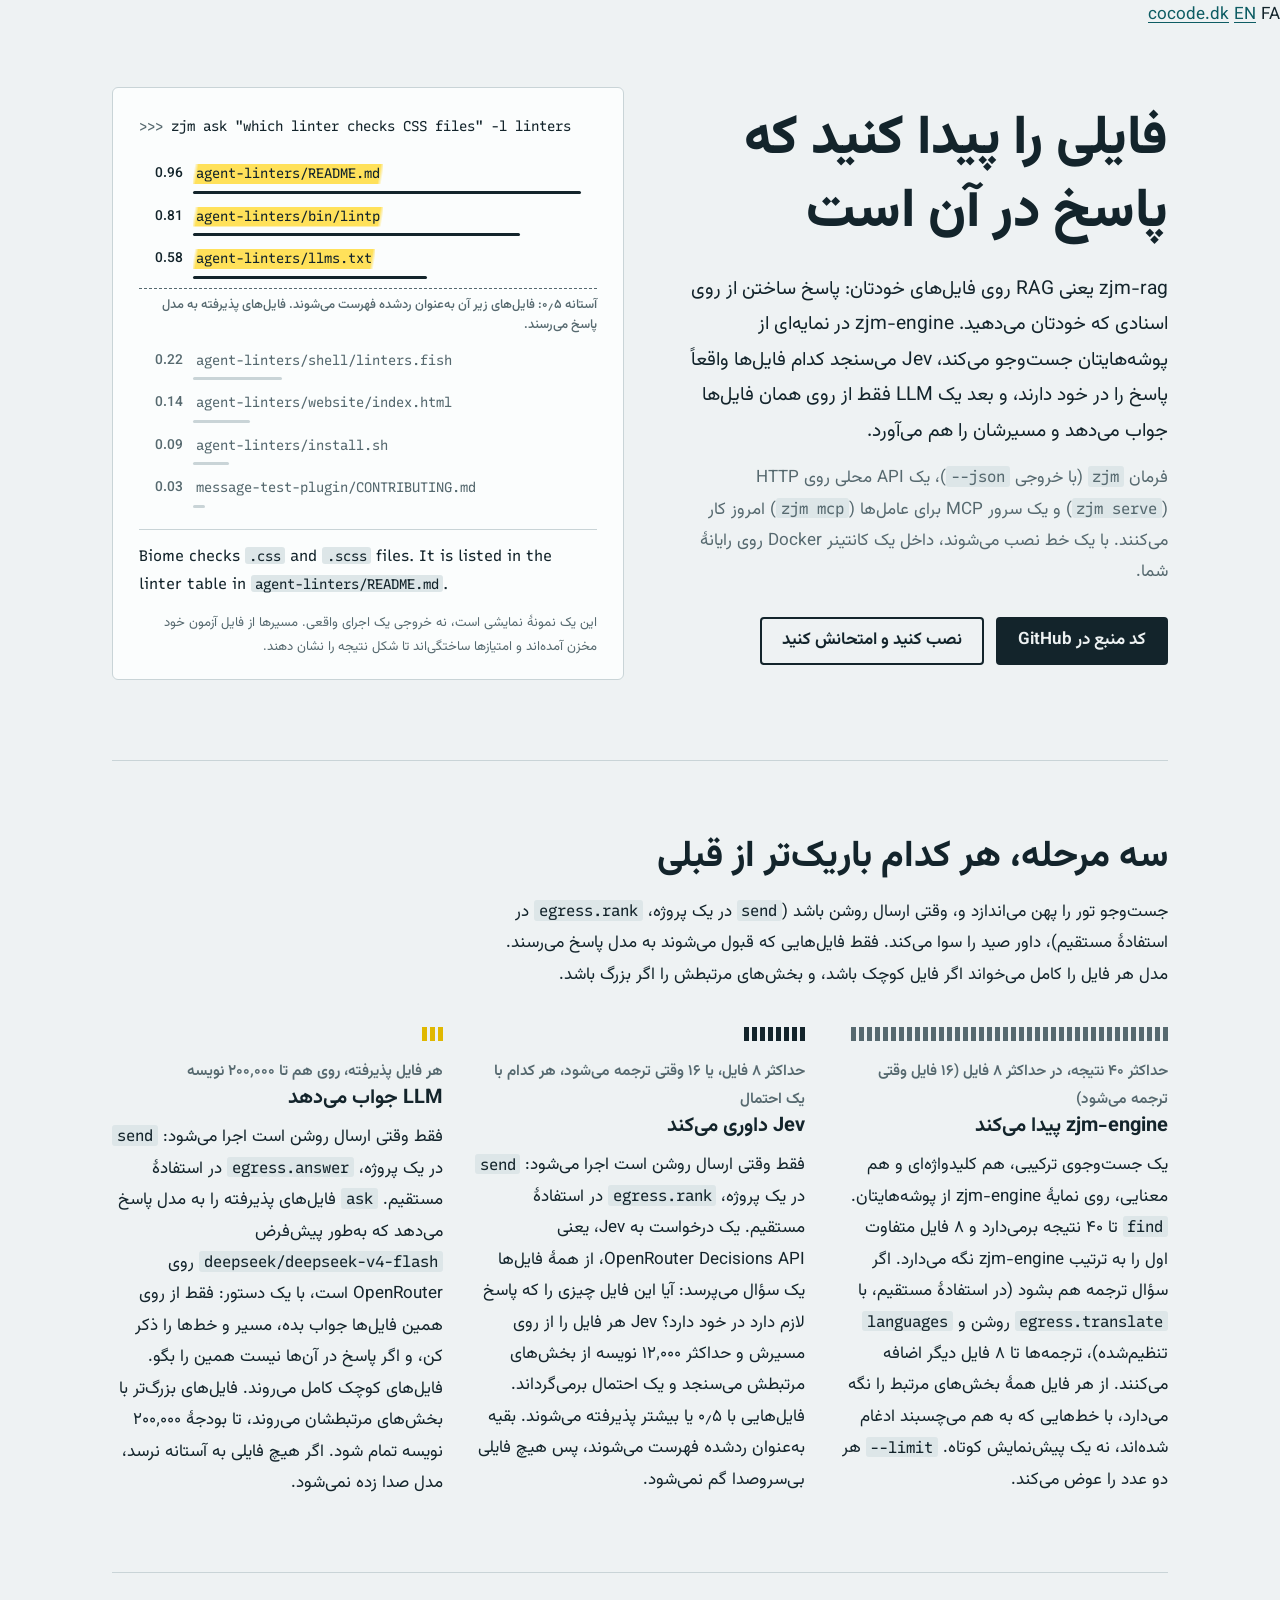
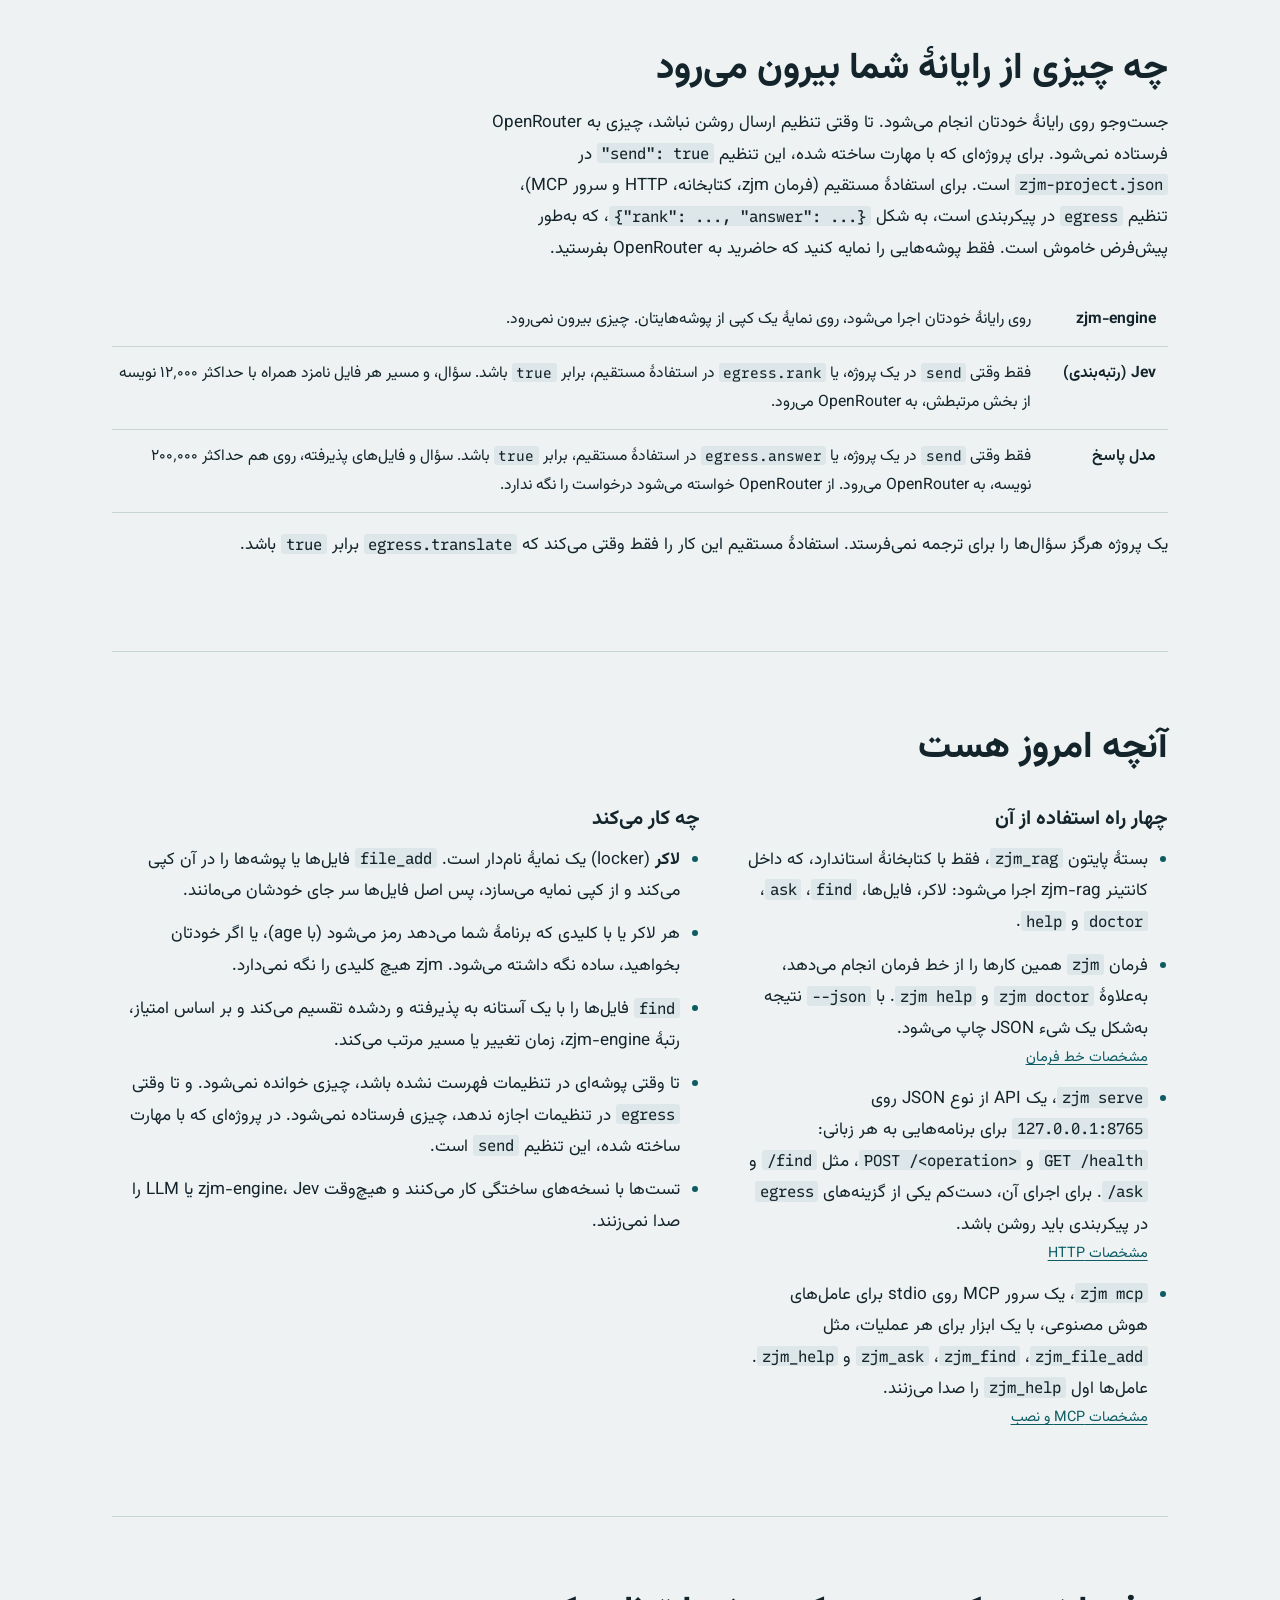
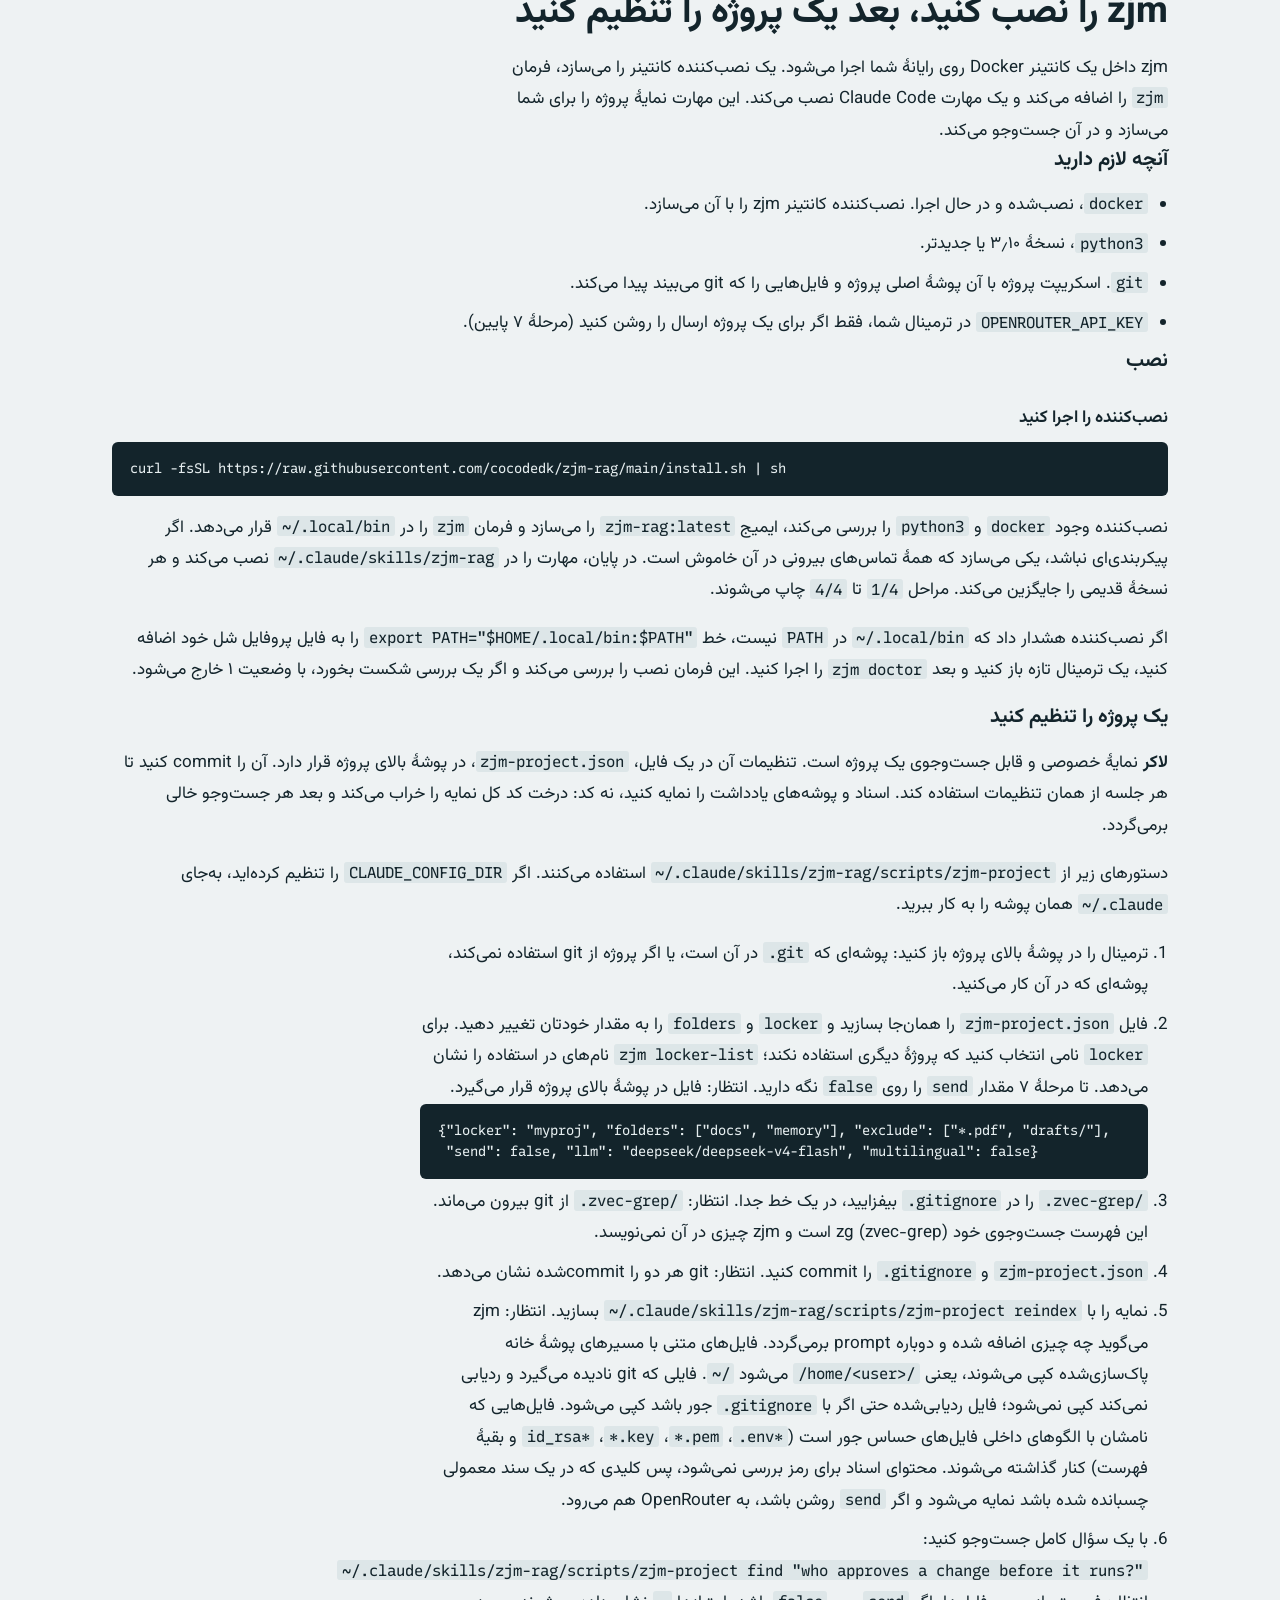
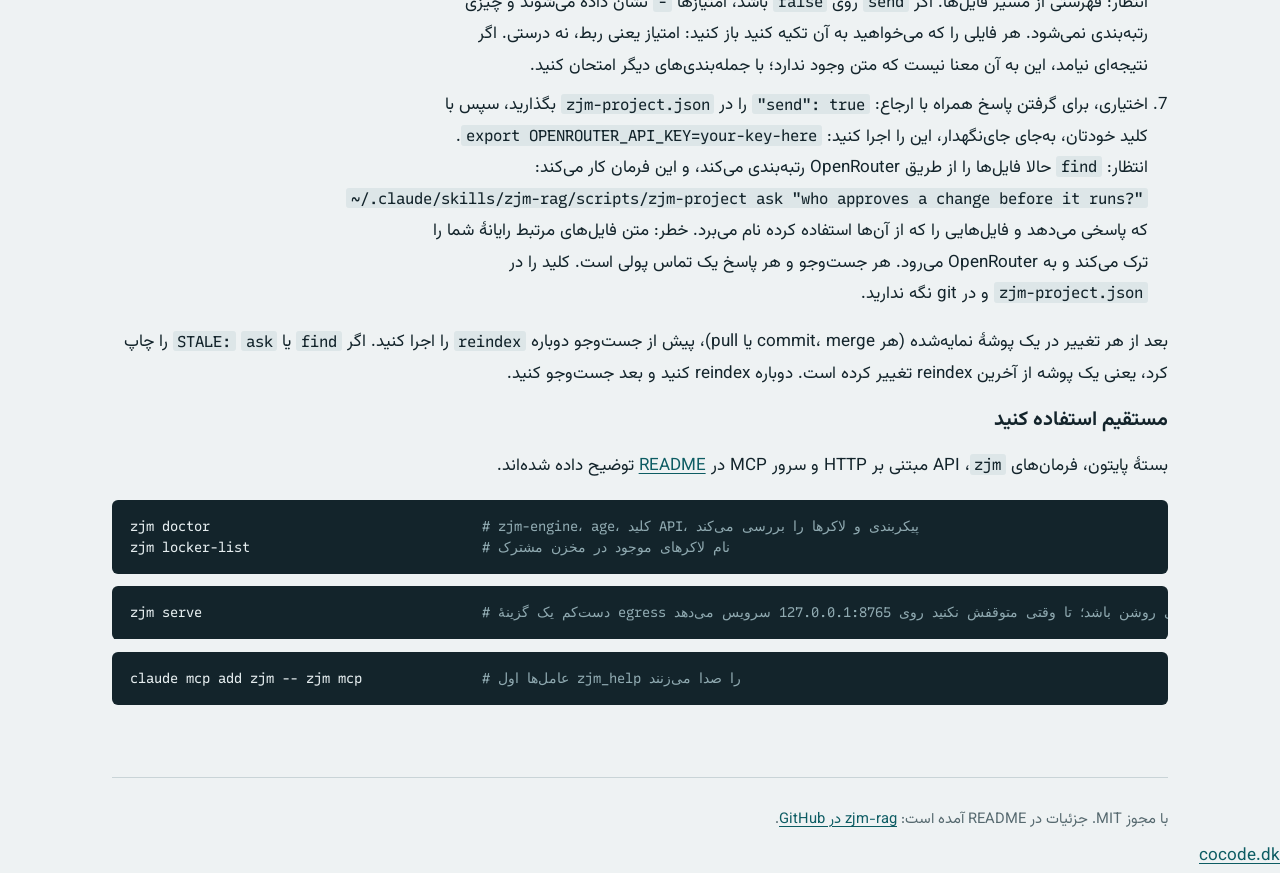
==== commit 9a0a3ca9: "docs: .zvec-grep/ is zg's own index, keep it out of git; point to CLAUDE.md for projects without zjm" ====
--- a/website/fa/index.html
+++ b/website/fa/index.html
@@ -188,7 +188,7 @@
     <li>فایل <code>zjm-project.json</code> را همان‌جا بسازید و <code>locker</code> و <code>folders</code> را به مقدار خودتان تغییر دهید. برای <code>locker</code> نامی انتخاب کنید که پروژهٔ دیگری استفاده نکند؛ <code>zjm locker-list</code> نام‌های در استفاده را نشان می‌دهد. تا مرحلهٔ ۷ مقدار <code>send</code> را روی <code>false</code> نگه دارید. انتظار: فایل در پوشهٔ بالای پروژه قرار می‌گیرد.
 <pre class="cmd">{"locker": "myproj", "folders": ["docs", "memory"], "exclude": ["*.pdf", "drafts/"],
  "send": false, "llm": "deepseek/deepseek-v4-flash", "multilingual": false}</pre></li>
-    <li><code>.zvec-grep/</code> را در <code>.gitignore</code> بیفزایید، در یک خط جدا. انتظار: پوشه‌ای که ابزار جست‌وجوی پیشین در پروژه جا گذاشته از git بیرون می‌ماند.</li>
+    <li><code>.zvec-grep/</code> را در <code>.gitignore</code> بیفزایید، در یک خط جدا. انتظار: <code>.zvec-grep/</code> از git بیرون می‌ماند. این فهرست جست‌وجوی خود zg (zvec-grep) است و zjm چیزی در آن نمی‌نویسد.</li>
     <li><code>zjm-project.json</code> و <code>.gitignore</code> را commit کنید. انتظار: git هر دو را commit‌شده نشان می‌دهد.</li>
     <li>نمایه را با <code>~/.claude/skills/zjm-rag/scripts/zjm-project reindex</code> بسازید. انتظار: zjm می‌گوید چه چیزی اضافه شده و دوباره prompt برمی‌گردد. فایل‌های متنی با مسیرهای پوشهٔ خانه پاک‌سازی‌شده کپی می‌شوند، یعنی <code>/home/&lt;user&gt;/</code> می‌شود <code>~/</code>. فایلی که git نادیده می‌گیرد و ردیابی نمی‌کند کپی نمی‌شود؛ فایل ردیابی‌شده حتی اگر با <code>.gitignore</code> جور باشد کپی می‌شود. فایل‌هایی که نامشان با الگوهای داخلی فایل‌های حساس جور است (<code>.env*</code>، <code>*.pem</code>، <code>*.key</code>، <code>id_rsa*</code> و بقیهٔ فهرست) کنار گذاشته می‌شوند. محتوای اسناد برای رمز بررسی نمی‌شود، پس کلیدی که در یک سند معمولی چسبانده شده باشد نمایه می‌شود و اگر <code>send</code> روشن باشد، به OpenRouter هم می‌رود.</li>
     <li>با یک سؤال کامل جست‌وجو کنید: <code>~/.claude/skills/zjm-rag/scripts/zjm-project find "who approves a change before it runs?"</code> انتظار: فهرستی از مسیر فایل‌ها. اگر <code>send</code> روی <code>false</code> باشد، امتیازها <code>-</code> نشان داده می‌شوند و چیزی رتبه‌بندی نمی‌شود. هر فایلی را که می‌خواهید به آن تکیه کنید باز کنید: امتیاز یعنی ربط، نه درستی. اگر نتیجه‌ای نیامد، این به آن معنا نیست که متن وجود ندارد؛ با جمله‌بندی‌های دیگر امتحان کنید.</li>
